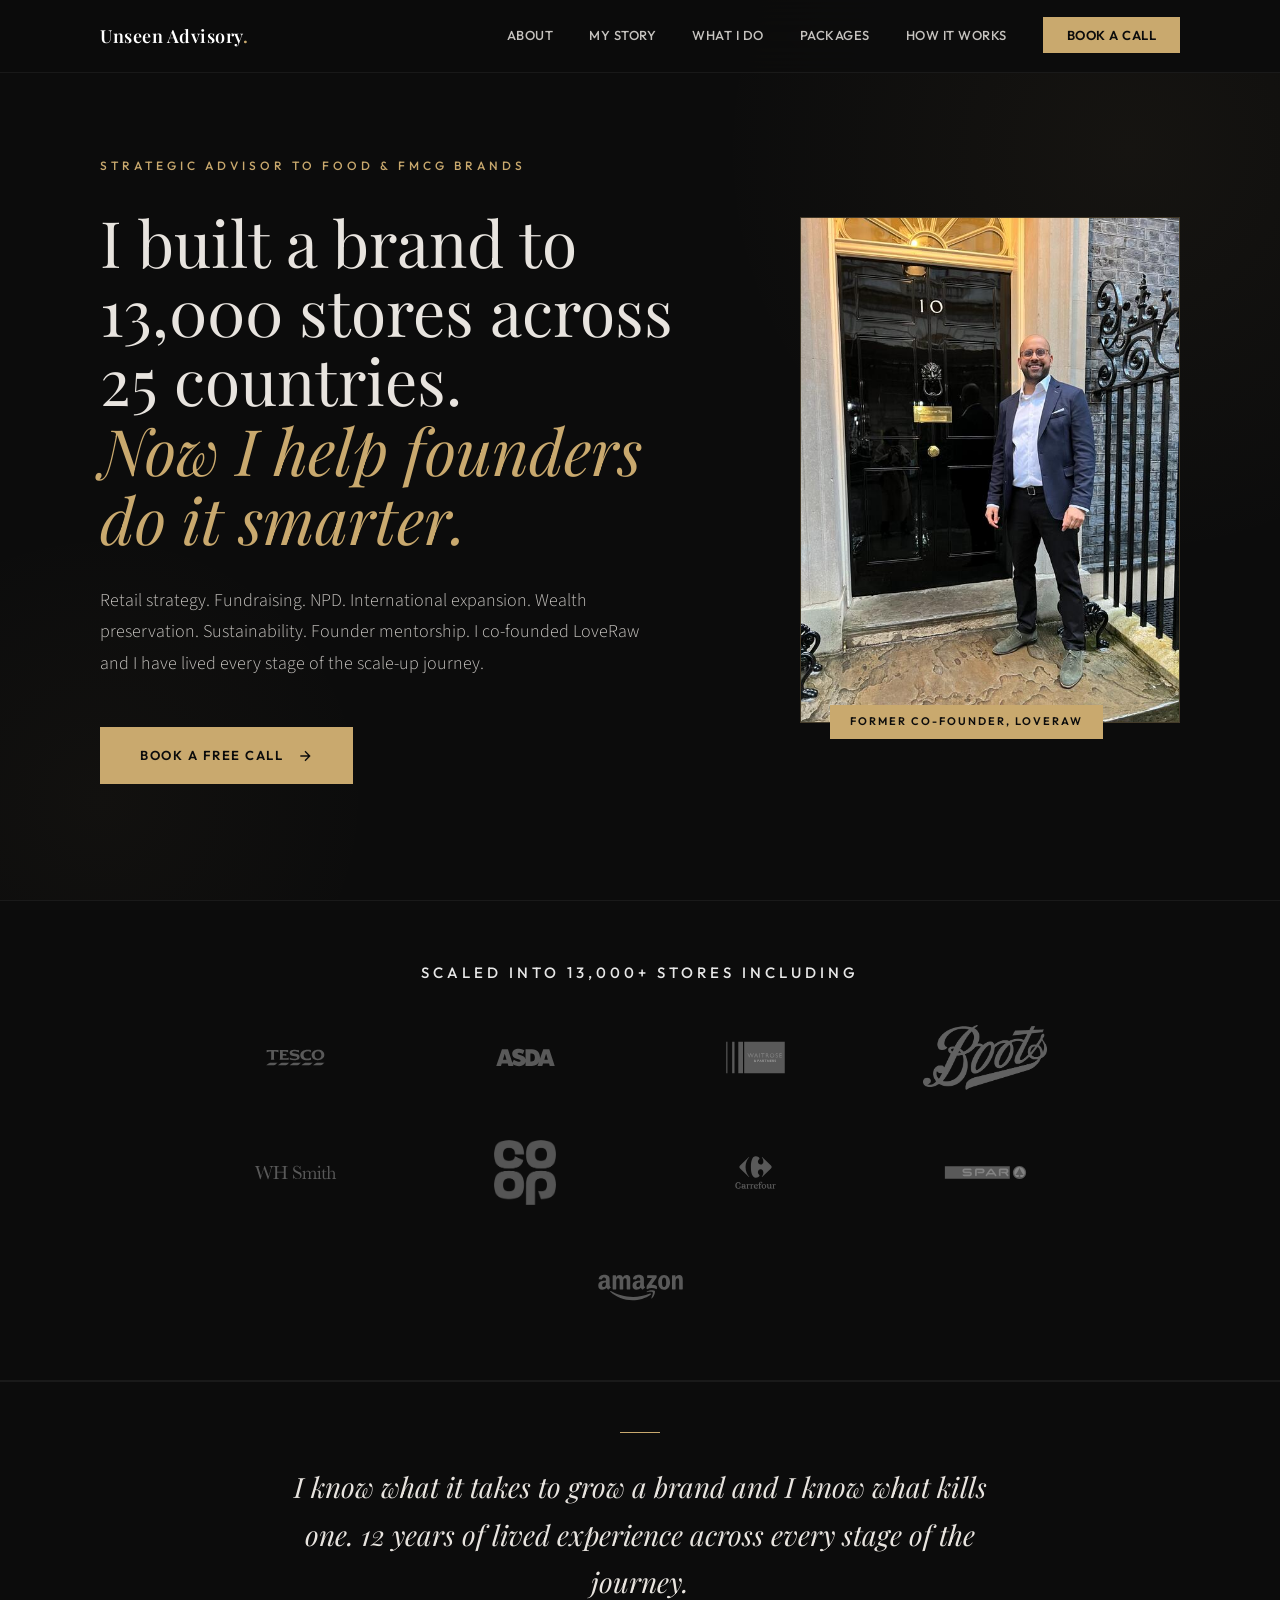
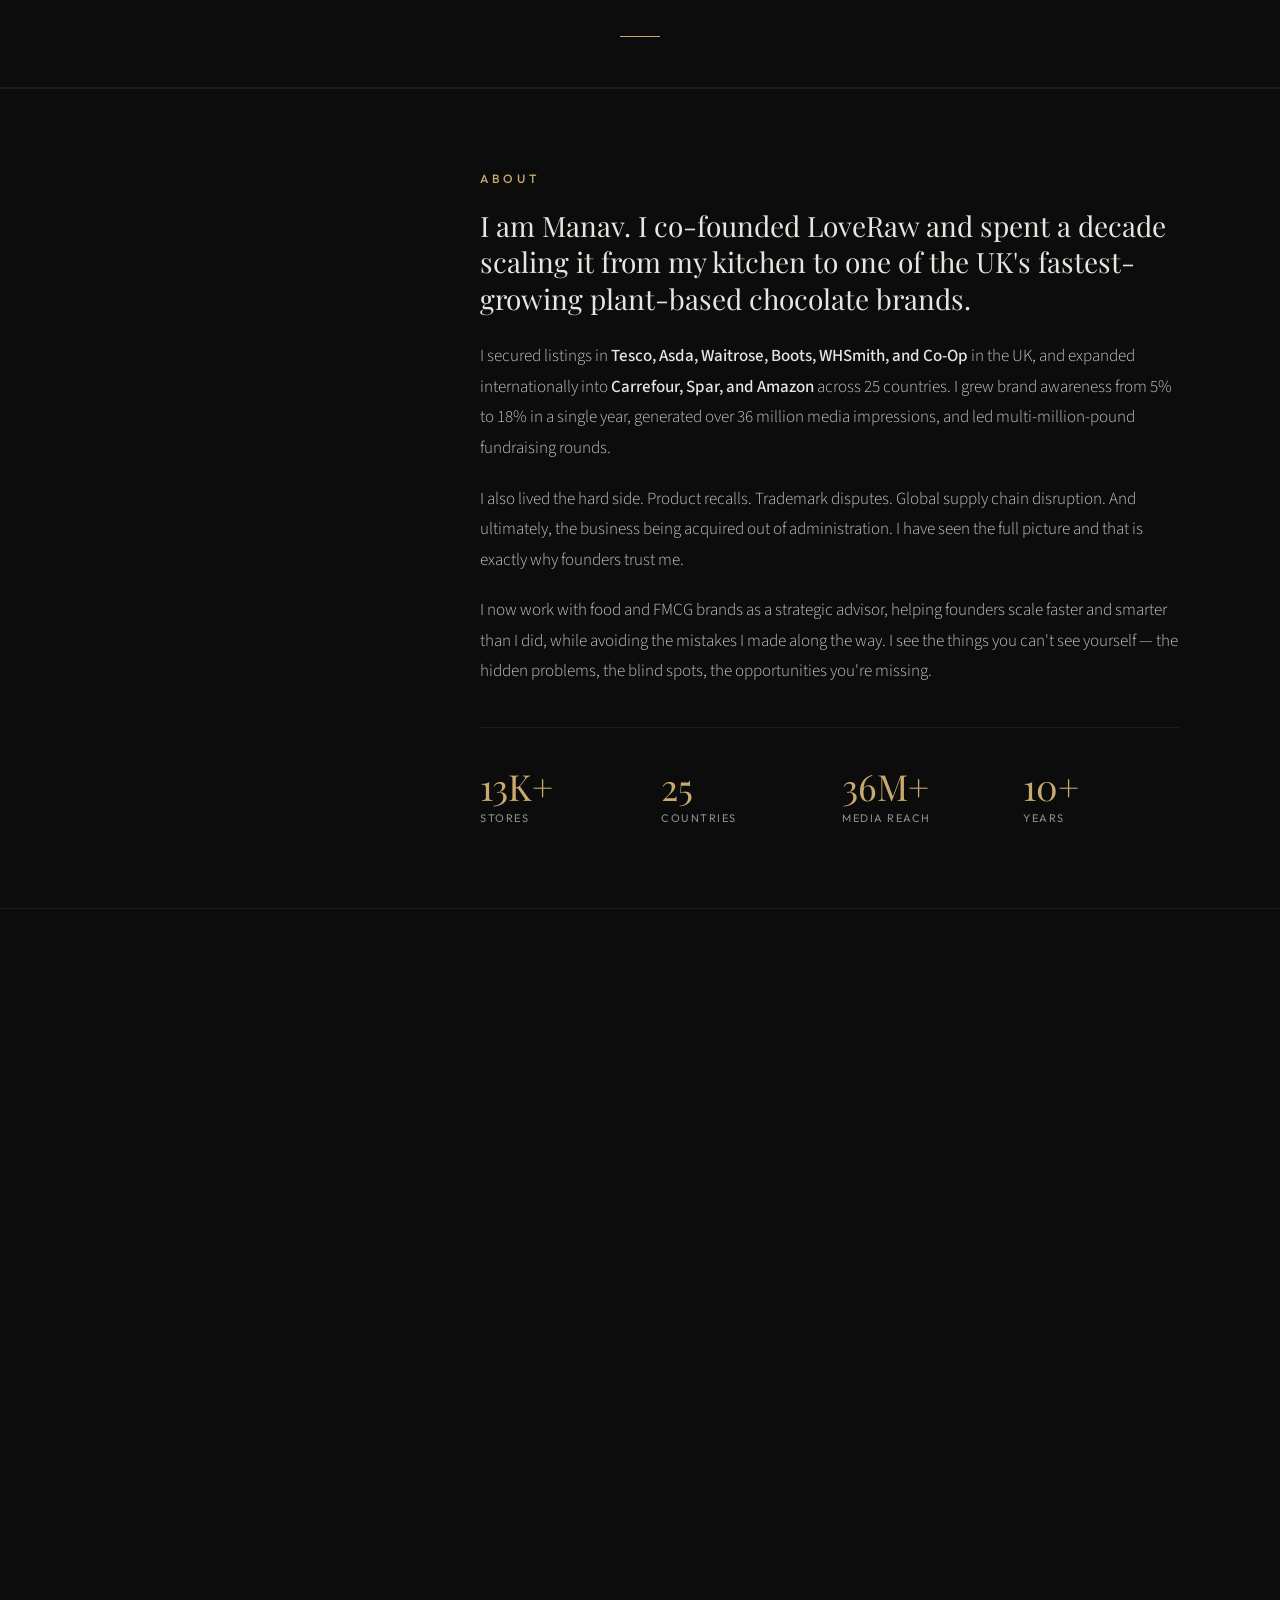
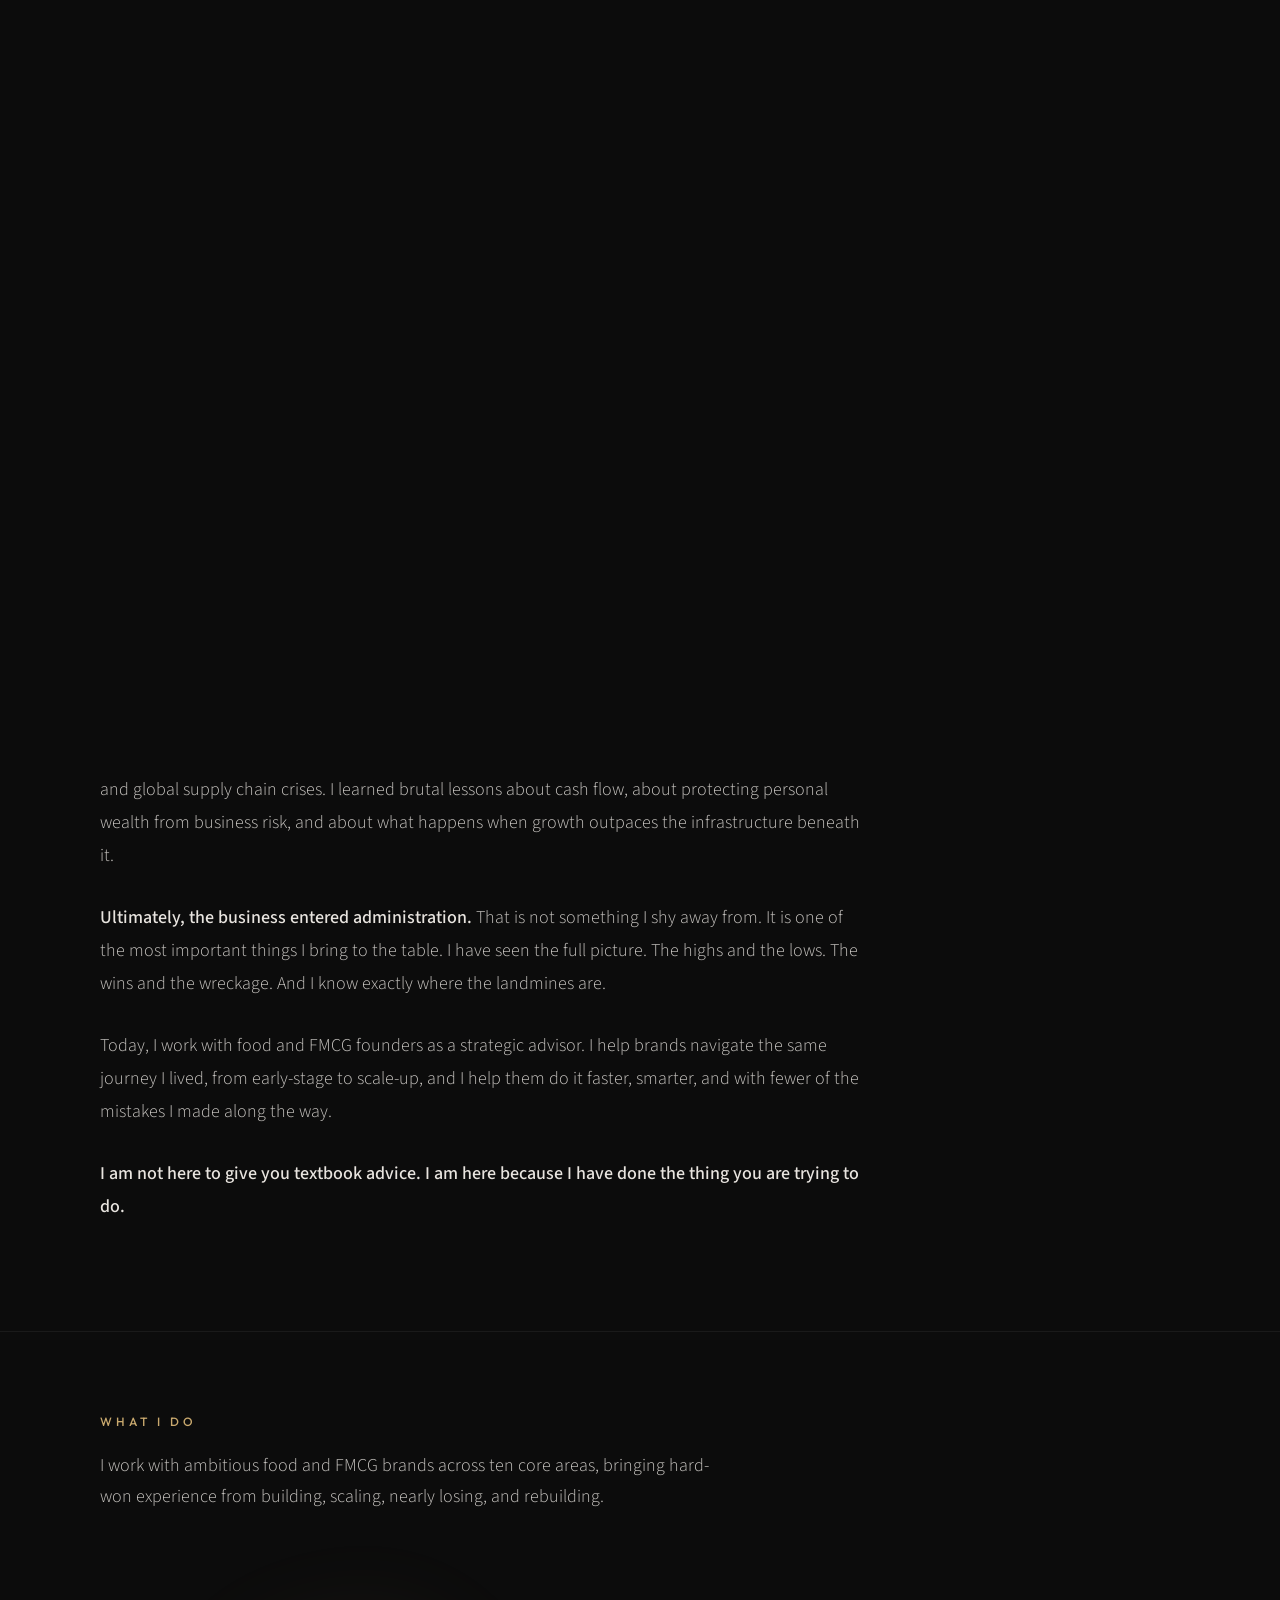
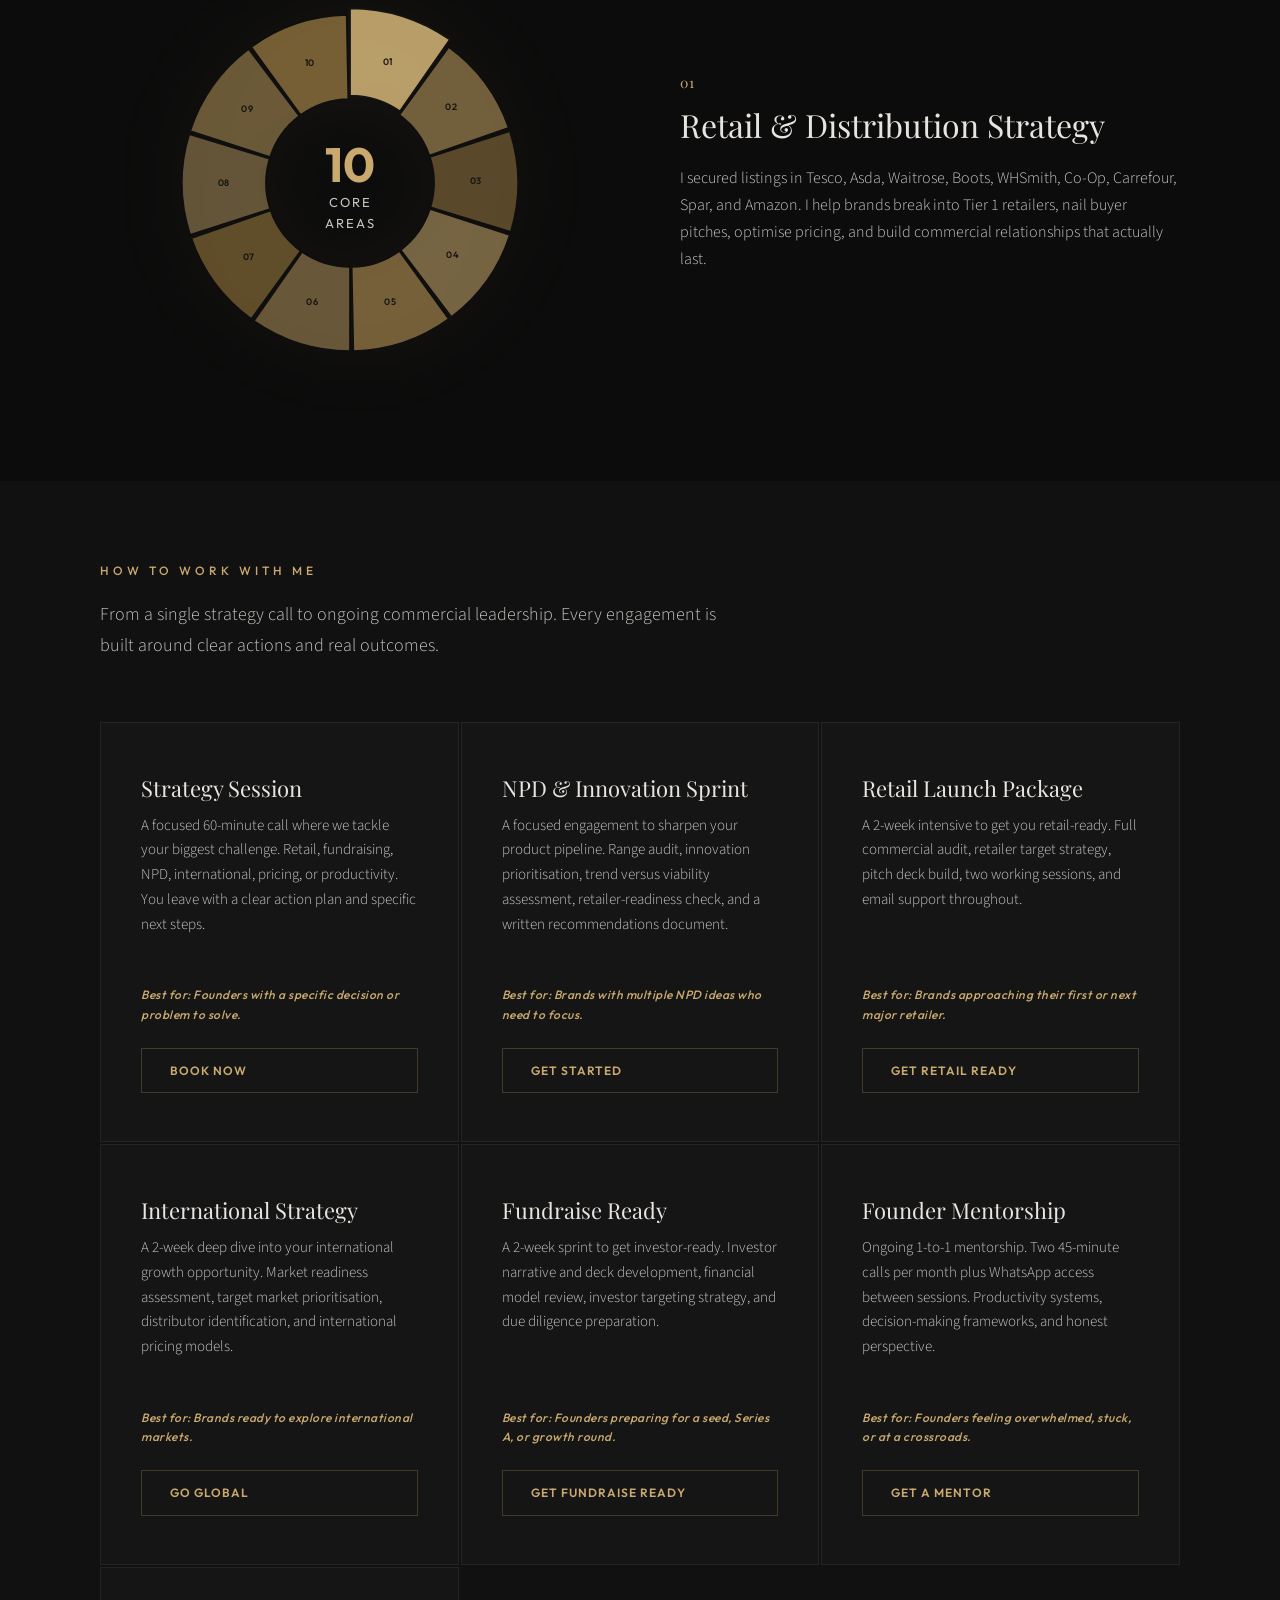
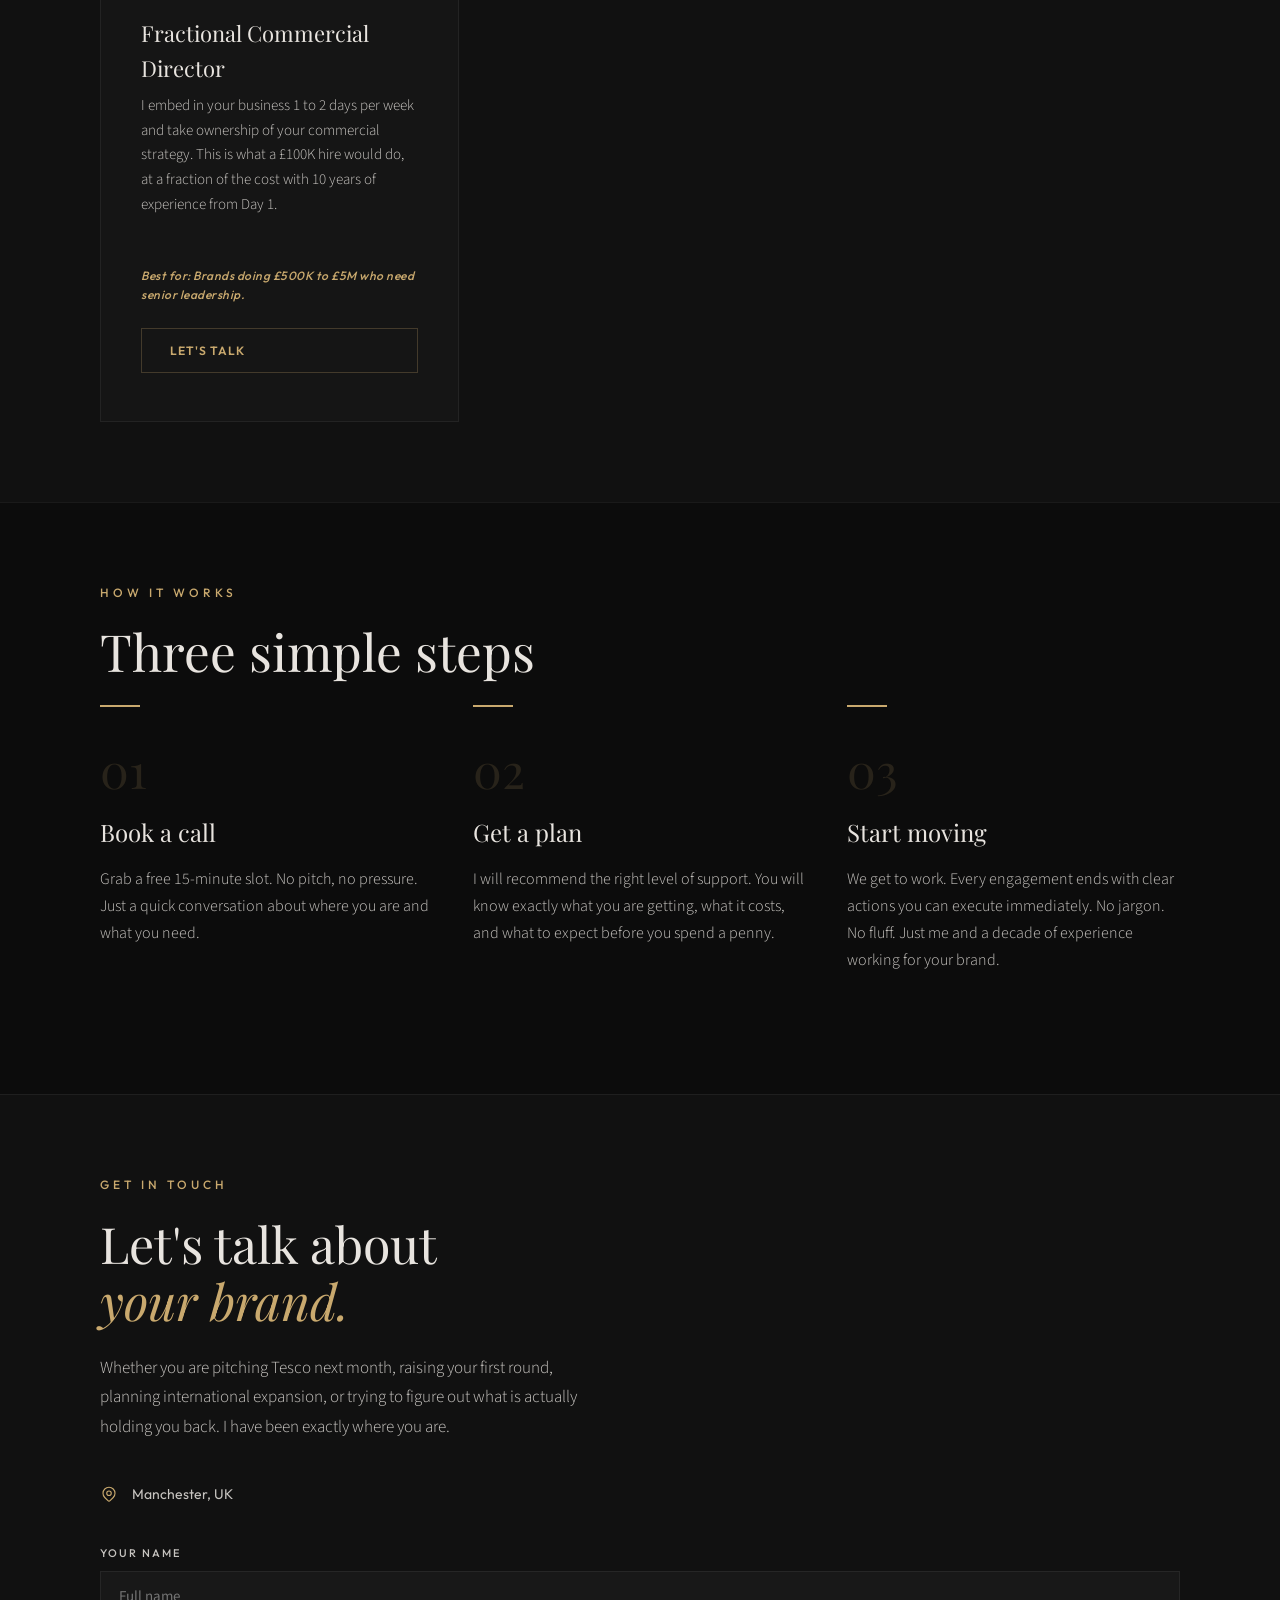
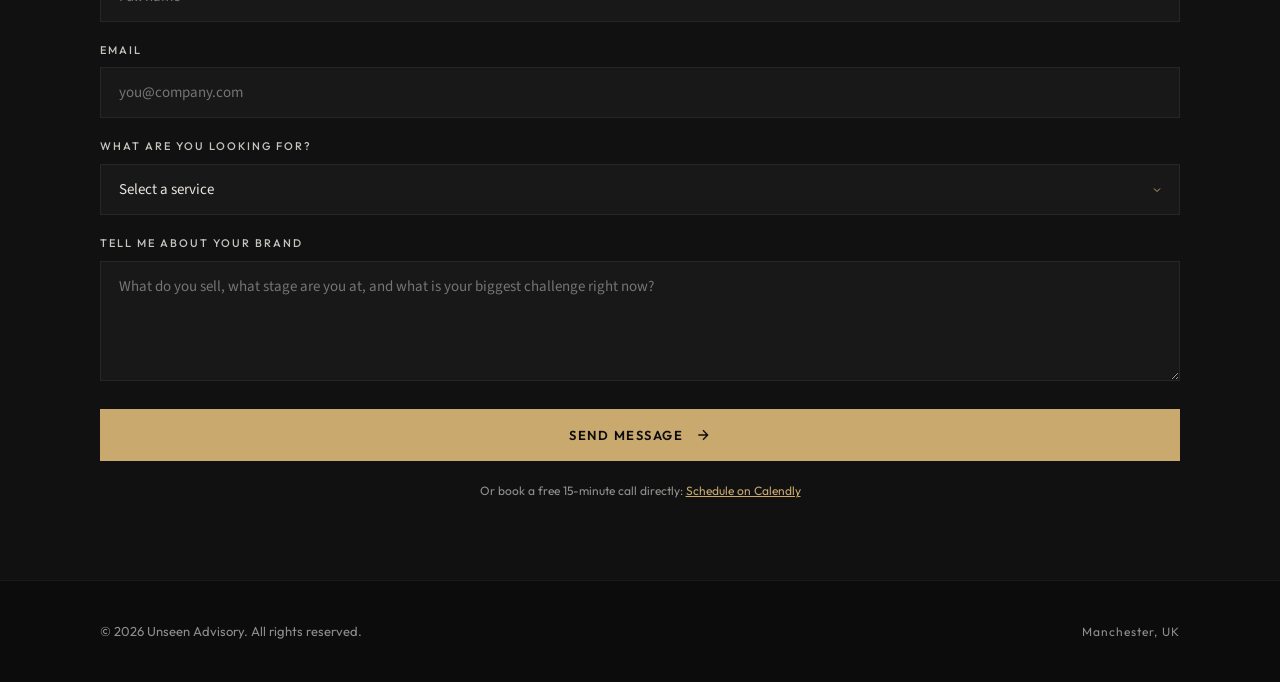
==== index.html @ f933f2b6 "Rename readme.html to index.html" ====
<!DOCTYPE html>
<html lang="en">
<head>
<meta charset="UTF-8">
<meta name="viewport" content="width=device-width, initial-scale=1.0">
<title>Unseen Advisory | Strategic Advisor to Food & FMCG Brands</title>
<meta name="description" content="Unseen Advisory. I co-founded LoveRaw and scaled it to 13,000+ stores across 25 countries. Now I help food and FMCG founders scale smarter. Retail strategy, fundraising, NPD, international expansion, and more.">
<link rel="preconnect" href="https://fonts.googleapis.com">
<link rel="preconnect" href="https://fonts.gstatic.com" crossorigin>
<link href="https://fonts.googleapis.com/css2?family=Playfair+Display:ital,wght@0,400;0,500;0,600;0,700;0,800;1,400;1,500;1,600;1,700&family=Source+Sans+3:wght@300;400;500;600&family=Outfit:wght@300;400;500;600;700&display=swap" rel="stylesheet">
<style>
/* ===========================
   RESET & VARIABLES
   =========================== */
*, *::before, *::after { margin: 0; padding: 0; box-sizing: border-box; }

:root {
  --bg: #0c0c0c;
  --bg-elevated: #111111;
  --bg-card: rgba(255,255,255,0.02);
  --text: #e8e4df;
  --text-bright: #ffffff;
  --accent: #c9a96e;
  --accent-hover: #dbbe82;
  --muted: rgba(232,228,223,0.85);
  --muted-light: rgba(232,228,223,0.6);
  --border: rgba(255,255,255,0.06);
  --border-accent: rgba(201,169,110,0.25);
  --font-display: 'Playfair Display', Georgia, serif;
  --font-body: 'Source Sans 3', 'Segoe UI', sans-serif;
  --font-ui: 'Outfit', 'Segoe UI', sans-serif;
}

html {
  scroll-behavior: smooth;
  -webkit-font-smoothing: antialiased;
  -moz-osx-font-smoothing: grayscale;
}

body {
  background: var(--bg);
  color: var(--text);
  font-family: var(--font-body);
  line-height: 1.6;
  overflow-x: hidden;
}

img { max-width: 100%; display: block; }
a { color: inherit; text-decoration: none; }

.container {
  max-width: 1200px;
  margin: 0 auto;
  padding: 0 60px;
}

/* ===========================
   NAVIGATION
   =========================== */
.nav {
  position: fixed;
  top: 0;
  left: 0;
  right: 0;
  z-index: 1000;
  background: rgba(12,12,12,0.92);
  backdrop-filter: blur(24px);
  -webkit-backdrop-filter: blur(24px);
  border-bottom: 1px solid var(--border);
  transition: all 0.4s ease;
}

.nav.scrolled {
  background: rgba(12,12,12,0.97);
  box-shadow: 0 4px 30px rgba(0,0,0,0.3);
}

.nav-inner {
  max-width: 1200px;
  margin: 0 auto;
  padding: 0 60px;
  display: flex;
  align-items: center;
  justify-content: space-between;
  height: 72px;
}

.nav-logo {
  font-family: var(--font-display);
  font-size: 18px;
  font-weight: 600;
  color: var(--text-bright);
  letter-spacing: 0.5px;
}

.nav-logo span {
  color: var(--accent);
}

.nav-links {
  display: flex;
  align-items: center;
  gap: 36px;
  list-style: none;
}

.nav-links a {
  font-family: var(--font-ui);
  font-size: 13px;
  font-weight: 500;
  letter-spacing: 0.5px;
  color: var(--muted);
  transition: color 0.3s ease;
  text-transform: uppercase;
}

.nav-links a:hover,
.nav-links a.active {
  color: var(--accent);
}

.nav-cta {
  padding: 10px 24px;
  background: var(--accent);
  color: var(--bg) !important;
  font-weight: 600 !important;
  letter-spacing: 0.5px;
  transition: all 0.3s ease !important;
}

.nav-cta:hover {
  background: var(--accent-hover) !important;
  transform: translateY(-1px);
}

/* Mobile hamburger */
.nav-hamburger {
  display: none;
  flex-direction: column;
  gap: 5px;
  cursor: pointer;
  padding: 8px;
  z-index: 1001;
}

.nav-hamburger span {
  width: 24px;
  height: 2px;
  background: var(--text);
  transition: all 0.3s ease;
}

.nav-hamburger.open span:nth-child(1) { transform: rotate(45deg) translate(5px, 5px); }
.nav-hamburger.open span:nth-child(2) { opacity: 0; }
.nav-hamburger.open span:nth-child(3) { transform: rotate(-45deg) translate(5px, -5px); }

/* ===========================
   HERO
   =========================== */
.hero {
  min-height: 100vh;
  display: flex;
  align-items: center;
  padding: 140px 0 100px;
  position: relative;
  overflow: hidden;
}

.hero::before {
  content: '';
  position: absolute;
  top: -300px;
  right: -300px;
  width: 900px;
  height: 900px;
  background: radial-gradient(circle, rgba(201,169,110,0.05) 0%, transparent 65%);
  pointer-events: none;
}

.hero::after {
  content: '';
  position: absolute;
  bottom: -200px;
  left: -200px;
  width: 600px;
  height: 600px;
  background: radial-gradient(circle, rgba(201,169,110,0.03) 0%, transparent 65%);
  pointer-events: none;
}

.hero-inner {
  display: grid;
  grid-template-columns: 1fr 380px;
  gap: 80px;
  align-items: center;
  position: relative;
  z-index: 1;
}

.hero-tag {
  font-family: var(--font-ui);
  font-size: 12px;
  letter-spacing: 4px;
  text-transform: uppercase;
  color: var(--accent);
  margin-bottom: 32px;
  font-weight: 500;
}

.hero-headline {
  font-family: var(--font-display);
  font-size: clamp(40px, 5vw, 72px);
  font-weight: 400;
  line-height: 1.08;
  color: var(--text);
  margin-bottom: 32px;
}

.hero-headline i {
  font-style: italic;
  color: var(--accent);
}

.hero-sub {
  font-family: var(--font-body);
  font-size: 18px;
  line-height: 1.75;
  color: var(--muted);
  max-width: 540px;
  margin-bottom: 48px;
  font-weight: 300;
}

.hero-cta {
  display: inline-flex;
  align-items: center;
  gap: 14px;
  padding: 18px 40px;
  background: var(--accent);
  color: var(--bg);
  font-family: var(--font-ui);
  font-size: 13px;
  font-weight: 600;
  letter-spacing: 1.5px;
  text-transform: uppercase;
  transition: all 0.4s ease;
}

.hero-cta:hover {
  background: var(--accent-hover);
  transform: translateY(-2px);
  box-shadow: 0 12px 40px rgba(201,169,110,0.2);
}

.hero-cta svg {
  width: 16px;
  height: 16px;
  transition: transform 0.3s ease;
}

.hero-cta:hover svg {
  transform: translateX(4px);
}

/* Headshot */
.hero-photo {
  position: relative;
}

.hero-photo-frame {
  width: 100%;
  background: linear-gradient(135deg, #1a1a18 0%, #0f0f0d 100%);
  border: 1px solid var(--border-accent);
  position: relative;
  overflow: hidden;
  display: flex;
  align-items: center;
  justify-content: center;
}

.hero-photo-frame .placeholder-icon {
  width: 80px;
  height: 80px;
  opacity: 0.15;
}

.hero-photo-frame img {
  width: 100%;
  height: auto;
  display: block;
}

.hero-photo-label {
  position: absolute;
  bottom: -16px;
  left: 30px;
  background: var(--accent);
  color: var(--bg);
  font-family: var(--font-ui);
  font-size: 11px;
  font-weight: 600;
  letter-spacing: 2px;
  text-transform: uppercase;
  padding: 8px 20px;
}

/* ===========================
   LOGO BAR (Social Proof)
   =========================== */
.logo-bar {
  padding: 60px 0;
  border-top: 1px solid var(--border);
  border-bottom: 1px solid var(--border);
  overflow: hidden;
}

.logo-bar-label {
  font-family: var(--font-ui);
  font-size: 15px;
  letter-spacing: 4px;
  text-transform: uppercase;
  color: rgba(255,255,255,0.9);
  text-align: center;
  margin-bottom: 40px;
  font-weight: 500;
}

.logo-row {
  display: flex;
  align-items: center;
  justify-content: center;
  gap: 50px;
  flex-wrap: wrap;
}

.logo-item {
  width: 180px;
  height: 65px;
  display: flex;
  align-items: center;
  justify-content: center;
  transition: all 0.3s ease;
  opacity: 0.7;
}

.logo-item img {
  max-width: 100%;
  max-height: 100%;
  object-fit: contain;
}

.logo-item:hover {
  opacity: 1;
}

/* ===========================
   BRAND STATEMENT
   =========================== */
.brand-statement {
  padding: 50px 0;
  border-top: 1px solid var(--border);
  border-bottom: 1px solid var(--border);
  text-align: center;
}

.brand-line {
  font-family: var(--font-display);
  font-size: clamp(20px, 2.5vw, 28px);
  font-style: italic;
  font-weight: 400;
  color: var(--text);
  line-height: 1.7;
  max-width: 700px;
  margin: 0 auto;
  position: relative;
}

.brand-line::before,
.brand-line::after {
  content: '';
  display: block;
  width: 40px;
  height: 1px;
  background: var(--accent);
  margin: 0 auto 30px;
}

.brand-line::after {
  margin: 30px auto 0;
}

/* ===========================
   SECTION STYLES (shared)
   =========================== */
.section {
  padding: 80px 0;
}

.section-border {
  border-top: 1px solid var(--border);
}

.section-label {
  font-family: var(--font-ui);
  font-size: 12px;
  letter-spacing: 4px;
  text-transform: uppercase;
  color: var(--accent);
  margin-bottom: 20px;
  font-weight: 500;
}

.section-title {
  font-family: var(--font-display);
  font-size: clamp(32px, 4vw, 52px);
  font-weight: 400;
  color: var(--text);
  margin-bottom: 24px;
  line-height: 1.15;
}

.section-intro {
  font-family: var(--font-body);
  font-size: 18px;
  color: var(--muted);
  max-width: 620px;
  line-height: 1.7;
  font-weight: 300;
  margin-bottom: 60px;
}

/* ===========================
   ABOUT / BIO
   =========================== */
.about-grid {
  display: grid;
  grid-template-columns: 300px 1fr;
  gap: 80px;
  align-items: start;
}

.about-photo {
  width: 100%;
  max-width: 300px;
  background: linear-gradient(135deg, #1a1a18 0%, #0f0f0d 100%);
  border: 1px solid var(--border-accent);
  display: flex;
  align-items: center;
  justify-content: center;
  position: sticky;
  top: 120px;
}

.about-photo .placeholder-icon {
  width: 60px;
  height: 60px;
  opacity: 0.15;
}

.about-photo img {
  width: 100%;
  height: auto;
  display: block;
}

.about-text h3 {
  font-family: var(--font-display);
  font-size: 28px;
  font-weight: 400;
  color: var(--text);
  margin-bottom: 24px;
  line-height: 1.3;
}

.about-text p {
  font-family: var(--font-body);
  font-size: 17px;
  color: var(--muted);
  line-height: 1.8;
  font-weight: 300;
  margin-bottom: 20px;
}

.about-text p strong {
  color: var(--text);
  font-weight: 500;
}

.about-text .stat-row {
  display: grid;
  grid-template-columns: repeat(4, 1fr);
  gap: 24px;
  margin-top: 40px;
  padding-top: 40px;
  border-top: 1px solid var(--border);
}

.about-text .stat-item .stat-num {
  font-family: var(--font-display);
  font-size: 36px;
  font-weight: 400;
  color: var(--accent);
  line-height: 1;
  margin-bottom: 6px;
}

.about-text .stat-item .stat-label {
  font-family: var(--font-ui);
  font-size: 11px;
  letter-spacing: 1.5px;
  text-transform: uppercase;
  color: var(--muted-light);
}

/* ===========================
   SERVICES
   =========================== */
.service-item {
  display: grid;
  grid-template-columns: 60px 1fr;
  gap: 30px;
  padding: 40px 0;
  border-bottom: 1px solid var(--border);
  transition: all 0.35s ease;
  cursor: default;
}

.service-item:first-child {
  border-top: 1px solid var(--border);
}

.service-item:hover {
  padding-left: 20px;
  border-bottom-color: var(--border-accent);
}

.service-num {
  font-family: var(--font-display);
  font-size: 14px;
  color: var(--accent);
  padding-top: 6px;
}

.service-title {
  font-family: var(--font-display);
  font-size: 26px;
  font-weight: 400;
  color: var(--text);
  margin-bottom: 10px;
  transition: color 0.3s ease;
}

.service-item:hover .service-title {
  color: var(--accent);
}

.service-desc {
  font-family: var(--font-body);
  font-size: 16px;
  color: var(--muted);
  line-height: 1.65;
  font-weight: 300;
  max-width: 680px;
}

/* ===========================
   EXPERTISE WHEEL
   =========================== */
.expertise-wheel {
  display: grid;
  grid-template-columns: 1fr 1fr;
  gap: 80px;
  align-items: center;
  margin-top: 48px;
}

.wheel-container {
  position: relative;
  width: 100%;
  max-width: 420px;
  margin: 0 auto;
}

.pie-chart {
  width: 100%;
  height: auto;
  filter: drop-shadow(0 0 40px rgba(201,169,110,0.08));
}

.pie-segment {
  cursor: pointer;
  transition: all 0.35s ease;
  transform-origin: 250px 250px;
}

.pie-segment:hover,
.pie-segment.active {
  filter: brightness(1.3);
  transform: scale(1.04);
}

.wheel-center {
  position: absolute;
  top: 50%;
  left: 50%;
  transform: translate(-50%, -50%);
  text-align: center;
  pointer-events: none;
}

.wheel-center-num {
  font-family: var(--font-ui);
  font-size: 48px;
  font-weight: 700;
  color: var(--accent);
  line-height: 1;
}

.wheel-center-label {
  font-family: var(--font-ui);
  font-size: 13px;
  letter-spacing: 2px;
  text-transform: uppercase;
  color: var(--muted);
  margin-top: 4px;
}

.expertise-detail {
  padding: 20px 0;
}

.expertise-detail-num {
  font-family: var(--font-display);
  font-size: 14px;
  color: var(--accent);
  margin-bottom: 12px;
  letter-spacing: 1px;
}

.expertise-detail-title {
  font-family: var(--font-display);
  font-size: 32px;
  font-weight: 400;
  color: var(--text);
  margin-bottom: 20px;
  line-height: 1.2;
  transition: all 0.3s ease;
}

.expertise-detail-desc {
  font-family: var(--font-body);
  font-size: 16px;
  color: var(--muted);
  line-height: 1.7;
  font-weight: 300;
  max-width: 520px;
  transition: all 0.3s ease;
}

.expertise-hint {
  font-family: var(--font-ui);
  font-size: 11px;
  letter-spacing: 2px;
  text-transform: uppercase;
  color: var(--muted-light);
  margin-top: 28px;
}

@media (max-width: 768px) {
  .expertise-wheel {
    grid-template-columns: 1fr;
    gap: 40px;
  }
  .wheel-container {
    max-width: 320px;
  }
  .expertise-detail-title {
    font-size: 24px;
  }
}

/* ===========================
   PACKAGES
   =========================== */
.packages-section {
  background: var(--bg-elevated);
}

.package-grid {
  display: grid;
  grid-template-columns: repeat(auto-fill, minmax(320px, 1fr));
  gap: 2px;
}

.package-card {
  background: var(--bg-card);
  padding: 48px 40px;
  border: 1px solid var(--border);
  transition: all 0.4s ease;
  position: relative;
  display: flex;
  flex-direction: column;
}

.package-card:hover {
  background: rgba(201,169,110,0.03);
  border-color: var(--border-accent);
}

.package-card .pkg-name {
  font-family: var(--font-display);
  font-size: 22px;
  color: var(--text);
  margin-bottom: 8px;
  font-weight: 400;
}

.package-card .pkg-price {
  font-family: var(--font-ui);
  font-size: 38px;
  font-weight: 700;
  color: var(--accent);
  margin-bottom: 20px;
  line-height: 1;
}

.package-card .pkg-price span {
  font-size: 14px;
  font-weight: 400;
  color: var(--muted);
}

.package-card .pkg-desc {
  font-family: var(--font-body);
  font-size: 15px;
  color: var(--muted);
  line-height: 1.65;
  font-weight: 300;
  margin-bottom: 24px;
}

.package-card .pkg-best {
  font-family: var(--font-ui);
  font-size: 12px;
  color: var(--accent);
  font-weight: 500;
  letter-spacing: 0.5px;
  font-style: italic;
  margin-top: auto;
  padding-top: 24px;
  min-height: 56px;
}

.package-card .pkg-cta {
  display: inline-flex;
  align-items: center;
  gap: 8px;
  margin-top: 24px;
  padding: 12px 28px;
  border: 1px solid var(--border-accent);
  font-family: var(--font-ui);
  font-size: 12px;
  font-weight: 600;
  letter-spacing: 1px;
  text-transform: uppercase;
  color: var(--accent);
  transition: all 0.3s ease;
}

.package-card .pkg-cta:hover {
  background: var(--accent);
  color: var(--bg);
  border-color: var(--accent);
}

/* ===========================
   MY STORY
   =========================== */
.story-content {
  max-width: 760px;
}

.story-content p {
  font-family: var(--font-body);
  font-size: 18px;
  color: var(--muted);
  line-height: 1.85;
  font-weight: 300;
  margin-bottom: 28px;
}

.story-content p strong {
  color: var(--text);
  font-weight: 500;
}

.story-content .highlight-block {
  border-left: 2px solid var(--accent);
  padding: 24px 32px;
  margin: 40px 0;
  background: rgba(201,169,110,0.03);
}

.story-content .highlight-block p {
  font-family: var(--font-display);
  font-size: 22px;
  font-style: italic;
  color: var(--text);
  line-height: 1.5;
  margin-bottom: 0;
  font-weight: 400;
}

/* LoveRaw Product Placeholder */
.story-images {
  display: grid;
  grid-template-columns: 1fr 1fr;
  gap: 16px;
  margin: 48px 0;
}

.story-img-placeholder {
  height: 450px;
  background: linear-gradient(135deg, #1a1a18 0%, #0f0f0d 100%);
  border: 1px solid var(--border-accent);
  display: flex;
  flex-direction: column;
  align-items: center;
  justify-content: center;
  gap: 8px;
  overflow: hidden;
}

.story-img-placeholder img {
  width: 100%;
  height: 100%;
  object-fit: cover;
  display: block;
}

.story-img-placeholder .img-label {
  font-family: var(--font-ui);
  font-size: 10px;
  letter-spacing: 2px;
  text-transform: uppercase;
  color: var(--muted-light);
}

.story-img-placeholder svg {
  width: 32px;
  height: 32px;
  opacity: 0.15;
}

/* ===========================
   HOW IT WORKS
   =========================== */
.steps-grid {
  display: grid;
  grid-template-columns: repeat(3, 1fr);
  gap: 40px;
}

.step-card {
  padding: 40px 0;
  position: relative;
}

.step-card::before {
  content: '';
  position: absolute;
  top: 0;
  left: 0;
  width: 40px;
  height: 2px;
  background: var(--accent);
}

.step-num {
  font-family: var(--font-display);
  font-size: 48px;
  color: rgba(201,169,110,0.15);
  font-weight: 400;
  line-height: 1;
  margin-bottom: 20px;
}

.step-title {
  font-family: var(--font-display);
  font-size: 24px;
  font-weight: 400;
  color: var(--text);
  margin-bottom: 14px;
}

.step-desc {
  font-family: var(--font-body);
  font-size: 16px;
  color: var(--muted);
  line-height: 1.7;
  font-weight: 300;
}

/* ===========================
   CONTACT / CTA
   =========================== */
.contact-section {
  background: var(--bg-elevated);
  border-top: 1px solid var(--border);
}

.contact-inner {
  display: grid;
  grid-template-columns: 1fr 1fr;
  gap: 80px;
  align-items: start;
}

.contact-headline {
  font-family: var(--font-display);
  font-size: clamp(32px, 4vw, 50px);
  font-weight: 400;
  color: var(--text);
  margin-bottom: 24px;
  line-height: 1.15;
}

.contact-headline i {
  color: var(--accent);
  font-style: italic;
}

.contact-text {
  font-family: var(--font-body);
  font-size: 17px;
  color: var(--muted);
  line-height: 1.75;
  font-weight: 300;
  margin-bottom: 40px;
}

.contact-details {
  display: flex;
  flex-direction: column;
  gap: 16px;
  margin-bottom: 40px;
}

.contact-detail {
  display: flex;
  align-items: center;
  gap: 14px;
  font-family: var(--font-ui);
  font-size: 14px;
  color: var(--muted);
}

.contact-detail svg {
  width: 18px;
  height: 18px;
  color: var(--accent);
  flex-shrink: 0;
}

.contact-detail a {
  color: var(--text);
  transition: color 0.3s ease;
}

.contact-detail a:hover {
  color: var(--accent);
}

.contact-socials {
  display: flex;
  gap: 16px;
}

.social-link {
  width: 44px;
  height: 44px;
  border: 1px solid var(--border);
  display: flex;
  align-items: center;
  justify-content: center;
  transition: all 0.3s ease;
}

.social-link:hover {
  border-color: var(--accent);
  background: rgba(201,169,110,0.06);
}

.social-link svg {
  width: 18px;
  height: 18px;
  color: var(--muted);
  transition: color 0.3s ease;
}

.social-link:hover svg {
  color: var(--accent);
}

/* Contact form */
.contact-form {
  display: flex;
  flex-direction: column;
  gap: 20px;
}

.form-group label {
  display: block;
  font-family: var(--font-ui);
  font-size: 11px;
  letter-spacing: 2px;
  text-transform: uppercase;
  color: var(--muted);
  margin-bottom: 8px;
  font-weight: 500;
}

.form-group input,
.form-group textarea,
.form-group select {
  width: 100%;
  padding: 14px 18px;
  background: rgba(255,255,255,0.03);
  border: 1px solid var(--border);
  color: var(--text);
  font-family: var(--font-body);
  font-size: 15px;
  transition: all 0.3s ease;
  outline: none;
}

.form-group input:focus,
.form-group textarea:focus,
.form-group select:focus {
  border-color: var(--accent);
  background: rgba(201,169,110,0.03);
}

.form-group textarea {
  min-height: 120px;
  resize: vertical;
}

.form-group select {
  cursor: pointer;
  appearance: none;
  -webkit-appearance: none;
  background-image: url("data:image/svg+xml,%3Csvg xmlns='http://www.w3.org/2000/svg' width='12' height='12' viewBox='0 0 24 24' fill='none' stroke='%23c9a96e' stroke-width='2'%3E%3Cpath d='M6 9l6 6 6-6'/%3E%3C/svg%3E");
  background-repeat: no-repeat;
  background-position: right 16px center;
}

.form-group select option {
  background: #1a1a1a;
  color: var(--text);
}

.form-submit {
  display: inline-flex;
  align-items: center;
  justify-content: center;
  gap: 12px;
  padding: 18px 40px;
  background: var(--accent);
  color: var(--bg);
  border: none;
  font-family: var(--font-ui);
  font-size: 13px;
  font-weight: 600;
  letter-spacing: 1.5px;
  text-transform: uppercase;
  cursor: pointer;
  transition: all 0.4s ease;
  width: 100%;
}

.form-submit:hover {
  background: var(--accent-hover);
  transform: translateY(-2px);
  box-shadow: 0 12px 40px rgba(201,169,110,0.2);
}

.form-note {
  font-family: var(--font-ui);
  font-size: 12px;
  color: var(--muted-light);
  text-align: center;
}

/* ===========================
   FOOTER
   =========================== */
.footer {
  padding: 40px 0;
  border-top: 1px solid var(--border);
}

.footer-inner {
  display: flex;
  justify-content: space-between;
  align-items: center;
}

.footer-left {
  font-family: var(--font-ui);
  font-size: 13px;
  color: var(--muted-light);
}

.footer-right {
  font-family: var(--font-ui);
  font-size: 12px;
  color: var(--muted-light);
  letter-spacing: 1px;
}

/* ===========================
   SCROLL ANIMATIONS
   =========================== */
.fade-in {
  opacity: 0;
  transform: translateY(30px);
  transition: opacity 0.8s ease, transform 0.8s ease;
}

.fade-in.visible {
  opacity: 1;
  transform: translateY(0);
}

/* ===========================
   RESPONSIVE
   =========================== */
@media (max-width: 1024px) {
  .container { padding: 0 40px; }
  .nav-inner { padding: 0 40px; }
  .hero-inner { grid-template-columns: 1fr 300px; gap: 50px; }
  .about-grid { grid-template-columns: 220px 1fr; gap: 50px; }
  .contact-inner { gap: 50px; }
}

@media (max-width: 768px) {
  .container { padding: 0 24px; }
  .nav-inner { padding: 0 24px; }

  /* Nav mobile */
  .nav-links {
    display: none;
    position: fixed;
    top: 0;
    left: 0;
    right: 0;
    bottom: 0;
    background: rgba(12,12,12,0.98);
    flex-direction: column;
    justify-content: center;
    align-items: center;
    gap: 28px;
    z-index: 999;
  }

  .nav-links.open {
    display: flex;
  }

  .nav-links a {
    font-size: 16px;
  }

  .nav-cta {
    margin-top: 16px;
    padding: 14px 32px;
    font-size: 14px !important;
  }

  .nav-hamburger {
    display: flex;
  }

  /* Hero mobile */
  .hero { padding: 120px 0 80px; }
  .hero-inner { grid-template-columns: 1fr; gap: 40px; }
  .hero-photo { max-width: 280px; }

  /* About mobile */
  .about-grid { grid-template-columns: 1fr; gap: 40px; }
  .about-photo { max-width: 200px; position: static; }
  .about-text .stat-row { grid-template-columns: repeat(2, 1fr); }

  /* Services mobile */
  .service-item { grid-template-columns: 40px 1fr; gap: 16px; }
  .service-title { font-size: 22px; }

  /* Packages mobile */
  .package-grid { grid-template-columns: 1fr; }

  /* Steps mobile */
  .steps-grid { grid-template-columns: 1fr; gap: 40px; }

  /* Contact mobile */
  .contact-inner { grid-template-columns: 1fr; }

  /* Story mobile */
  .story-images { grid-template-columns: 1fr; }

  /* Footer mobile */
  .footer-inner { flex-direction: column; gap: 12px; text-align: center; }
}

@media (max-width: 480px) {
  .hero-headline { font-size: 32px; }
  .section-title { font-size: 28px; }
  .contact-headline { font-size: 28px; }
  .about-text .stat-row { grid-template-columns: repeat(2, 1fr); gap: 16px; }
  .about-text .stat-item .stat-num { font-size: 28px; }
  .logo-row { gap: 24px; }
  .logo-item { width: 130px; height: 50px; }
}
</style>
</head>
<body>

<!-- ===========================
     NAVIGATION
     =========================== -->
<nav class="nav" id="nav">
  <div class="nav-inner">
    <a href="#hero" class="nav-logo">Unseen Advisory<span>.</span></a>
    <ul class="nav-links" id="navLinks">
      <li><a href="#about" onclick="closeNav()">About</a></li>
      <li><a href="#story" onclick="closeNav()">My Story</a></li>
      <li><a href="#services" onclick="closeNav()">What I Do</a></li>
      <li><a href="#packages" onclick="closeNav()">Packages</a></li>
      <li><a href="#how" onclick="closeNav()">How It Works</a></li>
      <li><a href="https://calendly.com/manavthapar/30min" target="_blank" onclick="closeNav()" class="nav-cta">Book a Call</a></li>
    </ul>
    <div class="nav-hamburger" id="hamburger" onclick="toggleNav()">
      <span></span><span></span><span></span>
    </div>
  </div>
</nav>

<!-- ===========================
     HERO
     =========================== -->
<section class="hero" id="hero">
  <div class="container">
    <div class="hero-inner">
      <div>
        <div class="hero-tag">Strategic Advisor to Food & FMCG Brands</div>
        <h1 class="hero-headline">I built a brand to 13,000 stores across 25&nbsp;countries.<br><i>Now I help founders do it smarter.</i></h1>
        <p class="hero-sub">Retail strategy. Fundraising. NPD. International expansion. Wealth preservation. Sustainability. Founder mentorship. I co-founded LoveRaw and I have lived every stage of the scale-up journey.</p>
        <a href="https://calendly.com/manavthapar/30min" target="_blank" class="hero-cta">Book a Free Call <svg viewBox="0 0 24 24" fill="none" stroke="currentColor" stroke-width="2"><path d="M5 12h14M12 5l7 7-7 7"/></svg></a>
      </div>
      <div class="hero-photo">
        <div class="hero-photo-frame">
          <img src="[data-uri]" alt="Manav Thapar at 10 Downing Street">
        </div>
        <div class="hero-photo-label">Former Co-Founder, LoveRaw</div>
      </div>
    </div>
  </div>
</section>

<!-- ===========================
     RETAILER LOGO BAR
     =========================== -->
<div class="logo-bar">
  <div class="container">
    <div class="logo-bar-label">Scaled into 13,000+ stores including</div>
    <div class="logo-row">
      <div class="logo-item"><img src="[data-uri]" alt="Tesco" title="Tesco"></div>
      <div class="logo-item"><img src="[data-uri]" alt="Asda" title="Asda"></div>
      <div class="logo-item"><img src="[data-uri]" alt="Waitrose" title="Waitrose"></div>
      <div class="logo-item"><img src="[data-uri]" alt="Boots" title="Boots"></div>
      <div class="logo-item"><img src="[data-uri]" alt="WHSmith" title="WHSmith"></div>
      <div class="logo-item"><img src="[data-uri]" alt="Co-op" title="Co-op"></div>
      <div class="logo-item"><img src="[data-uri]" alt="Carrefour" title="Carrefour"></div>
      <div class="logo-item"><img src="[data-uri]" alt="Spar" title="Spar"></div>
      <div class="logo-item"><img src="[data-uri]" alt="Amazon" title="Amazon"></div>
    </div>    </div>
  </div>
</div>

<!-- ===========================
     BRAND STATEMENT
     =========================== -->
<div class="brand-statement">
  <div class="container">
    <p class="brand-line fade-in">I know what it takes to grow a brand and I know what kills one. 12 years of lived experience across every stage of the journey.</p>
  </div>
</div>

<!-- ===========================
     ABOUT / BIO
     =========================== -->
<section class="section section-border" id="about">
  <div class="container">
    <div class="about-grid fade-in">
      <div class="about-photo">
        <img src="[data-uri]" alt="Manav Thapar with LoveRaw products in Tesco">
      </div>
      <div class="about-text">
        <div class="section-label">About</div>
        <h3>I am Manav. I co-founded LoveRaw and spent a decade scaling it from my kitchen to one of the UK's fastest-growing plant-based chocolate brands.</h3>
        <p>I secured listings in <strong>Tesco, Asda, Waitrose, Boots, WHSmith, and Co-Op</strong> in the UK, and expanded internationally into <strong>Carrefour, Spar, and Amazon</strong> across 25 countries. I grew brand awareness from 5% to 18% in a single year, generated over 36 million media impressions, and led multi-million-pound fundraising rounds.</p>
        <p>I also lived the hard side. Product recalls. Trademark disputes. Global supply chain disruption. And ultimately, the business being acquired out of administration. I have seen the full picture and that is exactly why founders trust me.</p>
        <p>I now work with food and FMCG brands as a strategic advisor, helping founders scale faster and smarter than I did, while avoiding the mistakes I made along the way. I see the things you can't see yourself &mdash; the hidden problems, the blind spots, the opportunities you're missing.</p>

        <div class="stat-row">
          <div class="stat-item">
            <div class="stat-num">13K+</div>
            <div class="stat-label">Stores</div>
          </div>
          <div class="stat-item">
            <div class="stat-num">25</div>
            <div class="stat-label">Countries</div>
          </div>
          <div class="stat-item">
            <div class="stat-num">36M+</div>
            <div class="stat-label">Media Reach</div>
          </div>
          <div class="stat-item">
            <div class="stat-num">10+</div>
            <div class="stat-label">Years</div>
          </div>
        </div>
      </div>
    </div>
  </div>
</section>

<!-- ===========================
     MY STORY
     =========================== -->
<section class="section section-border" id="story">
  <div class="container">
    <div class="fade-in">
      <div class="section-label">My Story</div>
      <div class="section-title">The LoveRaw Journey</div>
    </div>

    <div class="story-content fade-in">
      <p><strong>It started in my kitchen.</strong> No investors. No retail connections. No industry experience. Just a belief that plant-based chocolate could taste as good as dairy, and a willingness to figure it out as I went. That was 2014. My co-founder and I started making products by hand and selling them at local markets.</p>

      <p>Within a few years, we had our first retail listing. Then another. Then Tesco came calling. Then Asda. Then Waitrose, Boots, WHSmith, and Co-Op. Each one felt like an impossible mountain until we climbed it. <strong>We went from a kitchen table to 13,000+ stores.</strong></p>

      <div class="story-images">
        <div class="story-img-placeholder" >
          <img src="[data-uri]" alt="LoveRaw trade show booth" >
        </div>
        <div class="story-img-placeholder" >
          <img src="[data-uri]" alt="LoveRaw brand event with mascot" >
        </div>
      </div>

      <p>The brand grew fast. I led our expansion into <strong>25 countries</strong>, securing a worldwide agreement with Spar, listings on Amazon, and partnerships with Carrefour across Europe. We built a brand that owned <strong>5 of the top 7 bars in its UK category.</strong></p>

      <p>I led <strong>multi-million-pound fundraising rounds</strong>, built a 3-year NPD pipeline, grew brand awareness from 5% to 18% in a single year, and generated over 36 million media impressions. We developed clean-label, ethical products that achieved <strong>41% lower emissions than dairy chocolate</strong>. I joined the Tesco Incubator Scheme for scaling innovation brands.</p>

      <div class="highlight-block">
        <p>I did all of this while raising four young children. I know what it takes to build something extraordinary under real-life pressure.</p>
      </div>

      <p>But I am not going to pretend it was a perfect journey. I handled product recalls, trademark disputes, and global supply chain crises. I learned brutal lessons about cash flow, about protecting personal wealth from business risk, and about what happens when growth outpaces the infrastructure beneath it.</p>

      <p><strong>Ultimately, the business entered administration.</strong> That is not something I shy away from. It is one of the most important things I bring to the table. I have seen the full picture. The highs and the lows. The wins and the wreckage. And I know exactly where the landmines are.</p>

      <p>Today, I work with food and FMCG founders as a strategic advisor. I help brands navigate the same journey I lived, from early-stage to scale-up, and I help them do it faster, smarter, and with fewer of the mistakes I made along the way.</p>

      <p><strong>I am not here to give you textbook advice. I am here because I have done the thing you are trying to do.</strong></p>
    </div>
  </div>
</section>


<!-- ===========================
     WHAT I DO / SERVICES
     =========================== -->
<section class="section section-border" id="services">
  <div class="container">
    <div class="fade-in">
      <div class="section-label">What I Do</div>
      <p class="section-intro">I work with ambitious food and FMCG brands across ten core areas, bringing hard-won experience from building, scaling, nearly losing, and rebuilding.</p>
    </div>

    <div class="expertise-wheel fade-in">
      <div class="wheel-container">
        <svg viewBox="0 0 500 500" class="pie-chart" id="expertisePie">
          <!-- Segments will be drawn by JS -->
        </svg>
        <div class="wheel-center">
          <div class="wheel-center-num" id="wheelNum">10</div>
          <div class="wheel-center-label">Core<br>Areas</div>
        </div>
      </div>
      <div class="expertise-detail" id="expertiseDetail">
        <div class="expertise-detail-num" id="detailNum">01</div>
        <h3 class="expertise-detail-title" id="detailTitle">Retail & Distribution Strategy</h3>
        <p class="expertise-detail-desc" id="detailDesc">I secured listings in Tesco, Asda, Waitrose, Boots, WHSmith, Co-Op, Carrefour, Spar, and Amazon. I help brands break into Tier 1 retailers, nail buyer pitches, optimise pricing, and build commercial relationships that actually last.</p>
        <div class="expertise-hint"></div>
      </div>
    </div>
  </div>
</section>

<!-- ===========================
     PACKAGES
     =========================== -->
<section class="section packages-section" id="packages">
  <div class="container">
    <div class="fade-in">
      <div class="section-label">How to Work With Me</div>
      <p class="section-intro">From a single strategy call to ongoing commercial leadership. Every engagement is built around clear actions and real outcomes.</p>
    </div>

    <div class="package-grid">
      <div class="package-card fade-in">
        <div class="pkg-name">Strategy Session</div>
        
        <div class="pkg-desc">A focused 60-minute call where we tackle your biggest challenge. Retail, fundraising, NPD, international, pricing, or productivity. You leave with a clear action plan and specific next steps.</div>
        <div class="pkg-best">Best for: Founders with a specific decision or problem to solve.</div>
        <a href="https://calendly.com/manavthapar/30min" target="_blank" class="pkg-cta">Book Now</a>
      </div>

      <div class="package-card fade-in">
        <div class="pkg-name">NPD & Innovation Sprint</div>
        
        <div class="pkg-desc">A focused engagement to sharpen your product pipeline. Range audit, innovation prioritisation, trend versus viability assessment, retailer-readiness check, and a written recommendations document.</div>
        <div class="pkg-best">Best for: Brands with multiple NPD ideas who need to focus.</div>
        <a href="https://calendly.com/manavthapar/30min" target="_blank" class="pkg-cta">Get Started</a>
      </div>

      <div class="package-card fade-in">
        <div class="pkg-name">Retail Launch Package</div>
        
        <div class="pkg-desc">A 2-week intensive to get you retail-ready. Full commercial audit, retailer target strategy, pitch deck build, two working sessions, and email support throughout.</div>
        <div class="pkg-best">Best for: Brands approaching their first or next major retailer.</div>
        <a href="https://calendly.com/manavthapar/30min" target="_blank" class="pkg-cta">Get Retail Ready</a>
      </div>

      <div class="package-card fade-in">
        <div class="pkg-name">International Strategy</div>
        
        <div class="pkg-desc">A 2-week deep dive into your international growth opportunity. Market readiness assessment, target market prioritisation, distributor identification, and international pricing models.</div>
        <div class="pkg-best">Best for: Brands ready to explore international markets.</div>
        <a href="https://calendly.com/manavthapar/30min" target="_blank" class="pkg-cta">Go Global</a>
      </div>

      <div class="package-card fade-in">
        <div class="pkg-name">Fundraise Ready</div>
        
        <div class="pkg-desc">A 2-week sprint to get investor-ready. Investor narrative and deck development, financial model review, investor targeting strategy, and due diligence preparation.</div>
        <div class="pkg-best">Best for: Founders preparing for a seed, Series A, or growth round.</div>
        <a href="https://calendly.com/manavthapar/30min" target="_blank" class="pkg-cta">Get Fundraise Ready</a>
      </div>

      <div class="package-card fade-in">
        <div class="pkg-name">Founder Mentorship</div>
        
        <div class="pkg-desc">Ongoing 1-to-1 mentorship. Two 45-minute calls per month plus WhatsApp access between sessions. Productivity systems, decision-making frameworks, and honest perspective.</div>
        <div class="pkg-best">Best for: Founders feeling overwhelmed, stuck, or at a crossroads.</div>
        <a href="https://calendly.com/manavthapar/30min" target="_blank" class="pkg-cta">Get a Mentor</a>
      </div>

      <div class="package-card fade-in">
        <div class="pkg-name">Fractional Commercial Director</div>

        <div class="pkg-desc">I embed in your business 1 to 2 days per week and take ownership of your commercial strategy. This is what a £100K hire would do, at a fraction of the cost with 10 years of experience from Day 1.</div>
        <div class="pkg-best">Best for: Brands doing £500K to £5M who need senior leadership.</div>
        <a href="https://calendly.com/manavthapar/30min" target="_blank" class="pkg-cta">Let's Talk</a>
      </div>
    </div>
  </div>
</section>

<!-- ===========================
     HOW IT WORKS
     =========================== -->
<section class="section section-border" id="how">
  <div class="container">
    <div class="fade-in">
      <div class="section-label">How It Works</div>
      <div class="section-title">Three simple steps</div>
    </div>

    <div class="steps-grid fade-in">
      <div class="step-card">
        <div class="step-num">01</div>
        <div class="step-title">Book a call</div>
        <div class="step-desc">Grab a free 15-minute slot. No pitch, no pressure. Just a quick conversation about where you are and what you need.</div>
      </div>

      <div class="step-card">
        <div class="step-num">02</div>
        <div class="step-title">Get a plan</div>
        <div class="step-desc">I will recommend the right level of support. You will know exactly what you are getting, what it costs, and what to expect before you spend a penny.</div>
      </div>

      <div class="step-card">
        <div class="step-num">03</div>
        <div class="step-title">Start moving</div>
        <div class="step-desc">We get to work. Every engagement ends with clear actions you can execute immediately. No jargon. No fluff. Just me and a decade of experience working for your brand.</div>
      </div>
    </div>
  </div>
</section>

<!-- ===========================
     CONTACT
     =========================== -->
<section class="section contact-section" id="contact">
  <div class="container">
    <div class="contact-inner">
      <div class="fade-in">
        <div class="section-label">Get in Touch</div>
        <h2 class="contact-headline">Let's talk about<br><i>your brand.</i></h2>
        <p class="contact-text">Whether you are pitching Tesco next month, raising your first round, planning international expansion, or trying to figure out what is actually holding you back. I have been exactly where you are.</p>

        <div class="contact-details">
          <div class="contact-detail">
            <svg viewBox="0 0 24 24" fill="none" stroke="currentColor" stroke-width="1.5"><path d="M17.657 16.657L13.414 20.9a1.998 1.998 0 01-2.827 0l-4.244-4.243a8 8 0 1111.314 0z"/><path d="M15 11a3 3 0 11-6 0 3 3 0 016 0z"/></svg>
            <span>Manchester, UK</span>
          </div>
        </div>

        </div>
      </div>

      <div class="fade-in">
        <form class="contact-form" onsubmit="handleSubmit(event)">
          <div class="form-group">
            <label>Your Name</label>
            <input type="text" name="name" placeholder="Full name" required>
          </div>
          <div class="form-group">
            <label>Email</label>
            <input type="email" name="email" placeholder="you@company.com" required>
          </div>
          <div class="form-group">
            <label>What are you looking for?</label>
            <select name="service" required>
              <option value="" disabled selected>Select a service</option>
              <option value="strategy">Strategy Session</option>
              <option value="npd">NPD & Innovation Sprint</option>
              <option value="retail">Retail Launch Package</option>
              <option value="international">International Strategy</option>
              <option value="fundraise">Fundraise Ready</option>
              <option value="mentorship">Founder Mentorship</option>
              <option value="fractional">Fractional Commercial Director</option>
              <option value="other">Something else</option>
            </select>
          </div>
          <div class="form-group">
            <label>Tell me about your brand</label>
            <textarea name="message" placeholder="What do you sell, what stage are you at, and what is your biggest challenge right now?" required></textarea>
          </div>
          <button type="submit" class="form-submit">Send Message <svg width="16" height="16" viewBox="0 0 24 24" fill="none" stroke="currentColor" stroke-width="2"><path d="M5 12h14M12 5l7 7-7 7"/></svg></button>
          <p class="form-note">Or book a free 15-minute call directly: <a href="https://calendly.com/manavthapar/30min" target="_blank" style="color: var(--accent); text-decoration: underline;">Schedule on Calendly</a></p>
        </form>
      </div>
    </div>
  </div>
</section>

<!-- ===========================
     FOOTER
     =========================== -->
<footer class="footer">
  <div class="container">
    <div class="footer-inner">
      <div class="footer-left">&copy; 2026 Unseen Advisory. All rights reserved.</div>
      <div class="footer-right">Manchester, UK</div>
    </div>
  </div>
</footer>

<!-- ===========================
     JAVASCRIPT
     =========================== -->
<script>
// Scroll-triggered fade-in animations
const observer = new IntersectionObserver((entries) => {
  entries.forEach(entry => {
    if (entry.isIntersecting) {
      entry.target.classList.add('visible');
    }
  });
}, { threshold: 0.1, rootMargin: '0px 0px -50px 0px' });

document.querySelectorAll('.fade-in').forEach(el => observer.observe(el));

// Nav scroll effect
const nav = document.getElementById('nav');
window.addEventListener('scroll', () => {
  nav.classList.toggle('scrolled', window.scrollY > 50);
});

// Active nav link on scroll
const sections = document.querySelectorAll('section[id]');
const navAnchors = document.querySelectorAll('.nav-links a:not(.nav-cta)');

window.addEventListener('scroll', () => {
  let current = '';
  sections.forEach(section => {
    const top = section.offsetTop - 100;
    if (window.scrollY >= top) {
      current = section.getAttribute('id');
    }
  });
  navAnchors.forEach(a => {
    a.classList.remove('active');
    if (a.getAttribute('href') === '#' + current) {
      a.classList.add('active');
    }
  });
});

// Mobile nav toggle
function toggleNav() {
  document.getElementById('navLinks').classList.toggle('open');
  document.getElementById('hamburger').classList.toggle('open');
}

function closeNav() {
  document.getElementById('navLinks').classList.remove('open');
  document.getElementById('hamburger').classList.remove('open');
}

// Form handler
function handleSubmit(e) {
  e.preventDefault();
  const form = e.target;
  alert('Thanks for getting in touch! I will get back to you within 24 hours.');
  window.open('https://calendly.com/manavthapar/30min', '_blank');
  form.reset();
}


// Expertise Pie Chart
const expertiseData = [
  { num: "01", title: "Retail & Distribution Strategy", desc: "I secured listings in Tesco, Asda, Waitrose, Boots, WHSmith, Co-Op, Carrefour, Spar, and Amazon. I help brands break into Tier 1 retailers, nail buyer pitches, optimise pricing, and build commercial relationships that actually last." },
  { num: "02", title: "Fundraising & Investor Readiness", desc: "I led multi-million-pound fundraising rounds and sat across the table from angels, VCs, and PE firms. I help founders build investor narratives, sharpen financial models, target the right investors, and prepare for due diligence." },
  { num: "03", title: "Brand Strategy & Growth", desc: "I grew LoveRaw\u2019s awareness from 5% to 18% in one year, generated 36M+ media reach, and built a brand that owned 5 of the top 7 bars in its category. I help founders sharpen messaging, build community, and create brand love that converts." },
  { num: "04", title: "Building Your Economic Moat", desc: "Scaling is one thing. Making your business defensible is another. I help founders build structural advantages: category ownership, IP protection, supply chain exclusivity, and brand loyalty that compounds over time." },
  { num: "05", title: "NPD & Innovation Pipeline", desc: "I built a 3-year innovation pipeline and developed SKUs that led their segments in taste and performance. I help brands choose which products to back, validate them fast, and position them for both retailers and consumers." },
  { num: "06", title: "International Expansion", desc: "I expanded LoveRaw into 25+ countries, secured a worldwide distribution agreement with Spar, and recruited international GMs. I help brands grow their global footprint without diluting focus or product-market fit." },
  { num: "07", title: "Wealth Preservation & Capital Efficiency", desc: "I increased gross margins through smart cost-cutting and pricing, and I learned the hard way what happens when founders do not separate personal wealth from business risk. I help founders build financial resilience alongside growth." },
  { num: "08", title: "Operational Resilience & Crisis Management", desc: "Product recalls. Trademark disputes. Global supply chain disruption. Administration. I have navigated all of it. I help founders create contingency plans, build supply chain resilience, and make sharp decisions under pressure." },
  { num: "09", title: "Sustainability & Mission-Led Business", desc: "I achieved 41% lower emissions versus dairy chocolate, developed a clean-label ethical product range, and embedded ESG into product, brand, and team values. I help brands build purpose into operations. No greenwashing, just smart sustainability." },
  { num: "10", title: "Founder Mentorship & Productivity", desc: "I grew a global brand while raising 4 young children. I have navigated overwhelm, identity shifts, and the pressure of being the person everyone depends on. I mentor founders with practical tools for time, energy, and decision-making." }
];

function buildPieChart() {
  const svg = document.getElementById('expertisePie');
  if (!svg) return;
  
  const cx = 250, cy = 250, r = 200, innerR = 100;
  const n = expertiseData.length;
  const gap = 0.02; // gap between segments in radians
  const segmentAngle = (2 * Math.PI - n * gap) / n;
  
  // Gold-toned palette
  const colors = [
    'rgba(201,169,110,0.7)', 'rgba(181,149,90,0.6)', 'rgba(161,129,70,0.5)',
    'rgba(201,169,110,0.55)', 'rgba(171,139,80,0.65)', 'rgba(191,159,100,0.5)',
    'rgba(151,119,60,0.6)', 'rgba(201,169,110,0.45)', 'rgba(181,149,90,0.55)',
    'rgba(161,129,70,0.7)'
  ];
  
  let currentAngle = -Math.PI / 2; // Start from top
  
  expertiseData.forEach((item, i) => {
    const startAngle = currentAngle;
    const endAngle = currentAngle + segmentAngle;
    
    const x1Outer = cx + r * Math.cos(startAngle);
    const y1Outer = cy + r * Math.sin(startAngle);
    const x2Outer = cx + r * Math.cos(endAngle);
    const y2Outer = cy + r * Math.sin(endAngle);
    const x1Inner = cx + innerR * Math.cos(endAngle);
    const y1Inner = cy + innerR * Math.sin(endAngle);
    const x2Inner = cx + innerR * Math.cos(startAngle);
    const y2Inner = cy + innerR * Math.sin(startAngle);
    
    const largeArc = segmentAngle > Math.PI ? 1 : 0;
    
    const path = document.createElementNS('http://www.w3.org/2000/svg', 'path');
    path.setAttribute('d', 
      `M ${x1Outer} ${y1Outer} A ${r} ${r} 0 ${largeArc} 1 ${x2Outer} ${y2Outer} L ${x1Inner} ${y1Inner} A ${innerR} ${innerR} 0 ${largeArc} 0 ${x2Inner} ${y2Inner} Z`
    );
    path.setAttribute('fill', colors[i]);
    path.setAttribute('stroke', 'rgba(15,15,15,1)');
    path.setAttribute('stroke-width', '2');
    path.setAttribute('class', 'pie-segment');
    path.setAttribute('data-index', i);
    
    // Add label
    const midAngle = (startAngle + endAngle) / 2;
    const labelR = (r + innerR) / 2;
    const lx = cx + labelR * Math.cos(midAngle);
    const ly = cy + labelR * Math.sin(midAngle);
    
    const text = document.createElementNS('http://www.w3.org/2000/svg', 'text');
    text.setAttribute('x', lx);
    text.setAttribute('y', ly);
    text.setAttribute('text-anchor', 'middle');
    text.setAttribute('dominant-baseline', 'middle');
    text.setAttribute('fill', 'rgba(15,15,15,0.9)');
    text.setAttribute('font-family', 'Outfit, sans-serif');
    text.setAttribute('font-size', '11');
    text.setAttribute('font-weight', '600');
    text.setAttribute('pointer-events', 'none');
    text.setAttribute('letter-spacing', '0.5');
    text.textContent = item.num;
    
    path.addEventListener('click', () => selectSegment(i));
    path.addEventListener('mouseenter', () => selectSegment(i));
    
    svg.appendChild(path);
    svg.appendChild(text);
    
    currentAngle = endAngle + gap;
  });
  
  // Select first segment by default
  selectSegment(0);
}

function selectSegment(index) {
  const segments = document.querySelectorAll('.pie-segment');
  segments.forEach((s, i) => {
    s.classList.toggle('active', i === index);
  });
  
  const item = expertiseData[index];
  const numEl = document.getElementById('detailNum');
  const titleEl = document.getElementById('detailTitle');
  const descEl = document.getElementById('detailDesc');
  
  if (numEl) numEl.textContent = item.num;
  if (titleEl) titleEl.textContent = item.title;
  if (descEl) descEl.textContent = item.desc;
}

buildPieChart();
</script>

</body>
</html>
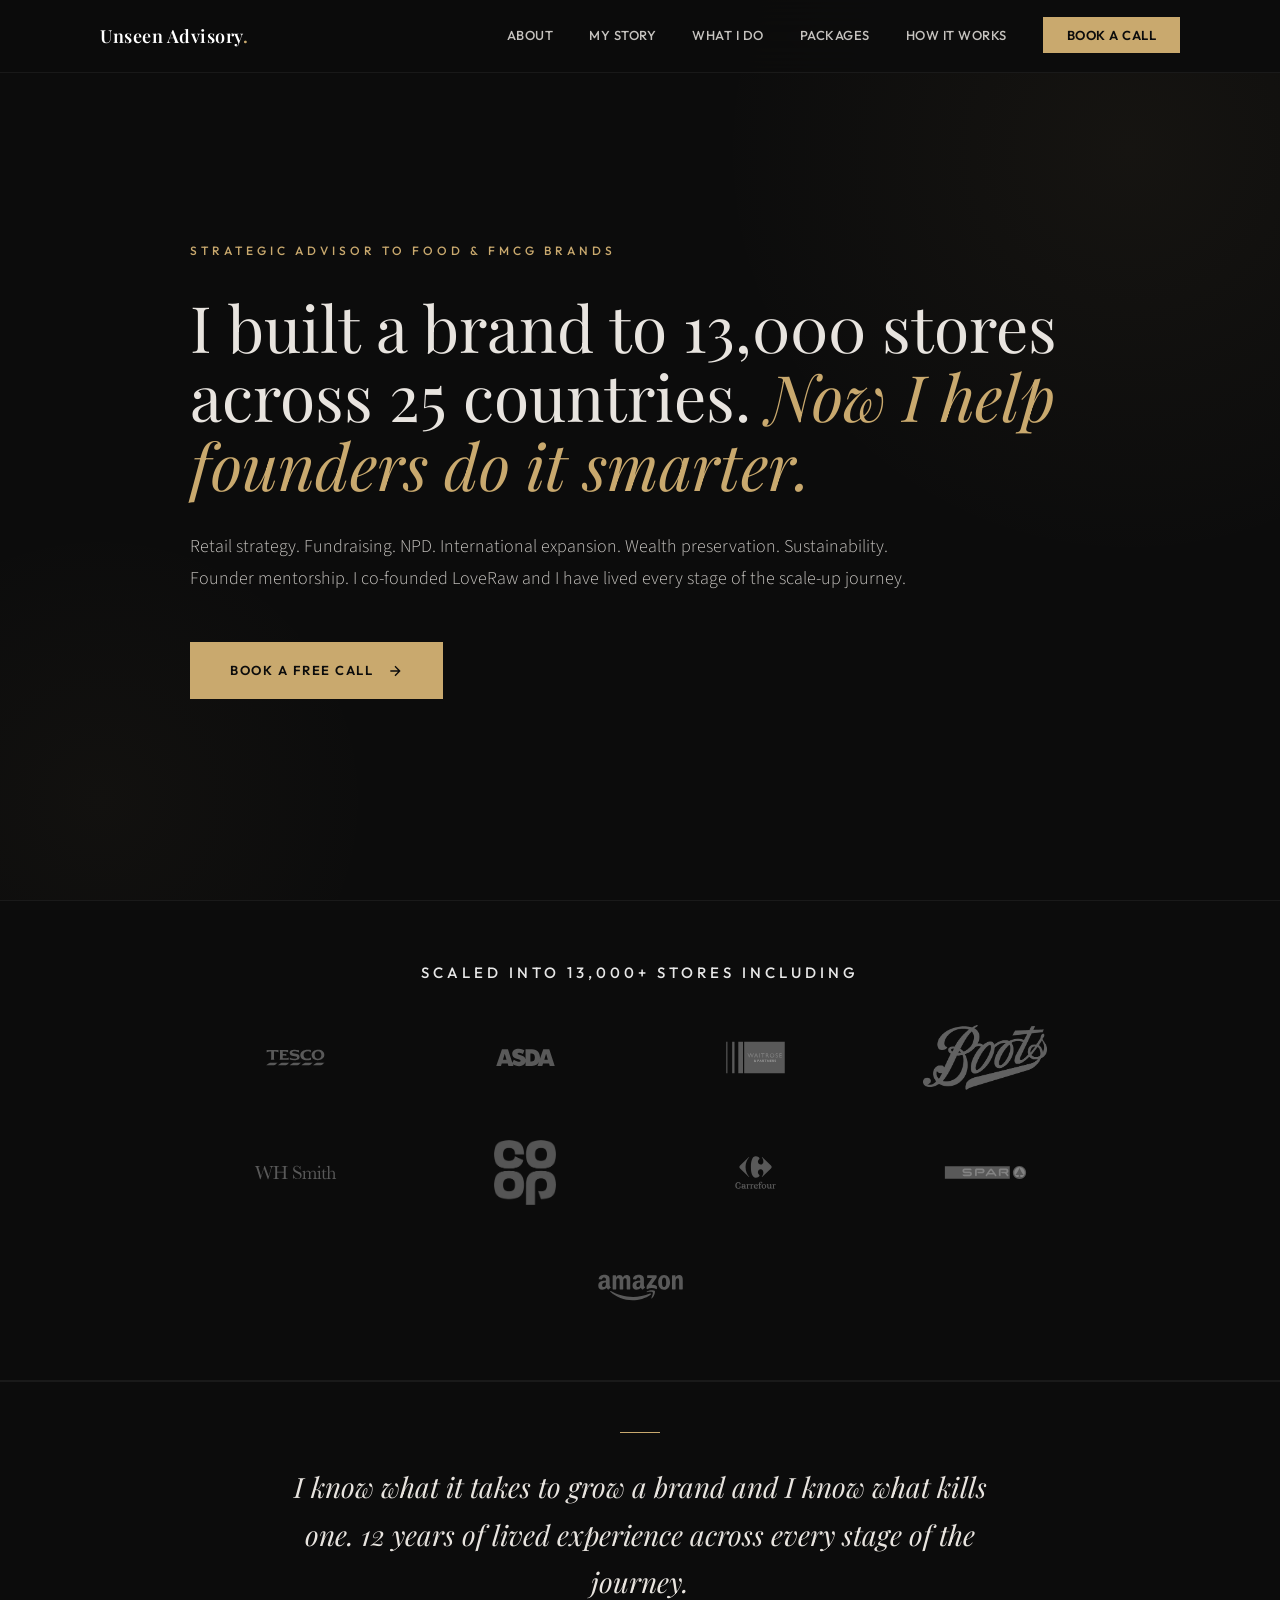
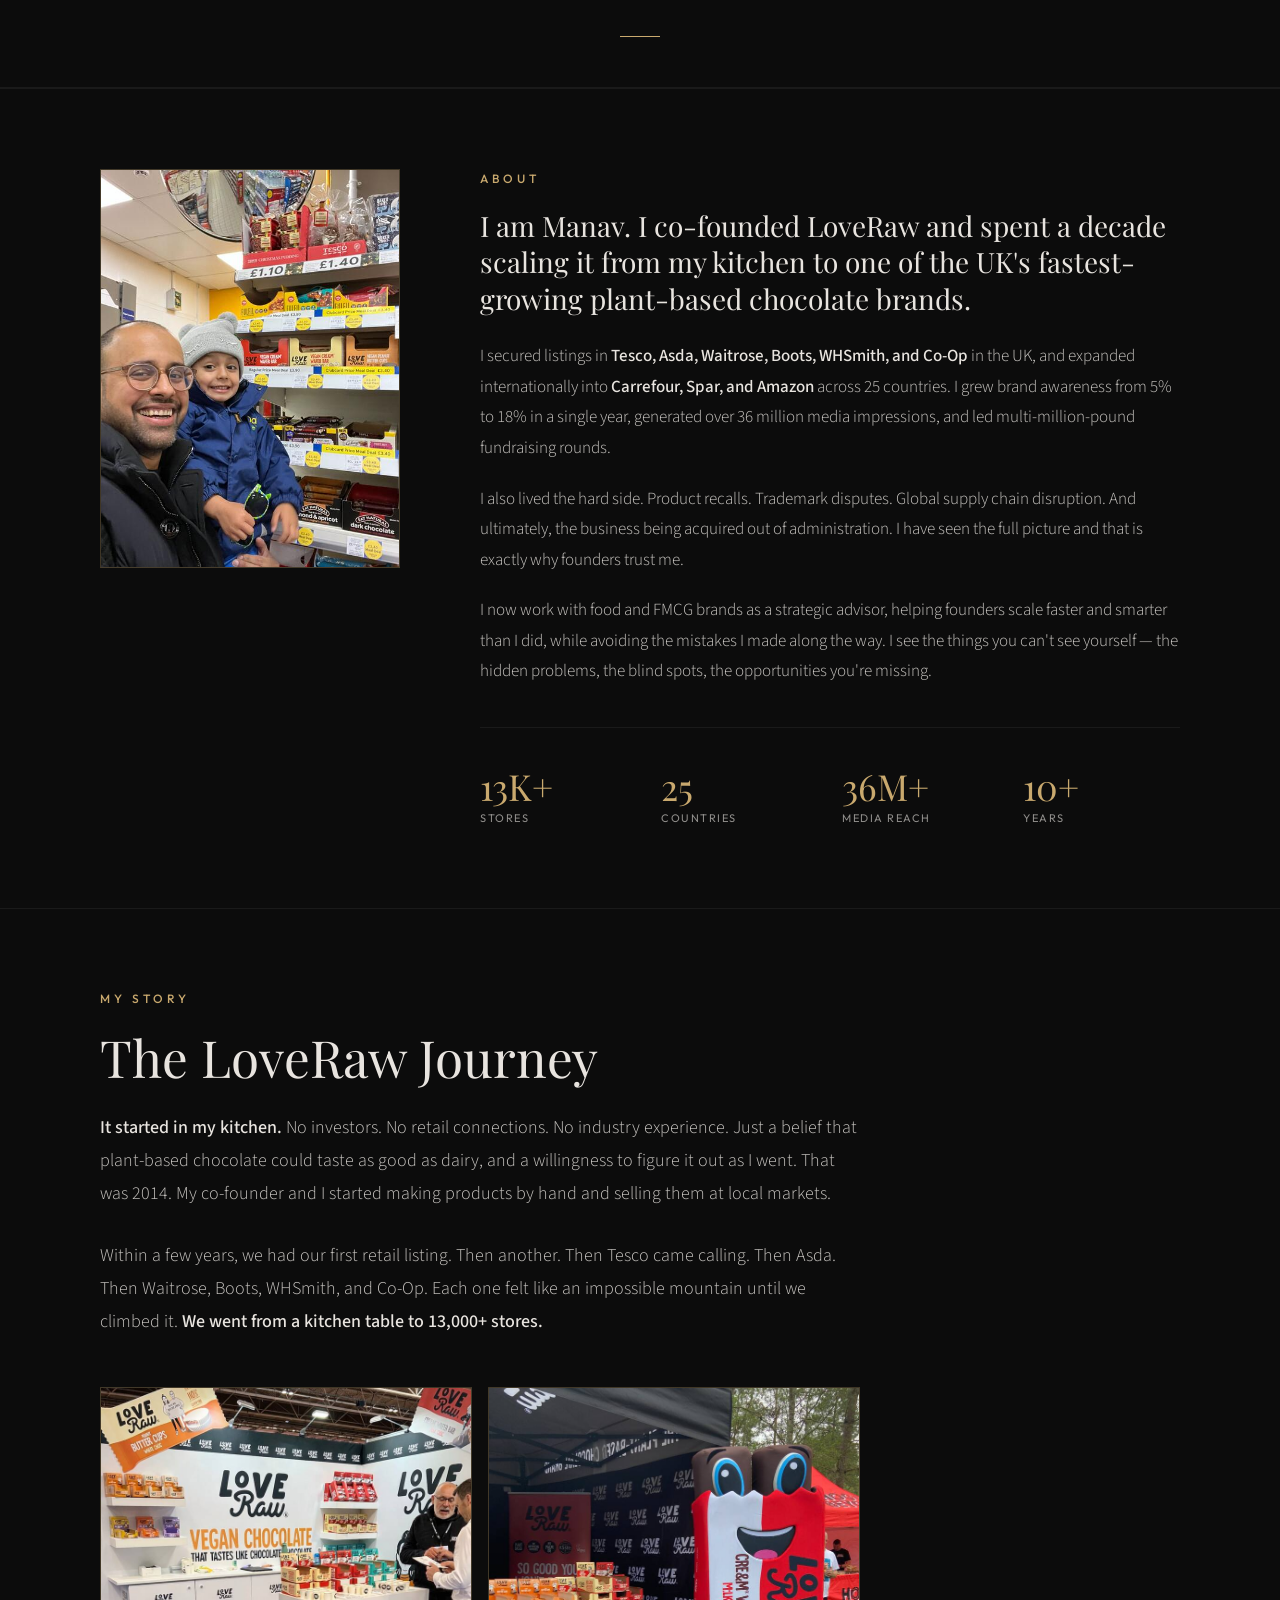
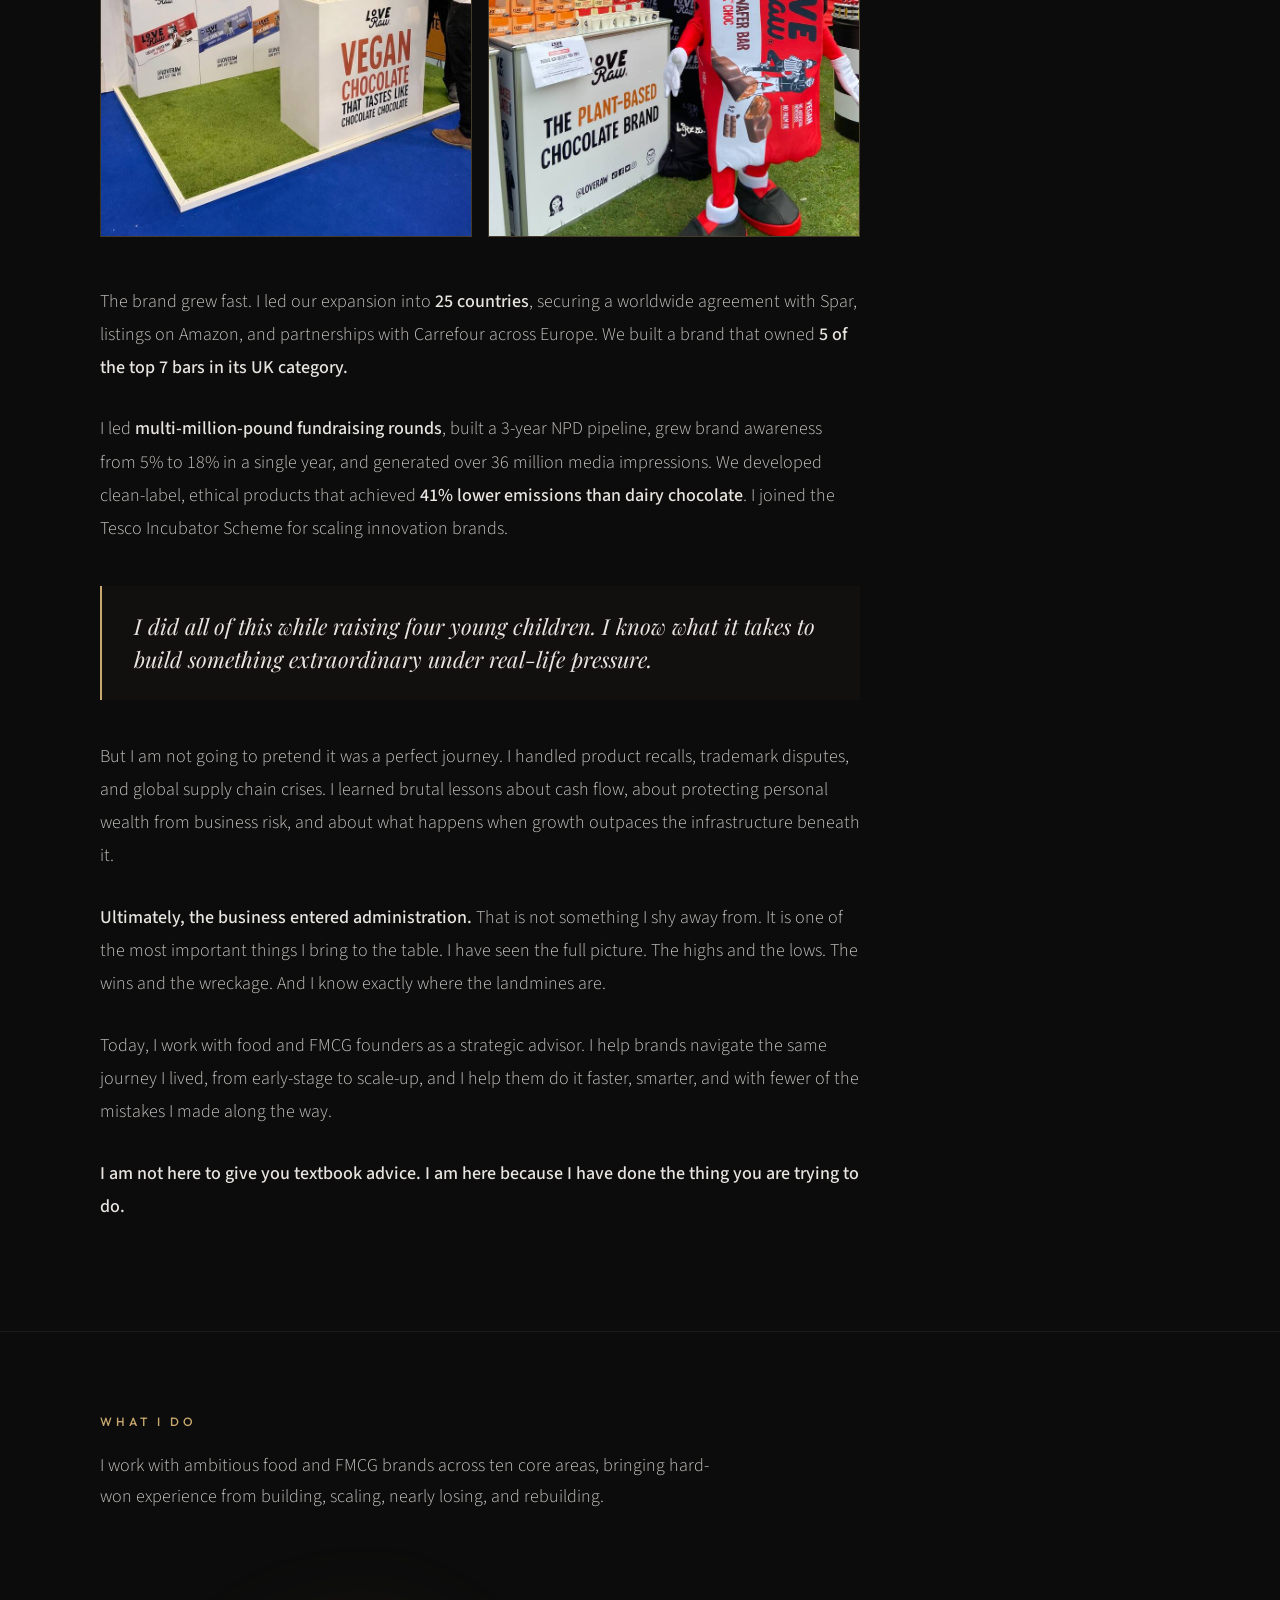
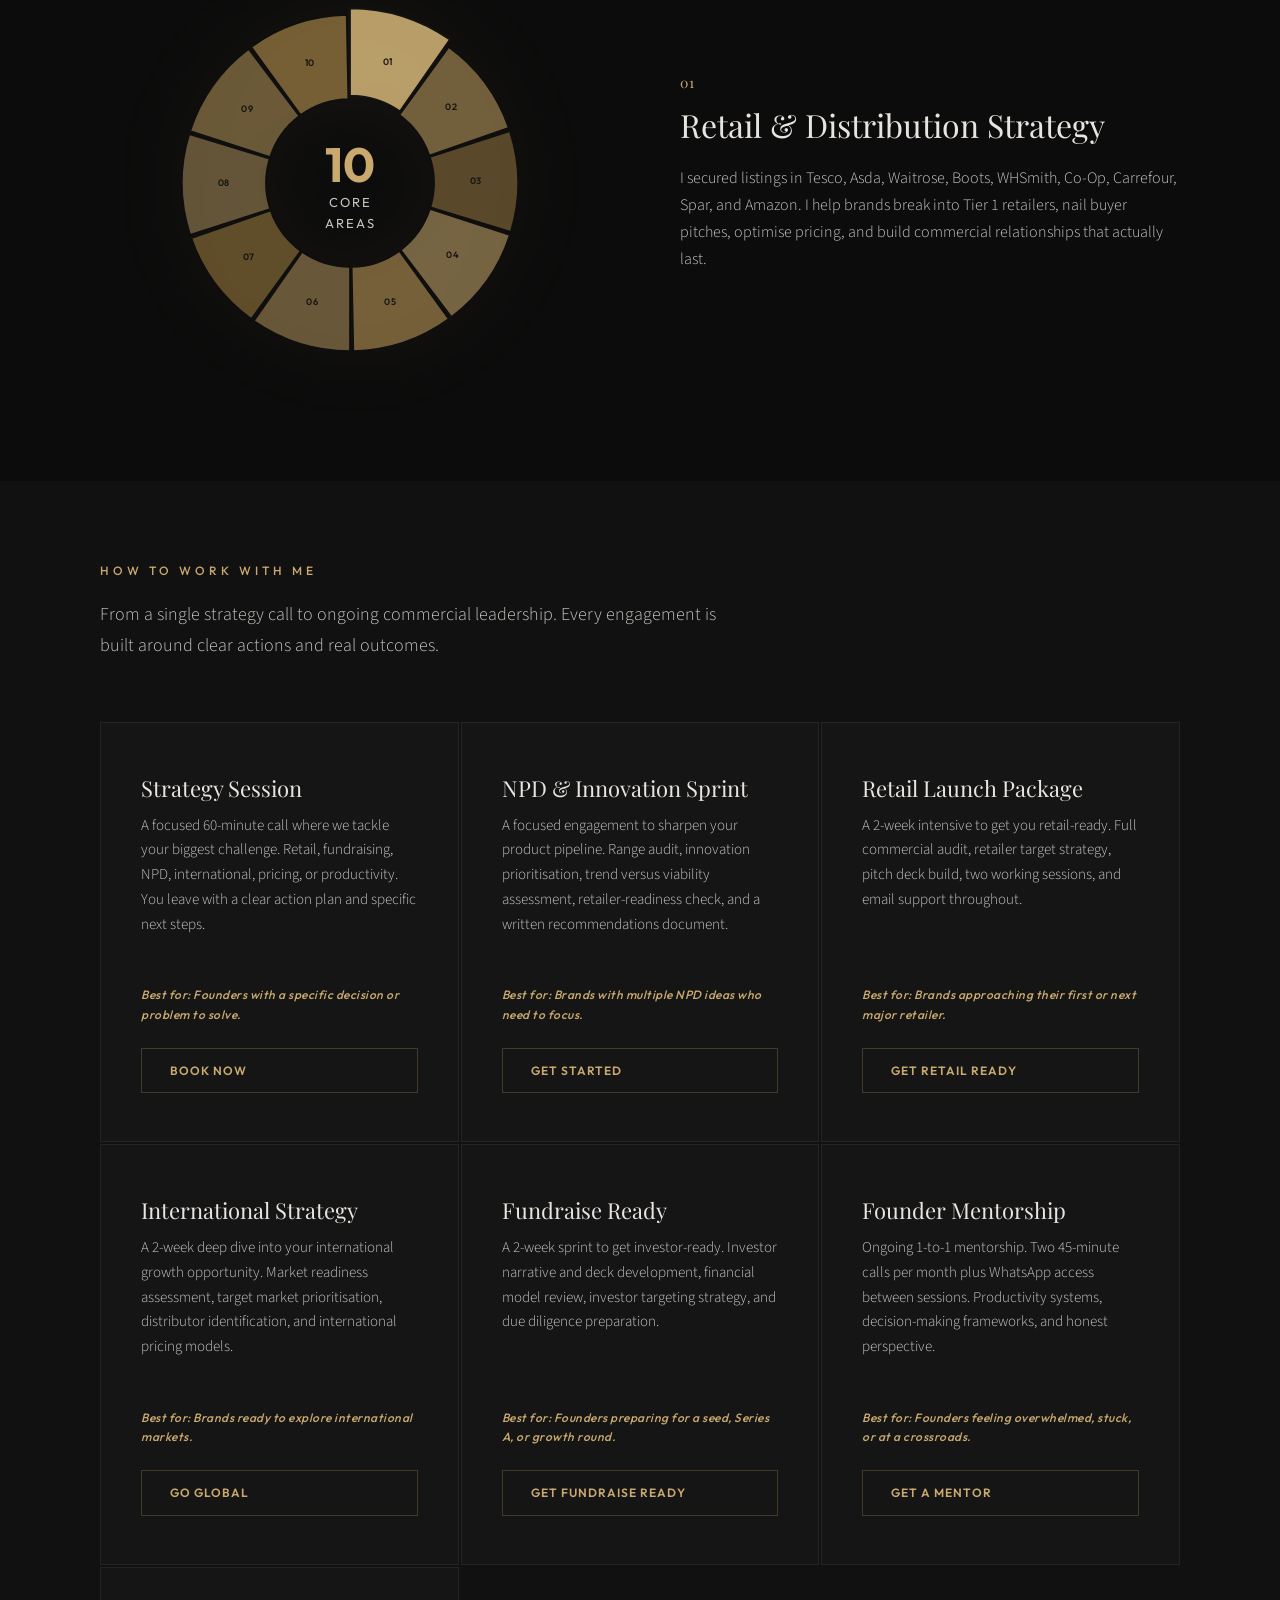
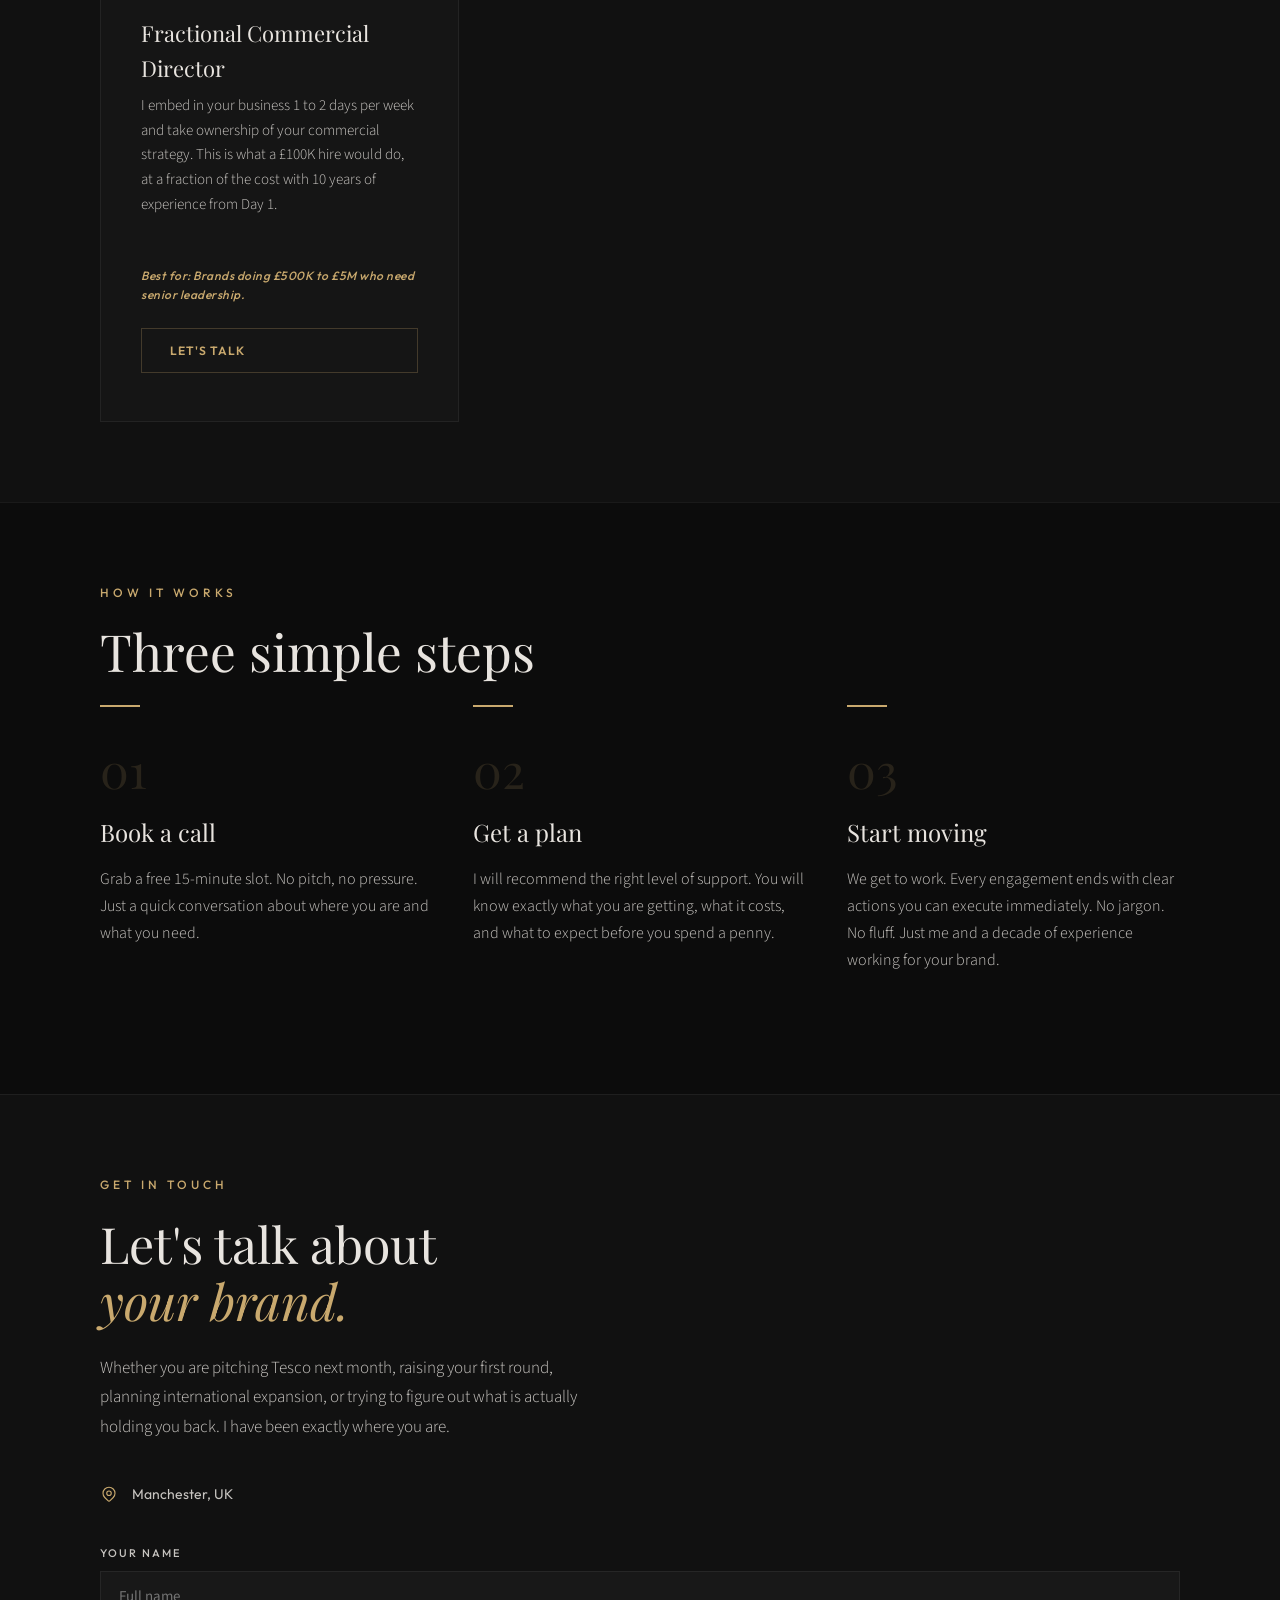
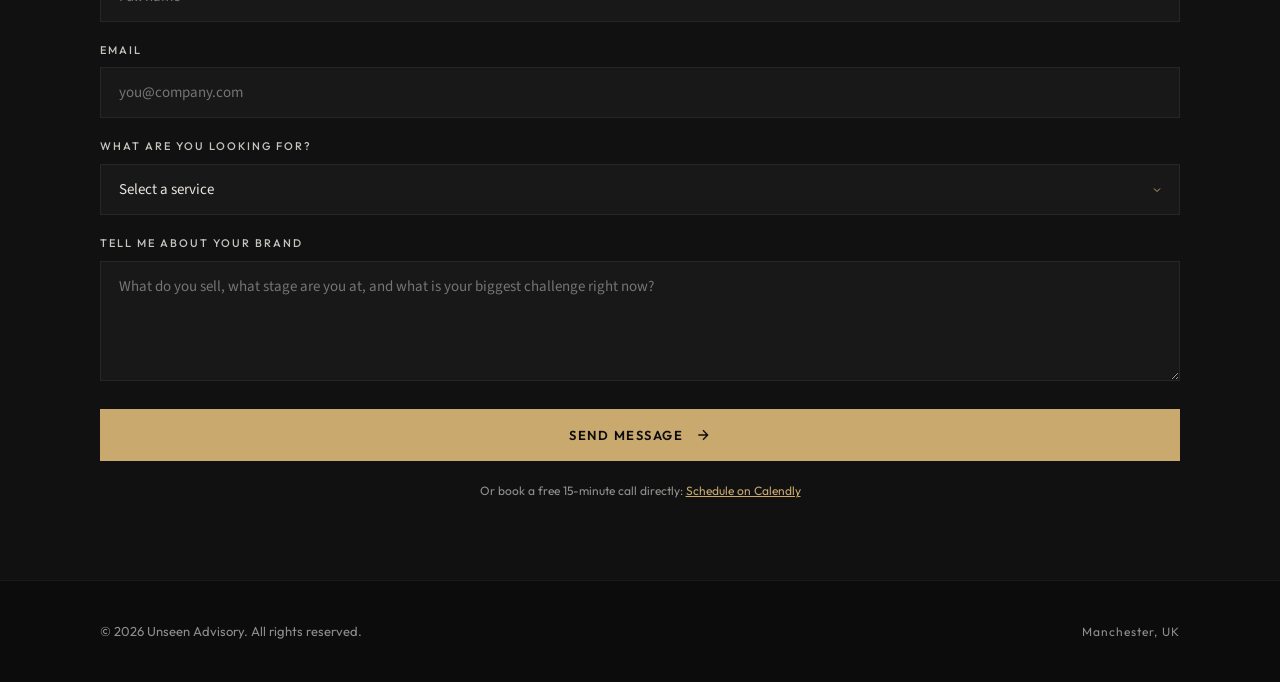
==== commit 138e11ef: "Add files via upload" ====
--- a/index.html
+++ b/index.html
@@ -189,10 +189,7 @@
 }
 
 .hero-inner {
-  display: grid;
-  grid-template-columns: 1fr 380px;
-  gap: 80px;
-  align-items: center;
+  display: block;
   position: relative;
   z-index: 1;
 }
@@ -209,11 +206,12 @@
 
 .hero-headline {
   font-family: var(--font-display);
-  font-size: clamp(40px, 5vw, 72px);
+  font-size: clamp(40px, 5vw, 80px);
   font-weight: 400;
   line-height: 1.08;
   color: var(--text);
   margin-bottom: 32px;
+  max-width: 900px;
 }
 
 .hero-headline i {
@@ -226,7 +224,7 @@
   font-size: 18px;
   line-height: 1.75;
   color: var(--muted);
-  max-width: 540px;
+  max-width: 720px;
   margin-bottom: 48px;
   font-weight: 300;
 }
@@ -1139,7 +1137,6 @@
 @media (max-width: 1024px) {
   .container { padding: 0 40px; }
   .nav-inner { padding: 0 40px; }
-  .hero-inner { grid-template-columns: 1fr 300px; gap: 50px; }
   .about-grid { grid-template-columns: 220px 1fr; gap: 50px; }
   .contact-inner { gap: 50px; }
 }
@@ -1184,8 +1181,6 @@
 
   /* Hero mobile */
   .hero { padding: 120px 0 80px; }
-  .hero-inner { grid-template-columns: 1fr; gap: 40px; }
-  .hero-photo { max-width: 280px; }
 
   /* About mobile */
   .about-grid { grid-template-columns: 1fr; gap: 40px; }
@@ -1253,16 +1248,11 @@
     <div class="hero-inner">
       <div>
         <div class="hero-tag">Strategic Advisor to Food & FMCG Brands</div>
-        <h1 class="hero-headline">I built a brand to 13,000 stores across 25&nbsp;countries.<br><i>Now I help founders do it smarter.</i></h1>
+        <h1 class="hero-headline">I built a brand to 13,000 stores across 25&nbsp;countries. <i>Now I help founders do it smarter.</i></h1>
         <p class="hero-sub">Retail strategy. Fundraising. NPD. International expansion. Wealth preservation. Sustainability. Founder mentorship. I co-founded LoveRaw and I have lived every stage of the scale-up journey.</p>
         <a href="https://calendly.com/manavthapar/30min" target="_blank" class="hero-cta">Book a Free Call <svg viewBox="0 0 24 24" fill="none" stroke="currentColor" stroke-width="2"><path d="M5 12h14M12 5l7 7-7 7"/></svg></a>
       </div>
-      <div class="hero-photo">
-        <div class="hero-photo-frame">
-          <img src="[data-uri]" alt="Manav Thapar at 10 Downing Street">
-        </div>
-        <div class="hero-photo-label">Former Co-Founder, LoveRaw</div>
-      </div>
+
     </div>
   </div>
 </section>
@@ -1752,4 +1742,4 @@
 </script>
 
 </body>
-</html>
+</html>
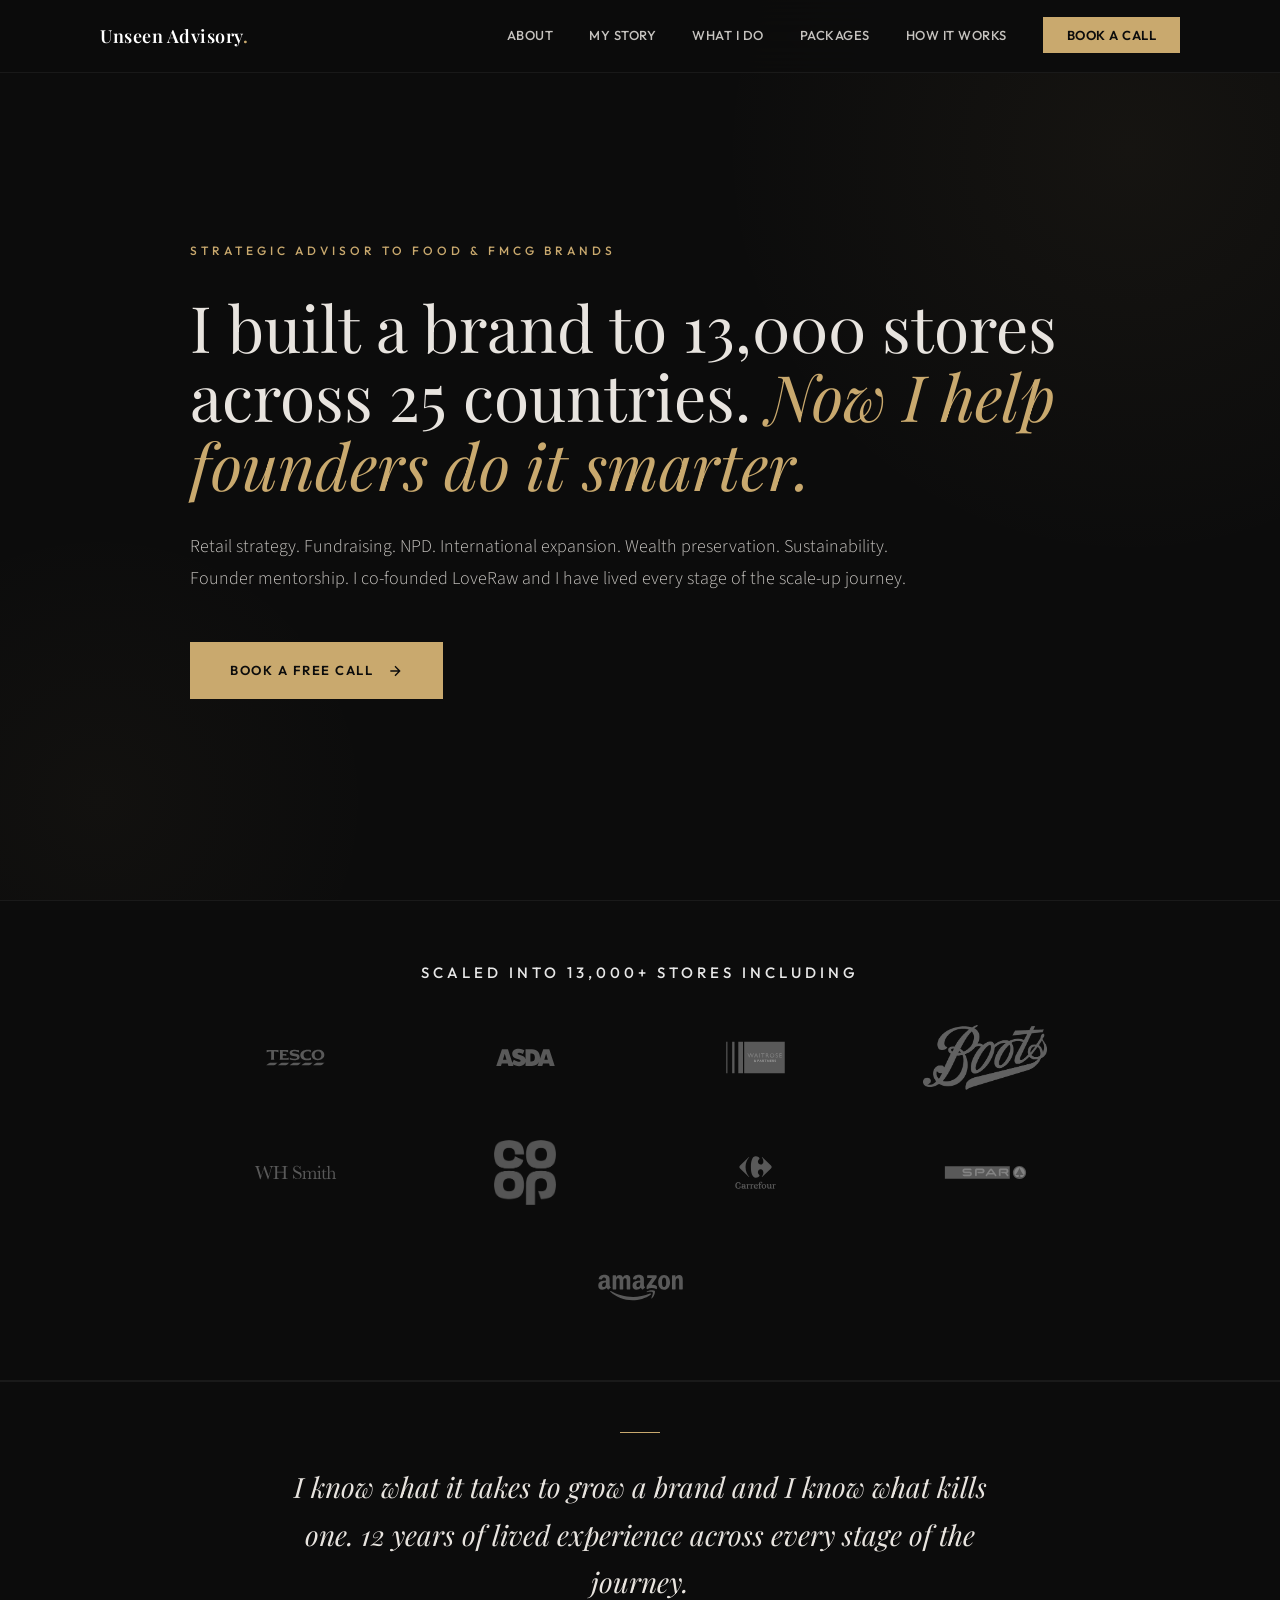
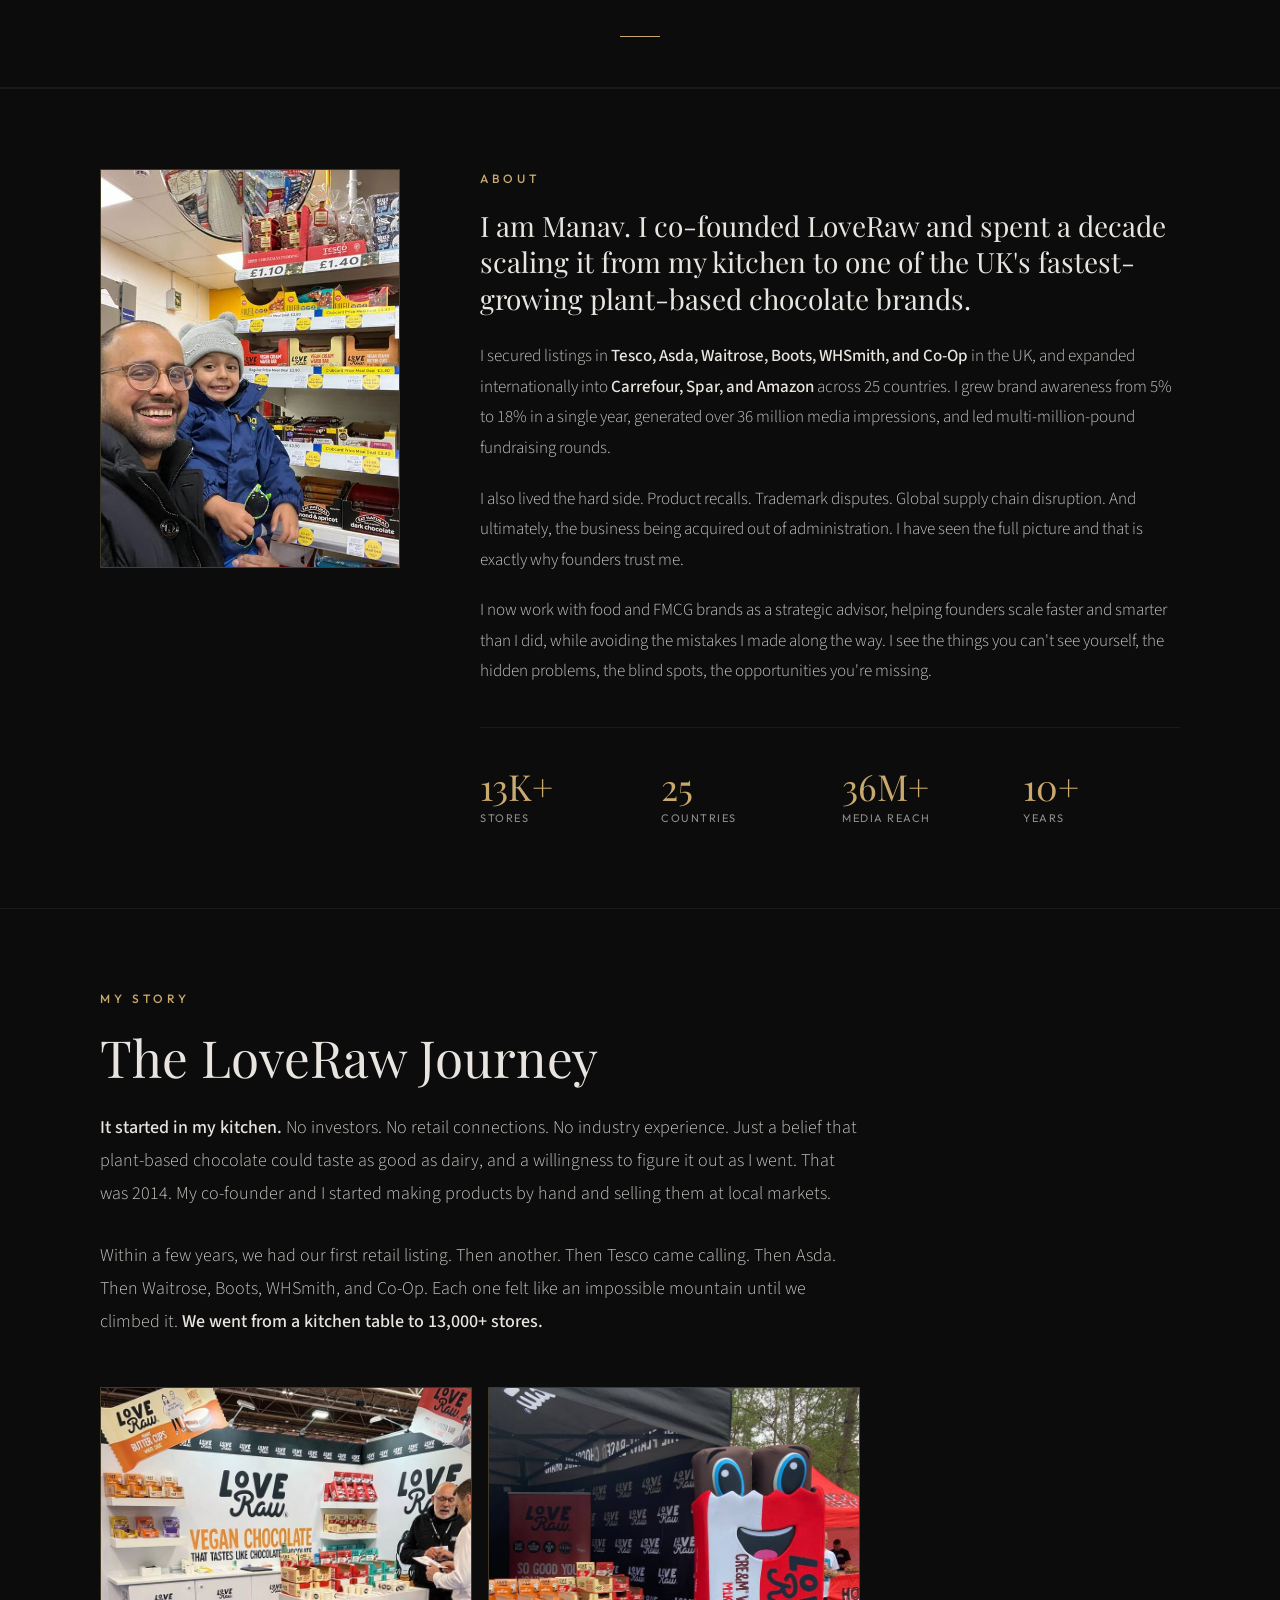
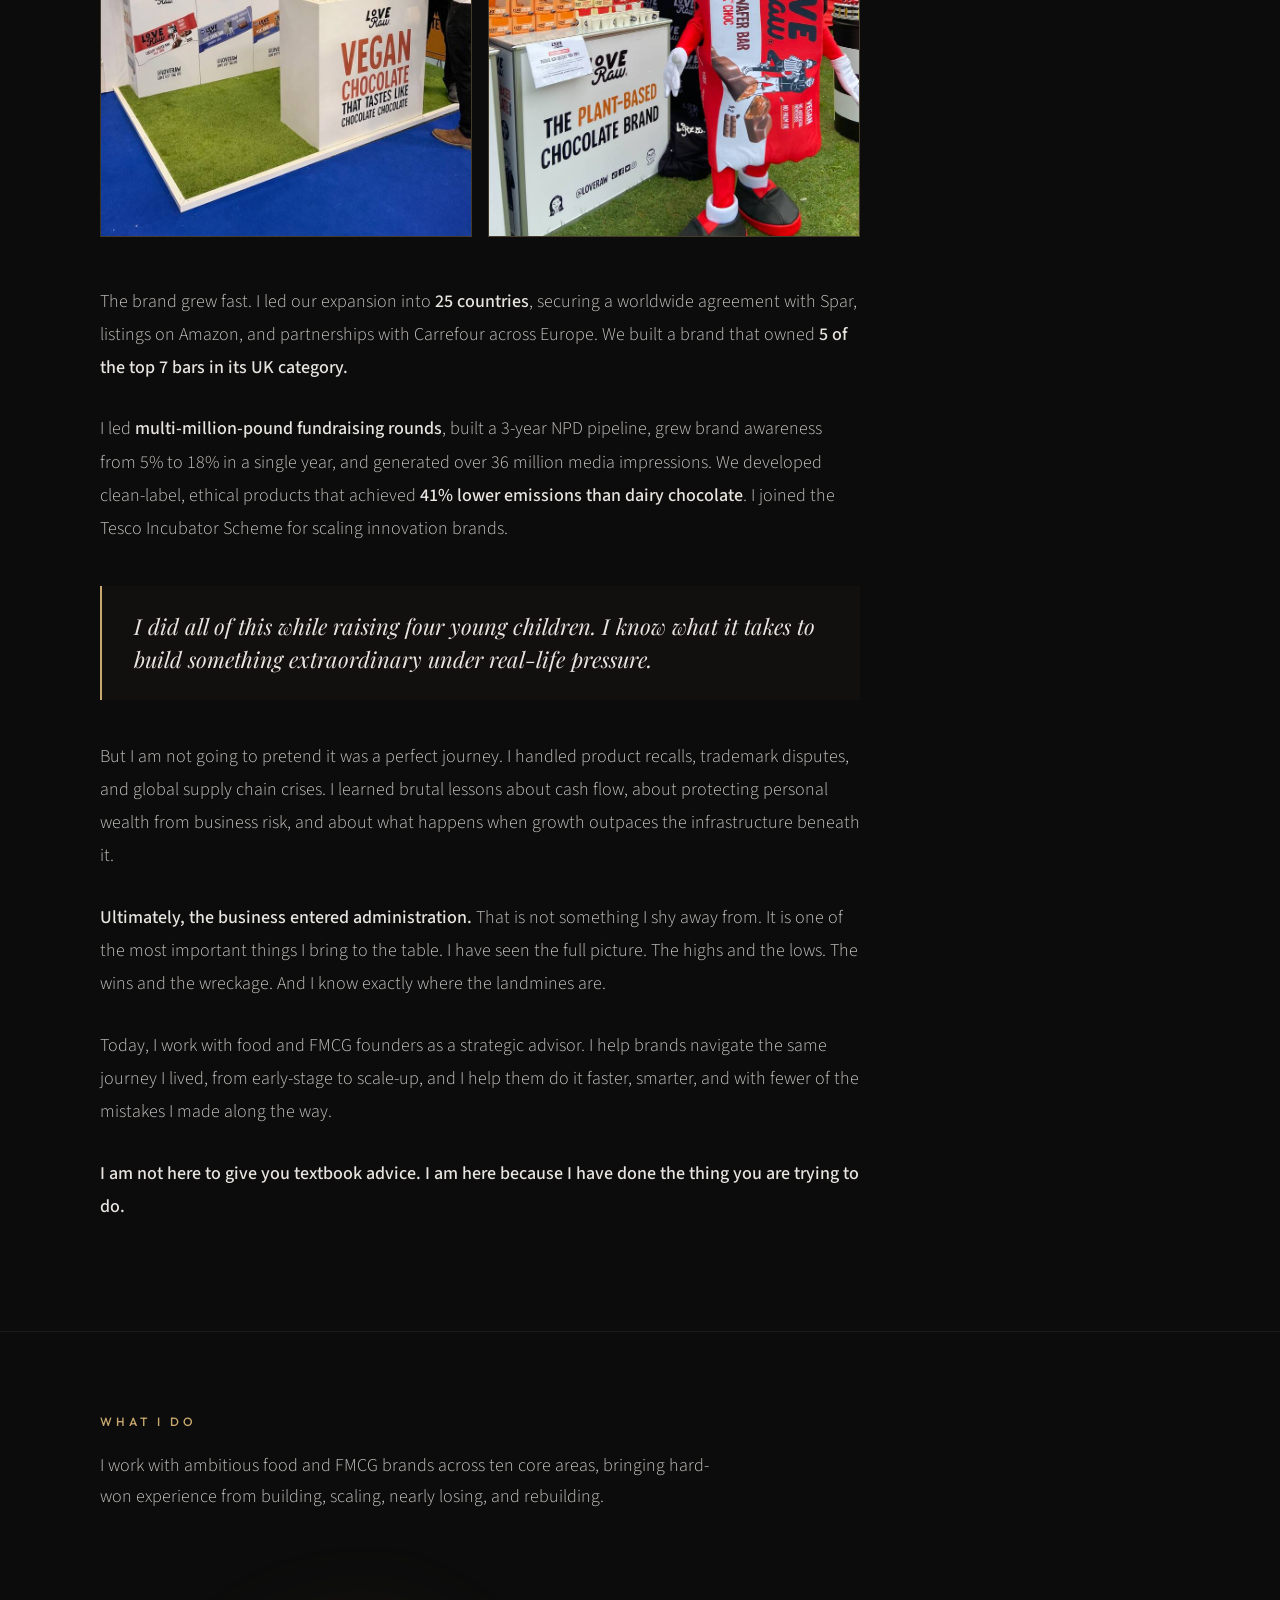
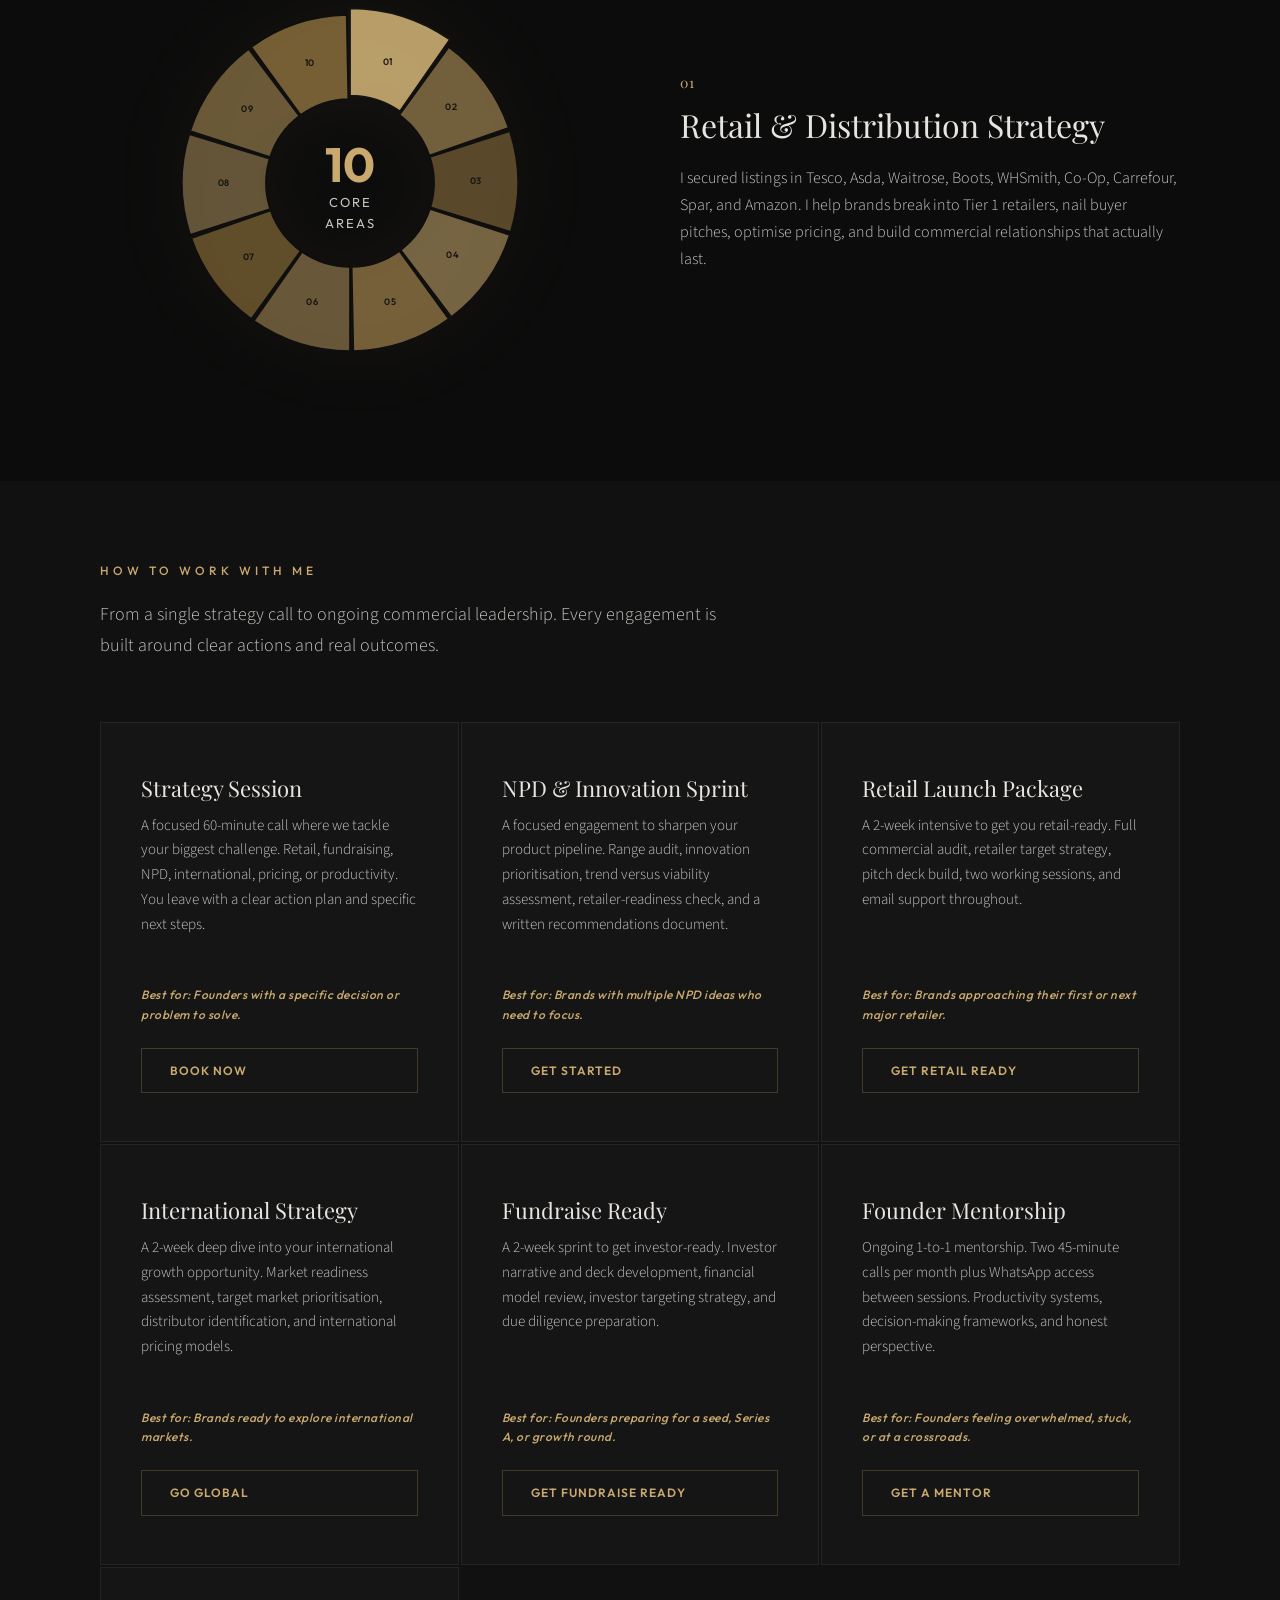
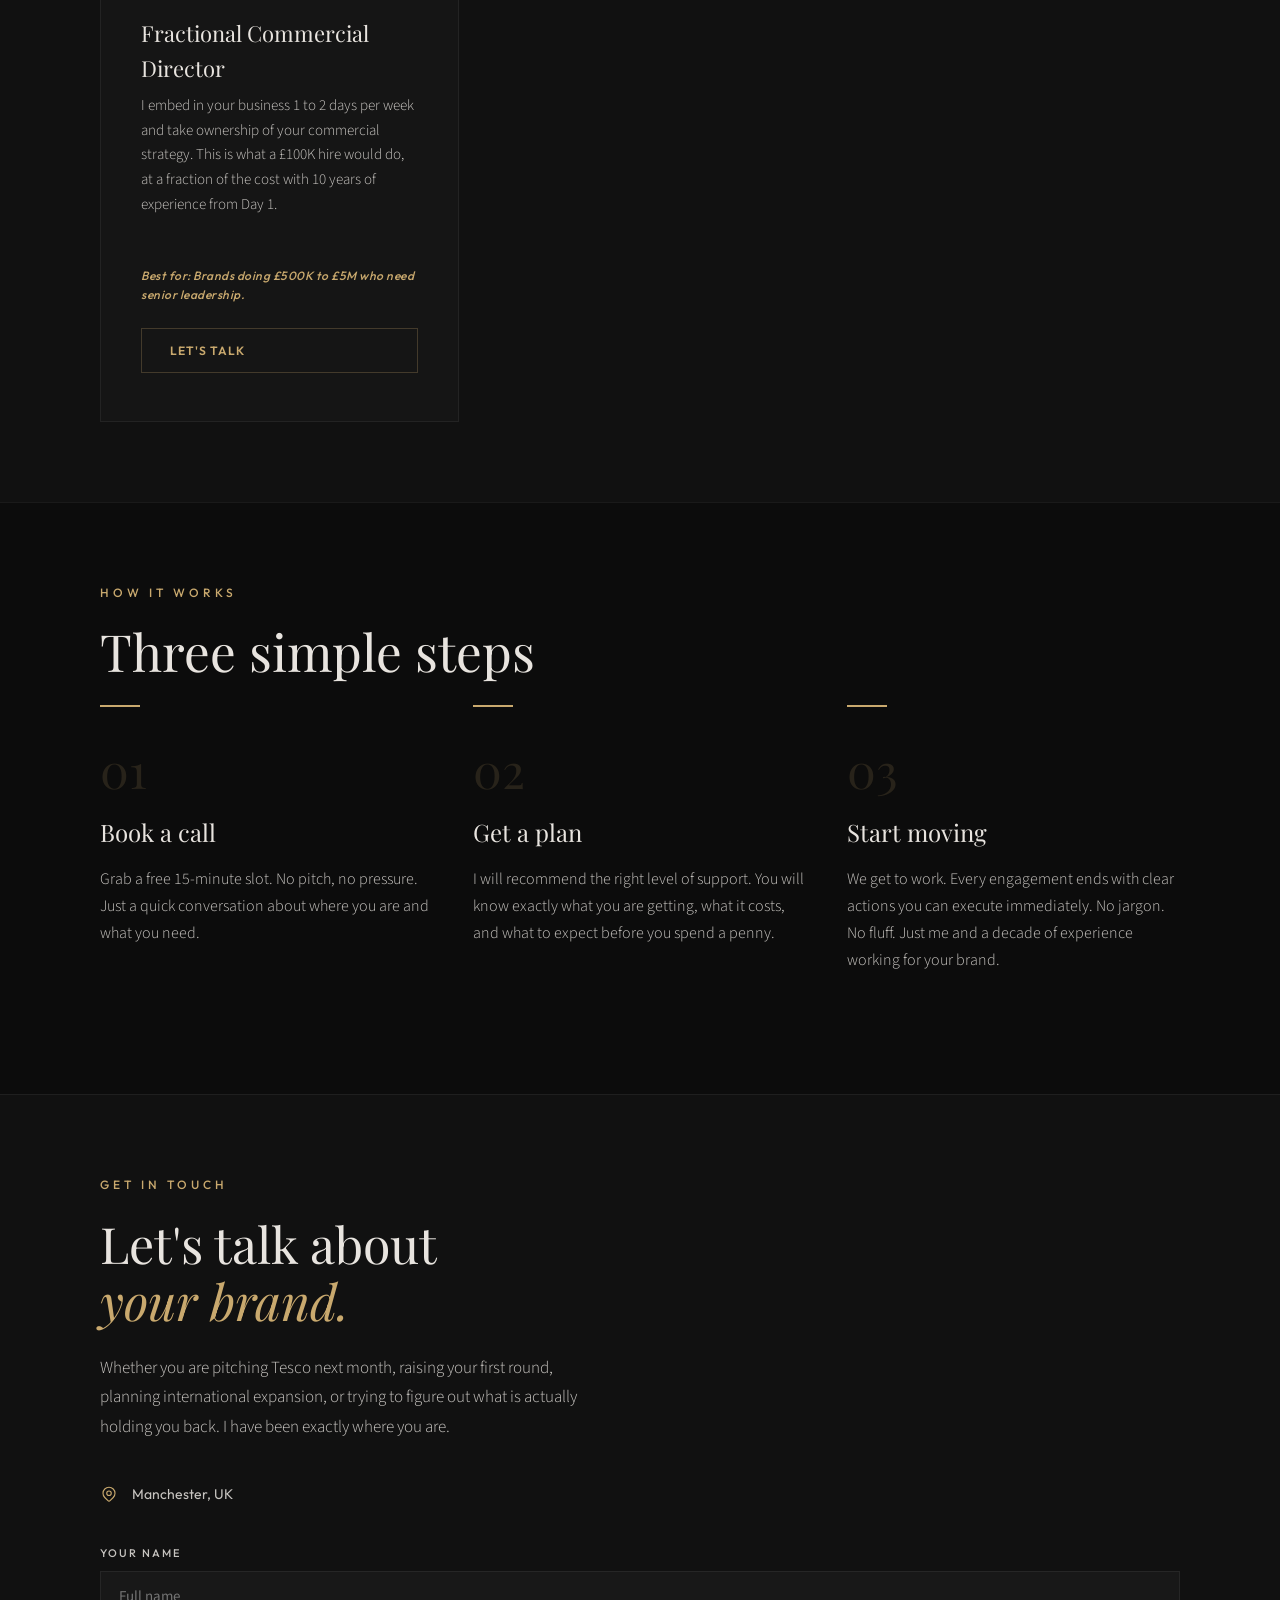
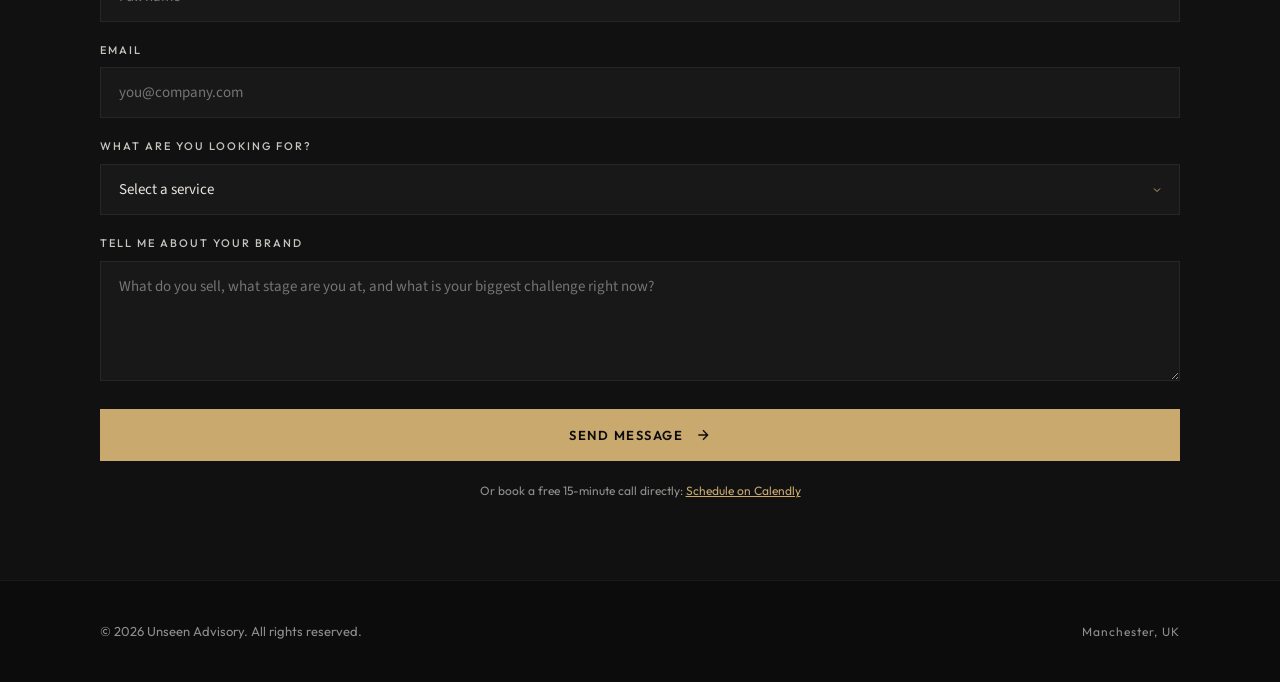
==== commit 4f9cba17: "Add files via upload" ====
--- a/index.html
+++ b/index.html
@@ -1300,7 +1300,7 @@
         <h3>I am Manav. I co-founded LoveRaw and spent a decade scaling it from my kitchen to one of the UK's fastest-growing plant-based chocolate brands.</h3>
         <p>I secured listings in <strong>Tesco, Asda, Waitrose, Boots, WHSmith, and Co-Op</strong> in the UK, and expanded internationally into <strong>Carrefour, Spar, and Amazon</strong> across 25 countries. I grew brand awareness from 5% to 18% in a single year, generated over 36 million media impressions, and led multi-million-pound fundraising rounds.</p>
         <p>I also lived the hard side. Product recalls. Trademark disputes. Global supply chain disruption. And ultimately, the business being acquired out of administration. I have seen the full picture and that is exactly why founders trust me.</p>
-        <p>I now work with food and FMCG brands as a strategic advisor, helping founders scale faster and smarter than I did, while avoiding the mistakes I made along the way. I see the things you can't see yourself &mdash; the hidden problems, the blind spots, the opportunities you're missing.</p>
+        <p>I now work with food and FMCG brands as a strategic advisor, helping founders scale faster and smarter than I did, while avoiding the mistakes I made along the way. I see the things you can't see yourself, the hidden problems, the blind spots, the opportunities you're missing.</p>
 
         <div class="stat-row">
           <div class="stat-item">
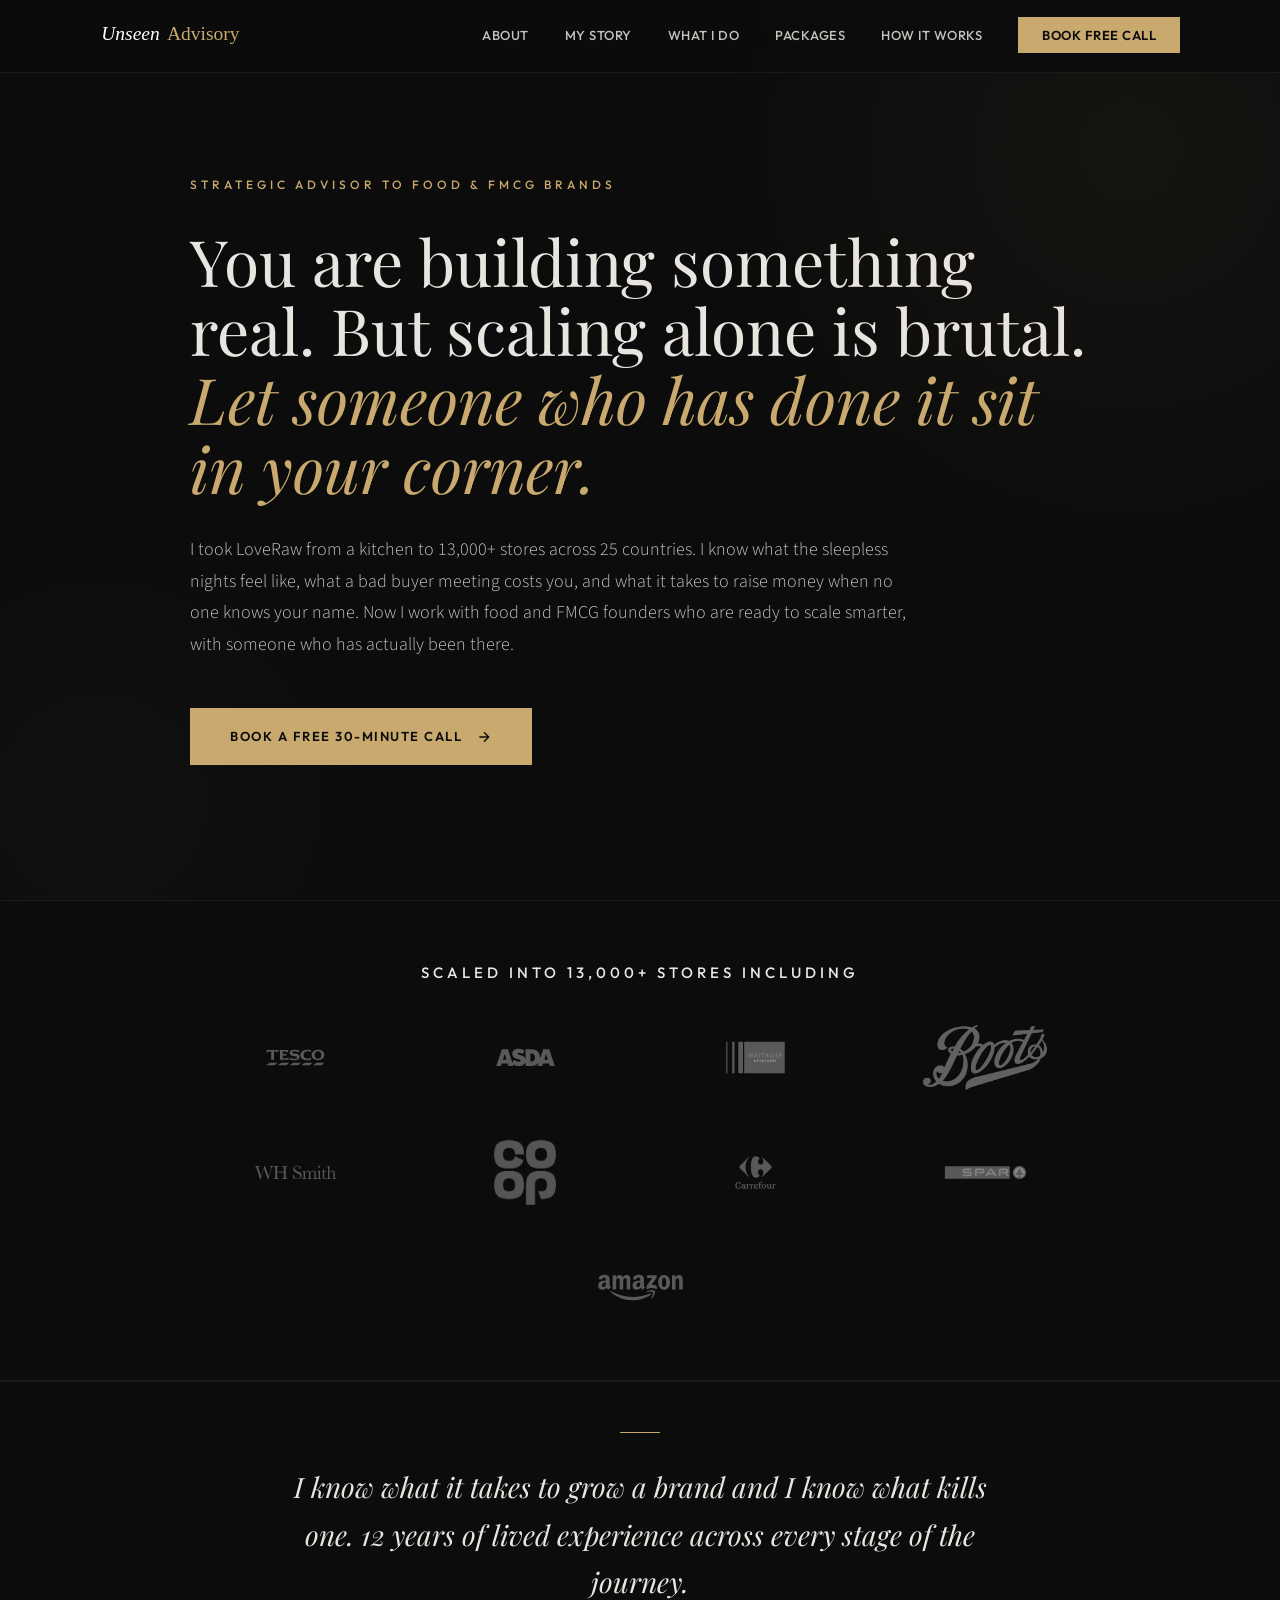
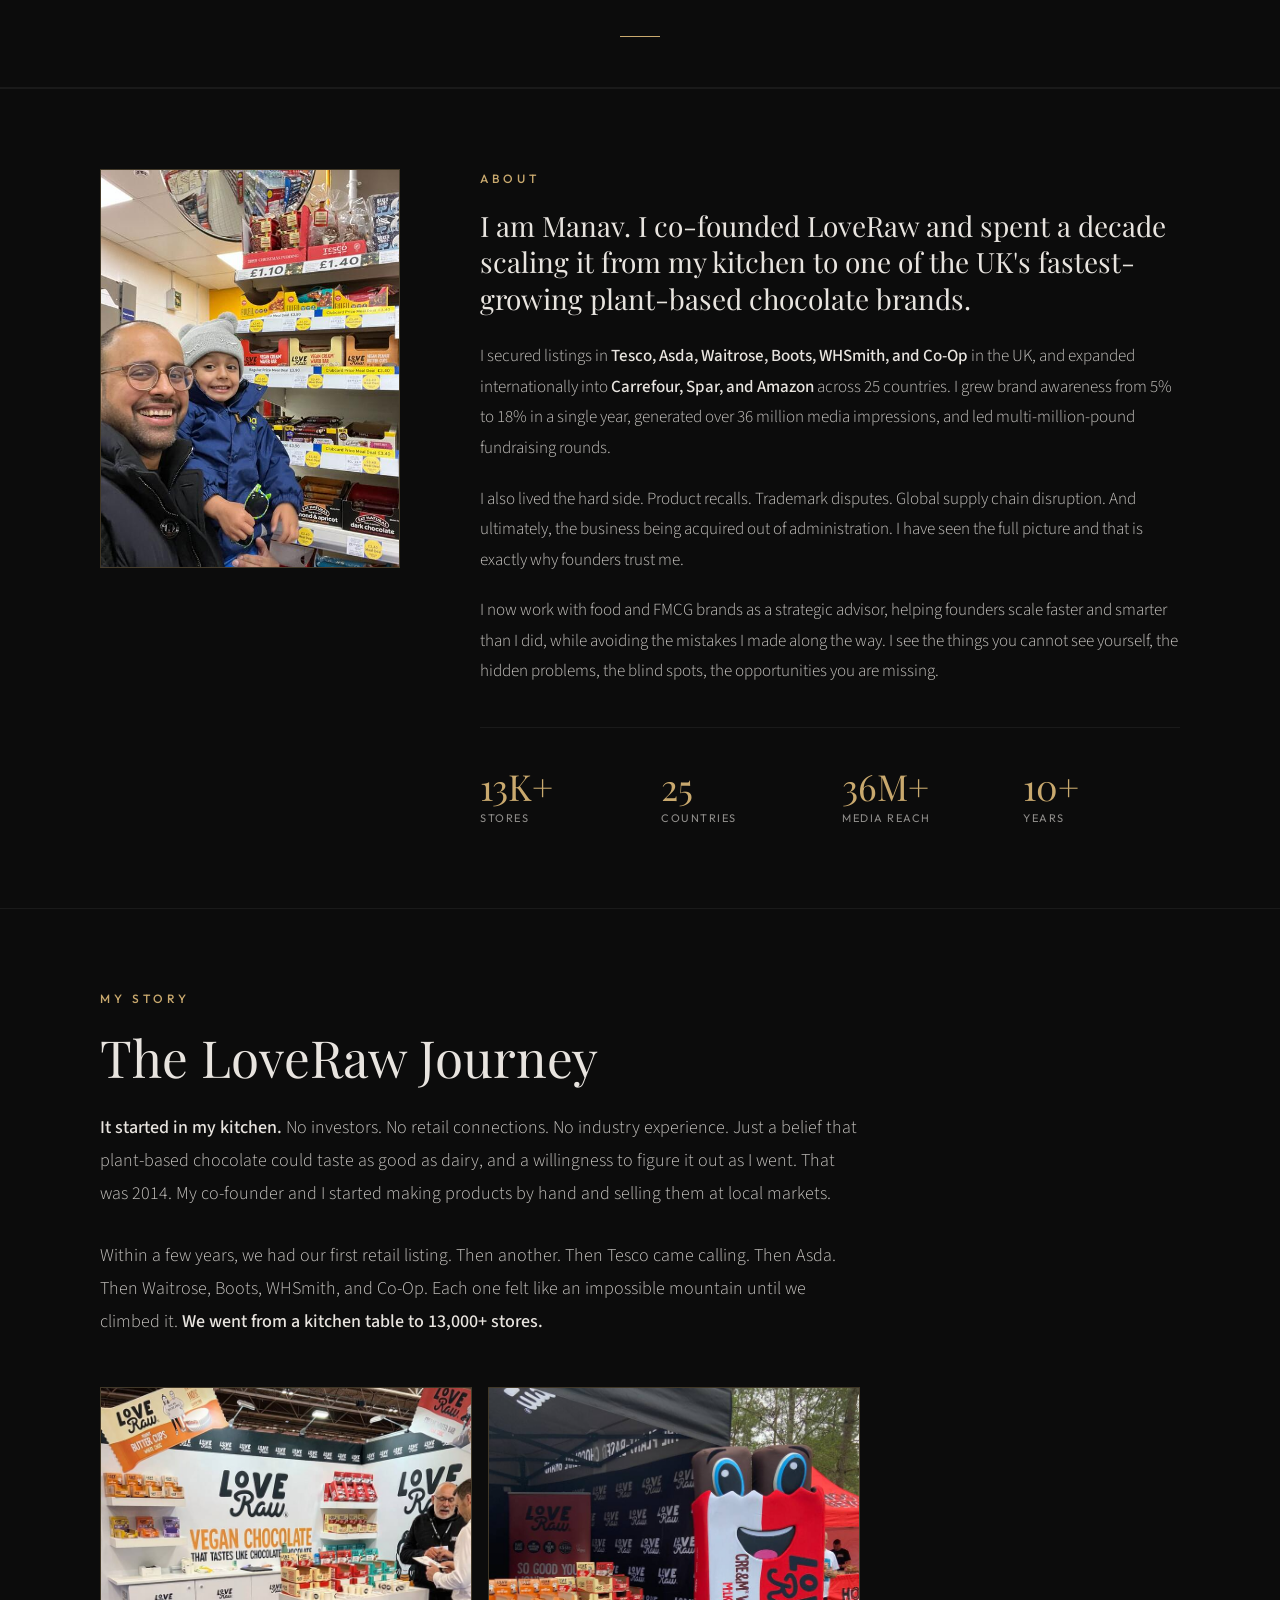
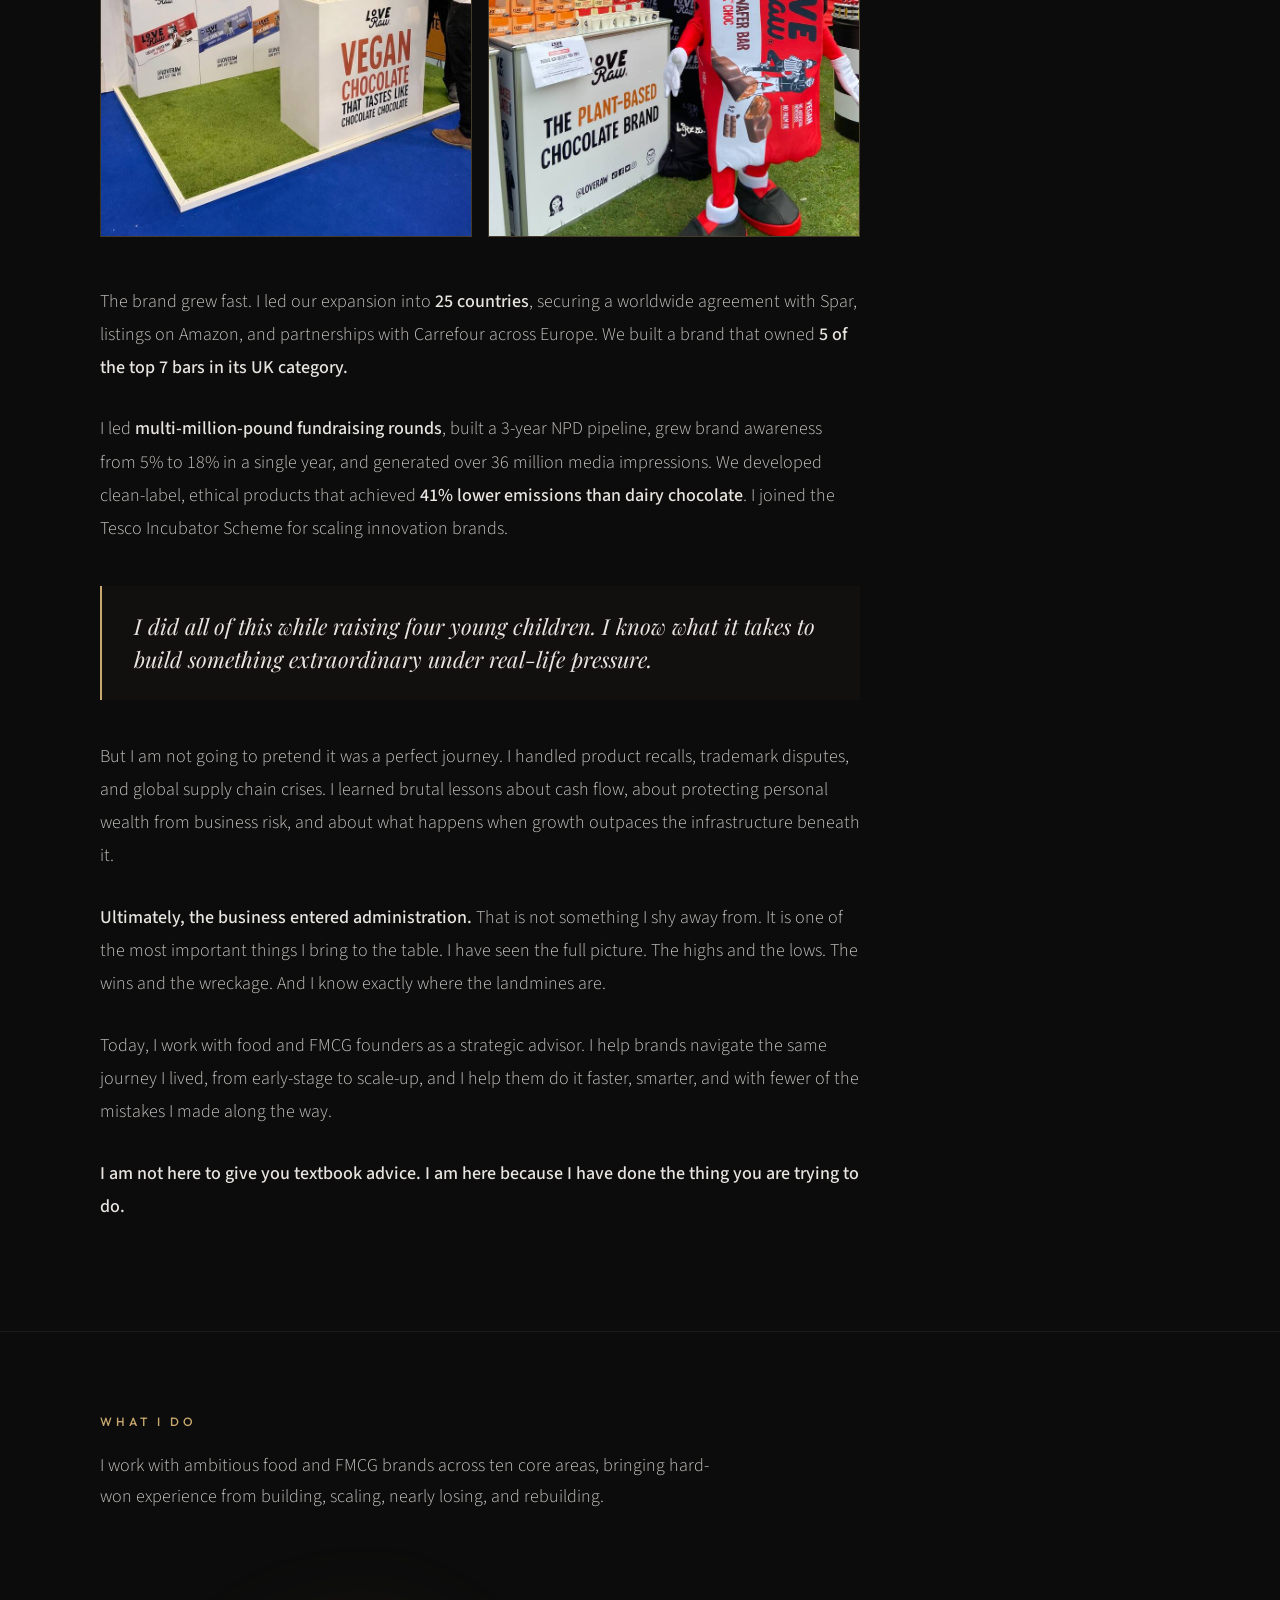
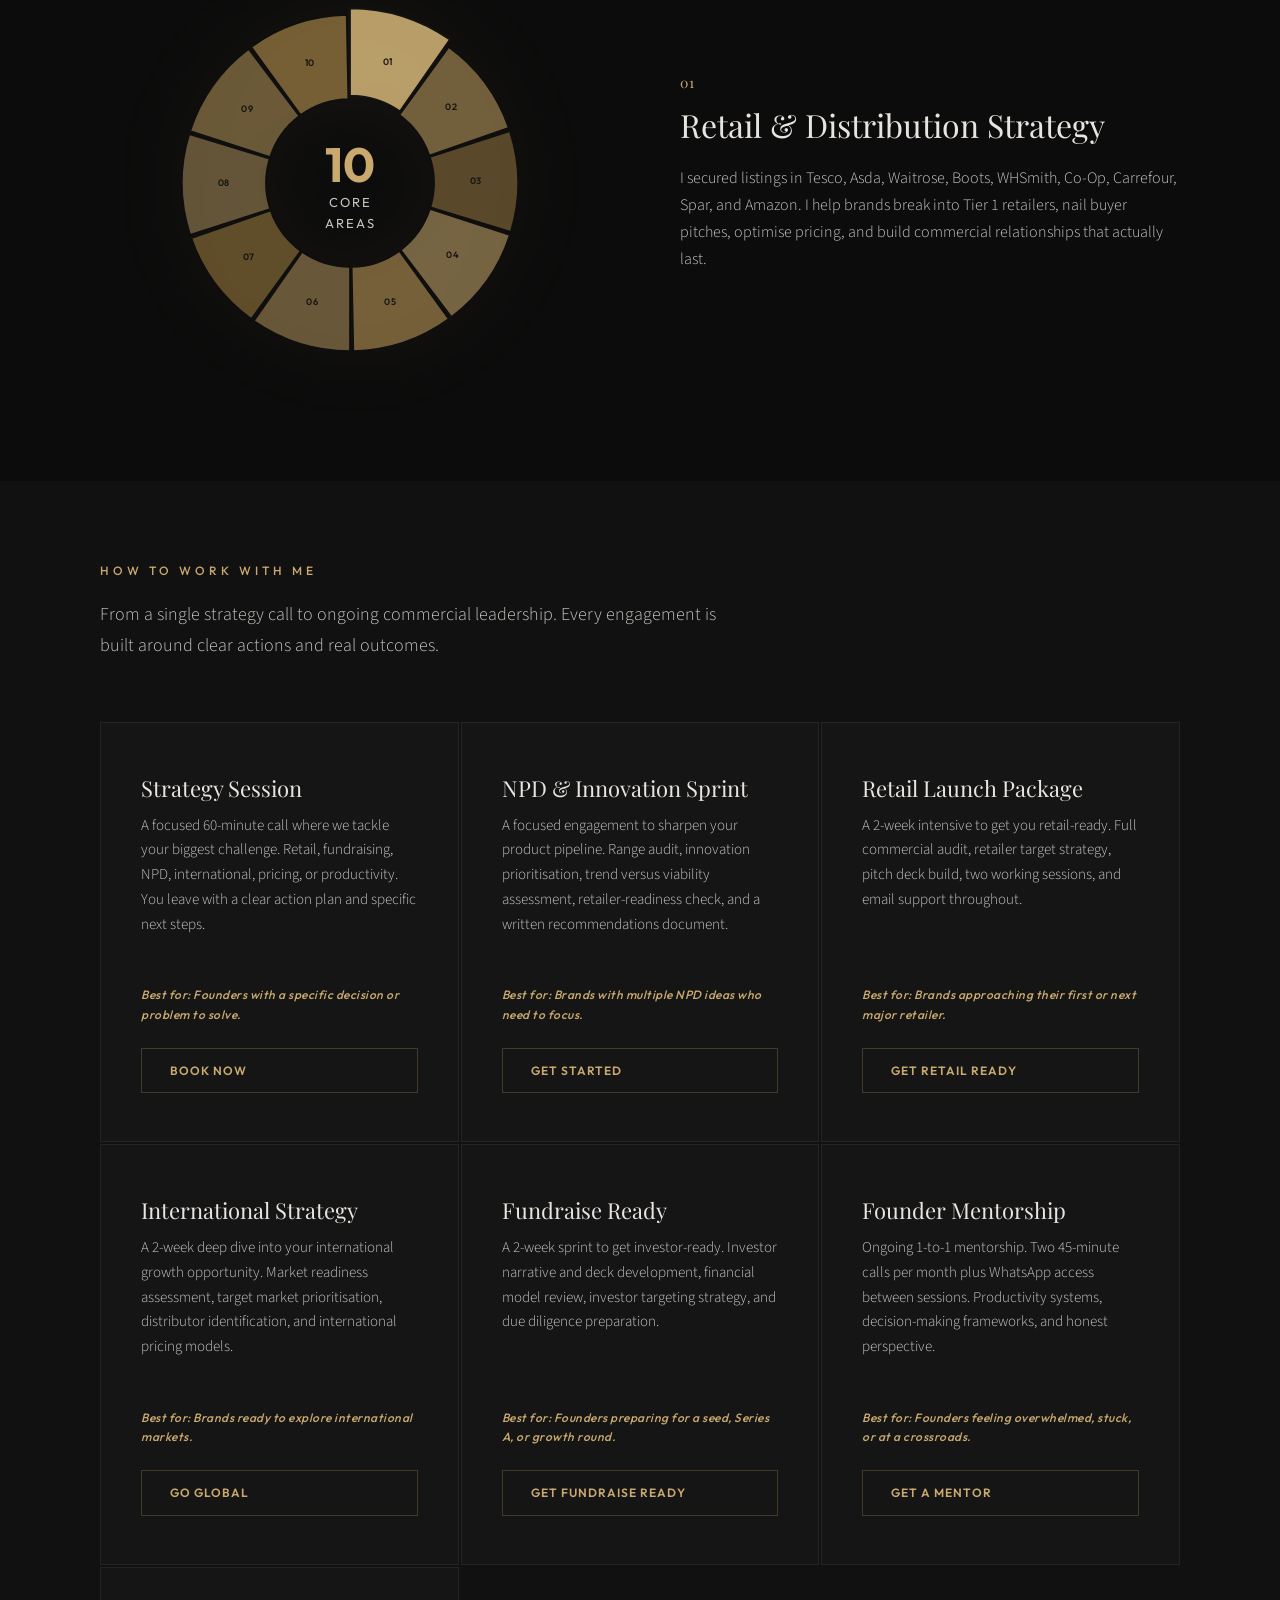
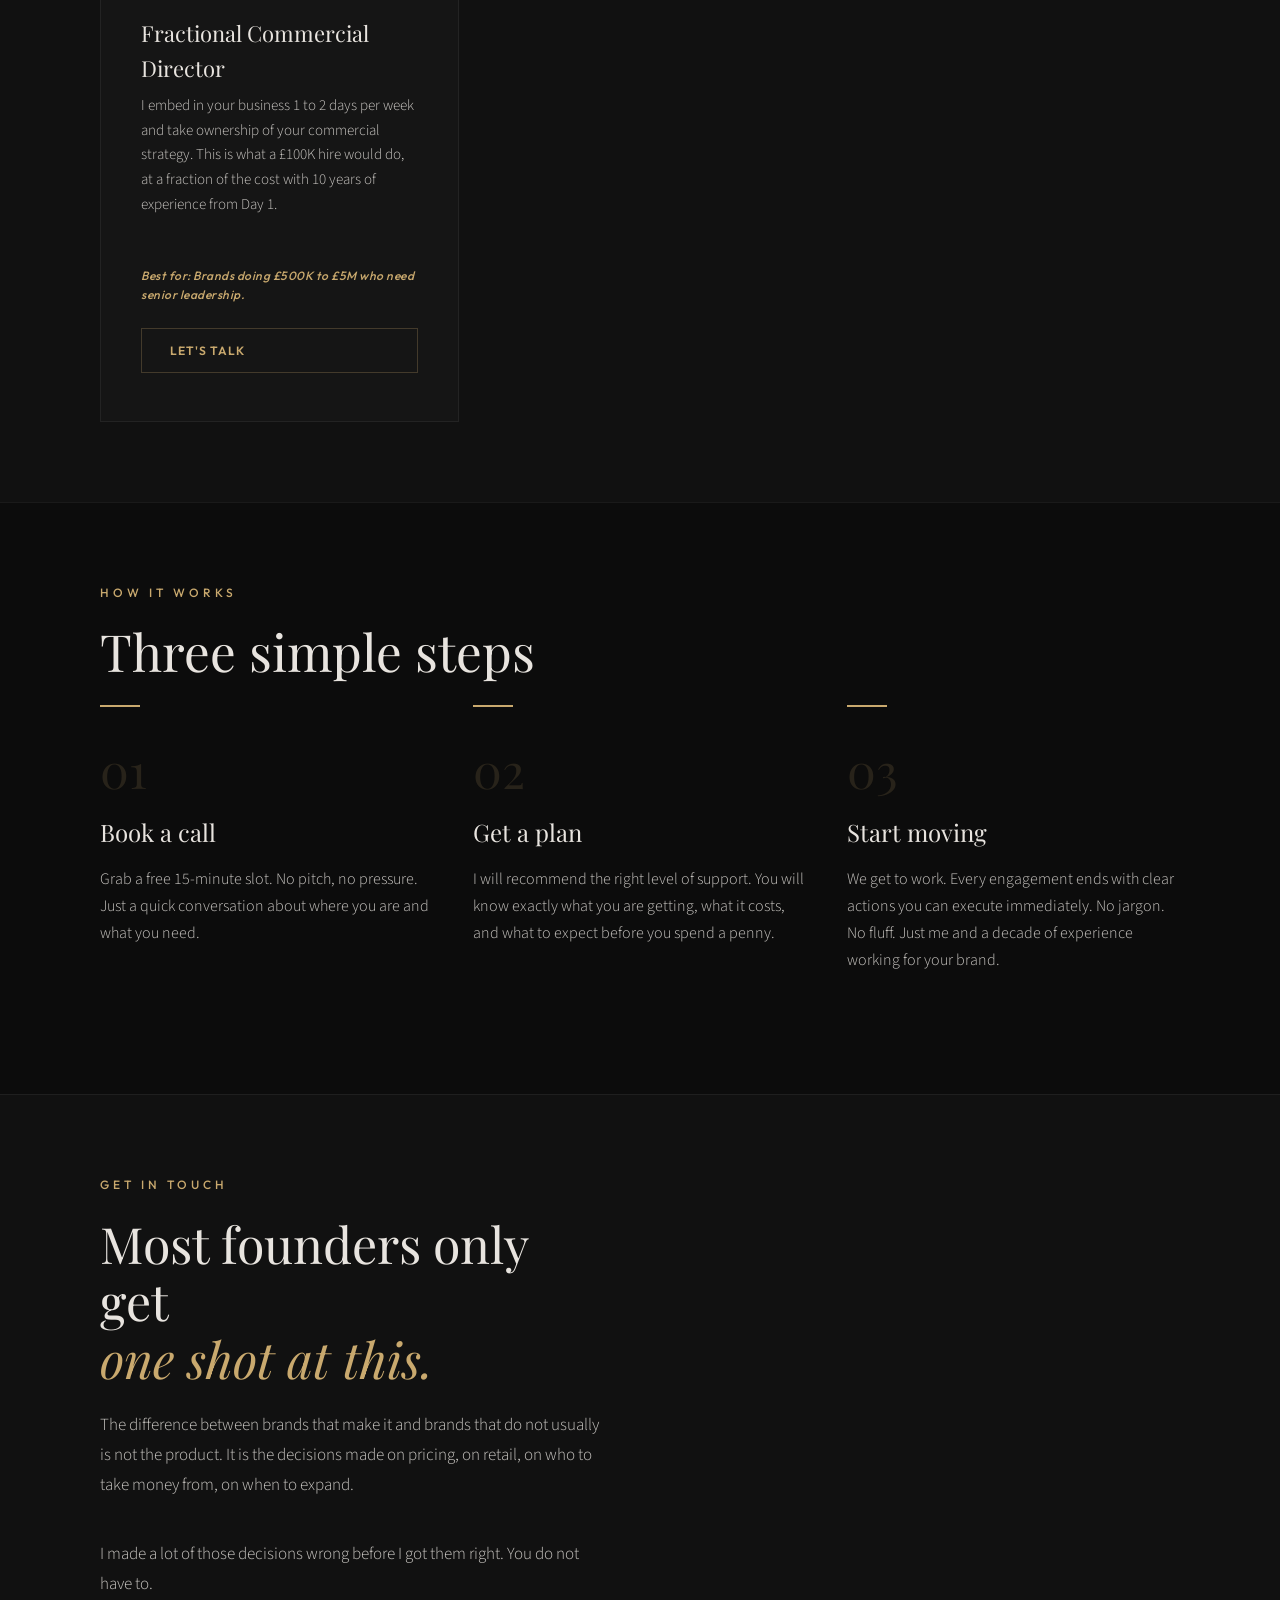
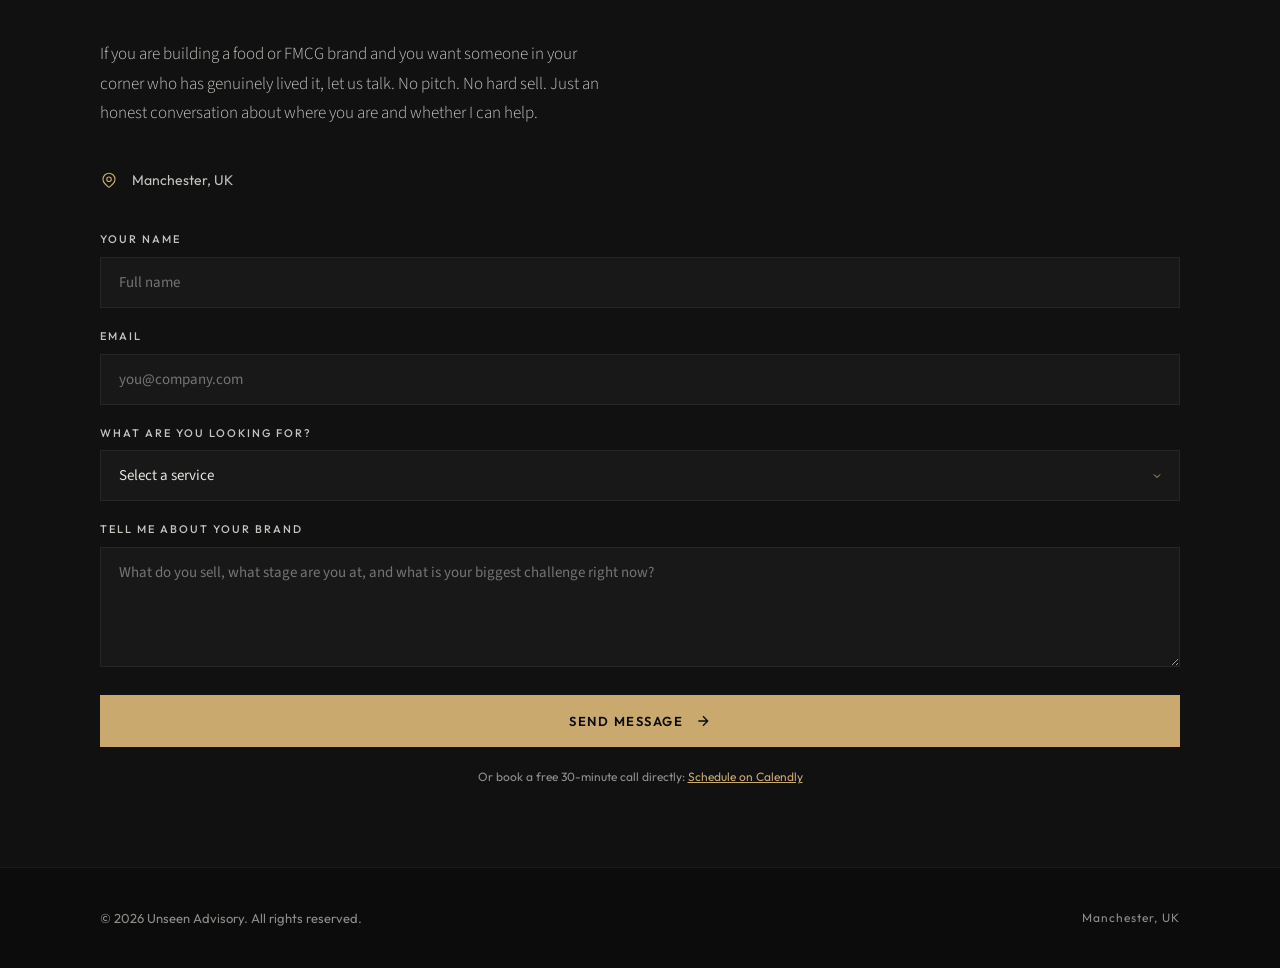
==== commit be207dd4: "Add files via upload" ====
--- a/index.html
+++ b/index.html
@@ -88,7 +88,7 @@
 .nav-logo {
   font-family: var(--font-display);
   font-size: 18px;
-  font-weight: 600;
+  font-weight: 400;
   color: var(--text-bright);
   letter-spacing: 0.5px;
 }
@@ -140,7 +140,7 @@
   gap: 5px;
   cursor: pointer;
   padding: 8px;
-  z-index: 1001;
+  z-index: 1002;
 }
 
 .nav-hamburger span {
@@ -1157,8 +1157,10 @@
     flex-direction: column;
     justify-content: center;
     align-items: center;
-    gap: 28px;
-    z-index: 999;
+    gap: 20px;
+    z-index: 1001;
+    padding-top: 80px;
+    overflow-y: auto;
   }
 
   .nav-links.open {
@@ -1225,14 +1227,19 @@
      =========================== -->
 <nav class="nav" id="nav">
   <div class="nav-inner">
-    <a href="#hero" class="nav-logo">Unseen Advisory<span>.</span></a>
+    <a href="#hero" class="nav-logo">
+      <svg width="190" height="36" viewBox="0 0 500 96" xmlns="http://www.w3.org/2000/svg">
+        <text x="0" y="68" font-family="Georgia, serif" font-size="52" font-weight="400" font-style="italic" fill="#ffffff" letter-spacing="0">Unseen</text>
+        <text x="175" y="68" font-family="Georgia, serif" font-size="52" font-weight="400" font-style="normal" fill="#c9a96e" letter-spacing="0">Advisory</text>
+      </svg>
+    </a>
     <ul class="nav-links" id="navLinks">
       <li><a href="#about" onclick="closeNav()">About</a></li>
       <li><a href="#story" onclick="closeNav()">My Story</a></li>
       <li><a href="#services" onclick="closeNav()">What I Do</a></li>
       <li><a href="#packages" onclick="closeNav()">Packages</a></li>
       <li><a href="#how" onclick="closeNav()">How It Works</a></li>
-      <li><a href="https://calendly.com/manavthapar/30min" target="_blank" onclick="closeNav()" class="nav-cta">Book a Call</a></li>
+      <li><a href="https://calendly.com/manavthapar/30min" target="_blank" onclick="closeNav()" class="nav-cta">Book Free Call</a></li>
     </ul>
     <div class="nav-hamburger" id="hamburger" onclick="toggleNav()">
       <span></span><span></span><span></span>
@@ -1248,9 +1255,9 @@
     <div class="hero-inner">
       <div>
         <div class="hero-tag">Strategic Advisor to Food & FMCG Brands</div>
-        <h1 class="hero-headline">I built a brand to 13,000 stores across 25&nbsp;countries. <i>Now I help founders do it smarter.</i></h1>
-        <p class="hero-sub">Retail strategy. Fundraising. NPD. International expansion. Wealth preservation. Sustainability. Founder mentorship. I co-founded LoveRaw and I have lived every stage of the scale-up journey.</p>
-        <a href="https://calendly.com/manavthapar/30min" target="_blank" class="hero-cta">Book a Free Call <svg viewBox="0 0 24 24" fill="none" stroke="currentColor" stroke-width="2"><path d="M5 12h14M12 5l7 7-7 7"/></svg></a>
+        <h1 class="hero-headline">You are building something real. But scaling alone is brutal.<i> Let someone who has done it sit in your corner.</i></h1>
+        <p class="hero-sub">I took LoveRaw from a kitchen to 13,000+ stores across 25 countries. I know what the sleepless nights feel like, what a bad buyer meeting costs you, and what it takes to raise money when no one knows your name. Now I work with food and FMCG founders who are ready to scale smarter, with someone who has actually been there.</p>
+        <a href="https://calendly.com/manavthapar/30min" target="_blank" class="hero-cta">Book a Free 30-Minute Call <svg viewBox="0 0 24 24" fill="none" stroke="currentColor" stroke-width="2"><path d="M5 12h14M12 5l7 7-7 7"/></svg></a>
       </div>
 
     </div>
@@ -1300,7 +1307,7 @@
         <h3>I am Manav. I co-founded LoveRaw and spent a decade scaling it from my kitchen to one of the UK's fastest-growing plant-based chocolate brands.</h3>
         <p>I secured listings in <strong>Tesco, Asda, Waitrose, Boots, WHSmith, and Co-Op</strong> in the UK, and expanded internationally into <strong>Carrefour, Spar, and Amazon</strong> across 25 countries. I grew brand awareness from 5% to 18% in a single year, generated over 36 million media impressions, and led multi-million-pound fundraising rounds.</p>
         <p>I also lived the hard side. Product recalls. Trademark disputes. Global supply chain disruption. And ultimately, the business being acquired out of administration. I have seen the full picture and that is exactly why founders trust me.</p>
-        <p>I now work with food and FMCG brands as a strategic advisor, helping founders scale faster and smarter than I did, while avoiding the mistakes I made along the way. I see the things you can't see yourself, the hidden problems, the blind spots, the opportunities you're missing.</p>
+        <p>I now work with food and FMCG brands as a strategic advisor, helping founders scale faster and smarter than I did, while avoiding the mistakes I made along the way. I see the things you cannot see yourself, the hidden problems, the blind spots, the opportunities you are missing.</p>
 
         <div class="stat-row">
           <div class="stat-item">
@@ -1509,8 +1516,10 @@
     <div class="contact-inner">
       <div class="fade-in">
         <div class="section-label">Get in Touch</div>
-        <h2 class="contact-headline">Let's talk about<br><i>your brand.</i></h2>
-        <p class="contact-text">Whether you are pitching Tesco next month, raising your first round, planning international expansion, or trying to figure out what is actually holding you back. I have been exactly where you are.</p>
+        <h2 class="contact-headline">Most founders only get<br><i>one shot at this.</i></h2>
+        <p class="contact-text">The difference between brands that make it and brands that do not usually is not the product. It is the decisions made on pricing, on retail, on who to take money from, on when to expand.</p>
+        <p class="contact-text" style="margin-top: 16px;">I made a lot of those decisions wrong before I got them right. You do not have to.</p>
+        <p class="contact-text" style="margin-top: 16px;">If you are building a food or FMCG brand and you want someone in your corner who has genuinely lived it, let us talk. No pitch. No hard sell. Just an honest conversation about where you are and whether I can help.</p>
 
         <div class="contact-details">
           <div class="contact-detail">
@@ -1551,7 +1560,7 @@
             <textarea name="message" placeholder="What do you sell, what stage are you at, and what is your biggest challenge right now?" required></textarea>
           </div>
           <button type="submit" class="form-submit">Send Message <svg width="16" height="16" viewBox="0 0 24 24" fill="none" stroke="currentColor" stroke-width="2"><path d="M5 12h14M12 5l7 7-7 7"/></svg></button>
-          <p class="form-note">Or book a free 15-minute call directly: <a href="https://calendly.com/manavthapar/30min" target="_blank" style="color: var(--accent); text-decoration: underline;">Schedule on Calendly</a></p>
+          <p class="form-note">Or book a free 30-minute call directly: <a href="https://calendly.com/manavthapar/30min" target="_blank" style="color: var(--accent); text-decoration: underline;">Schedule on Calendly</a></p>
         </form>
       </div>
     </div>
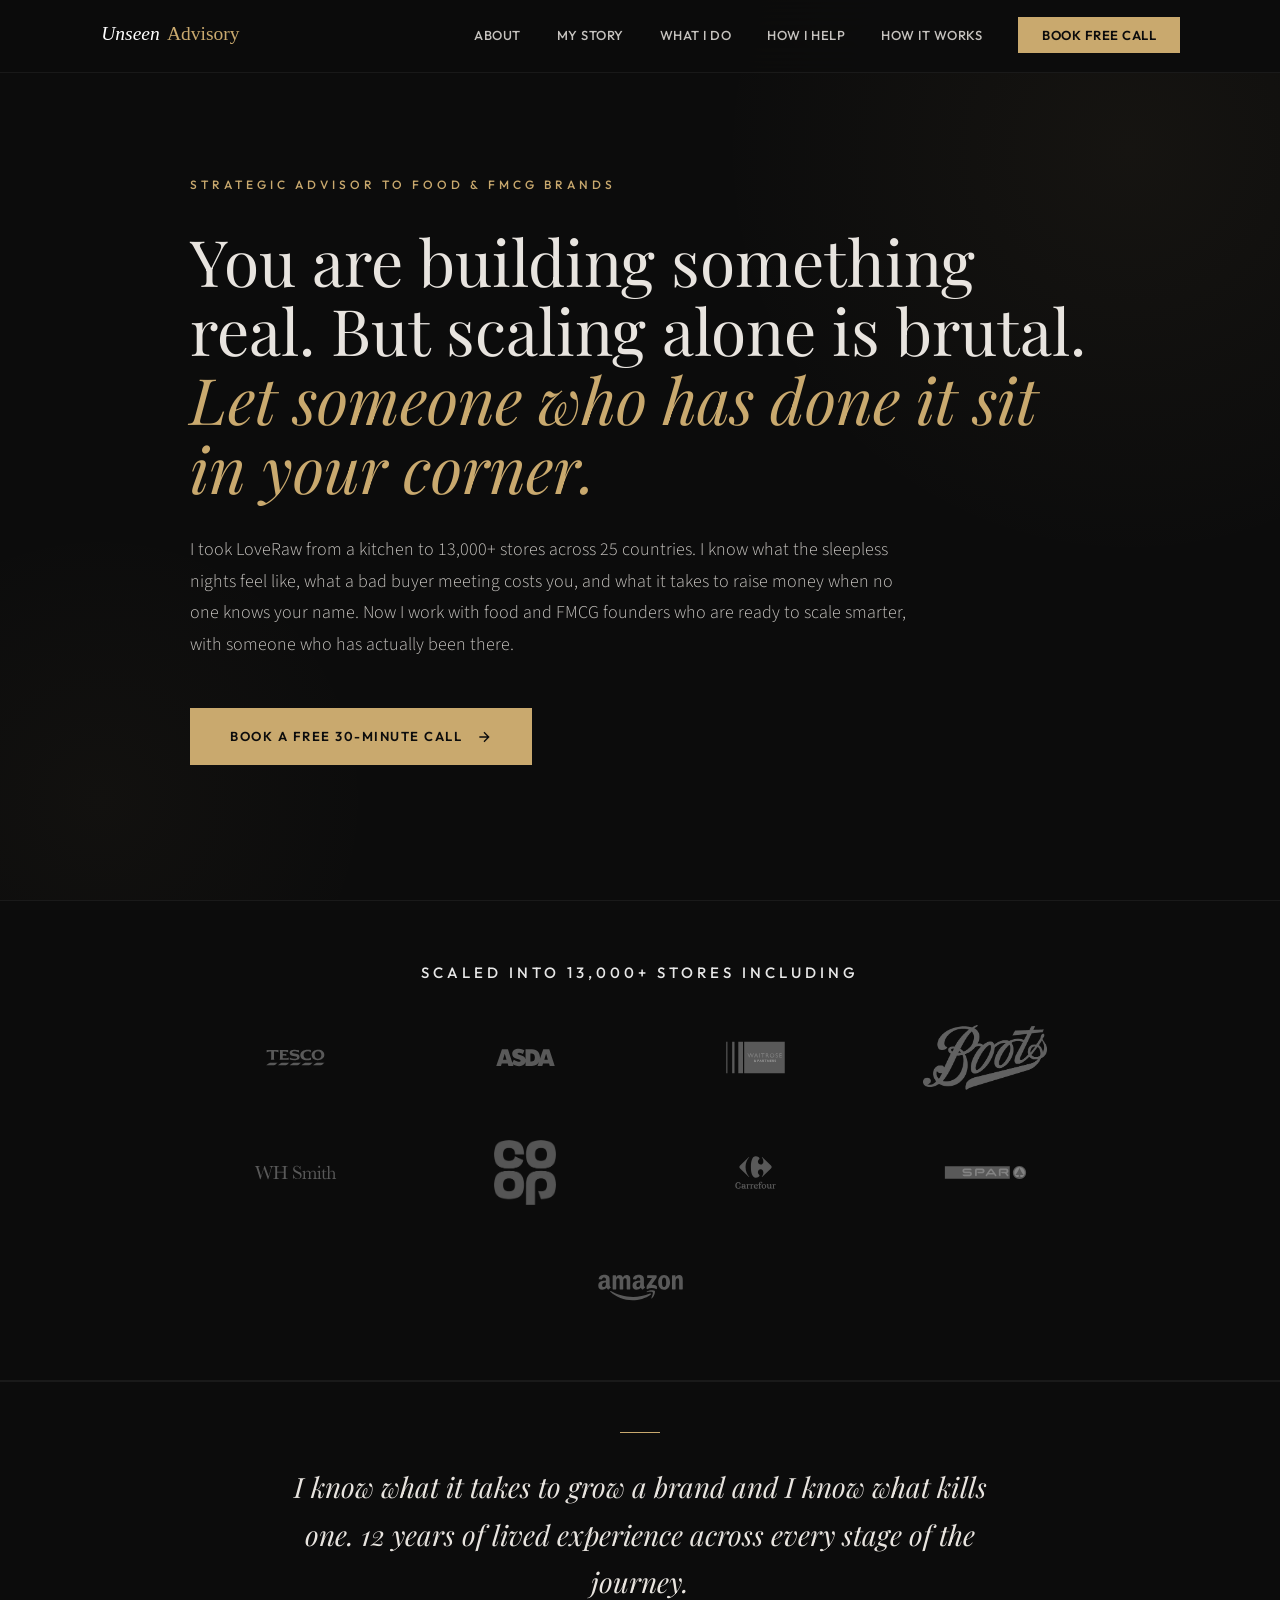
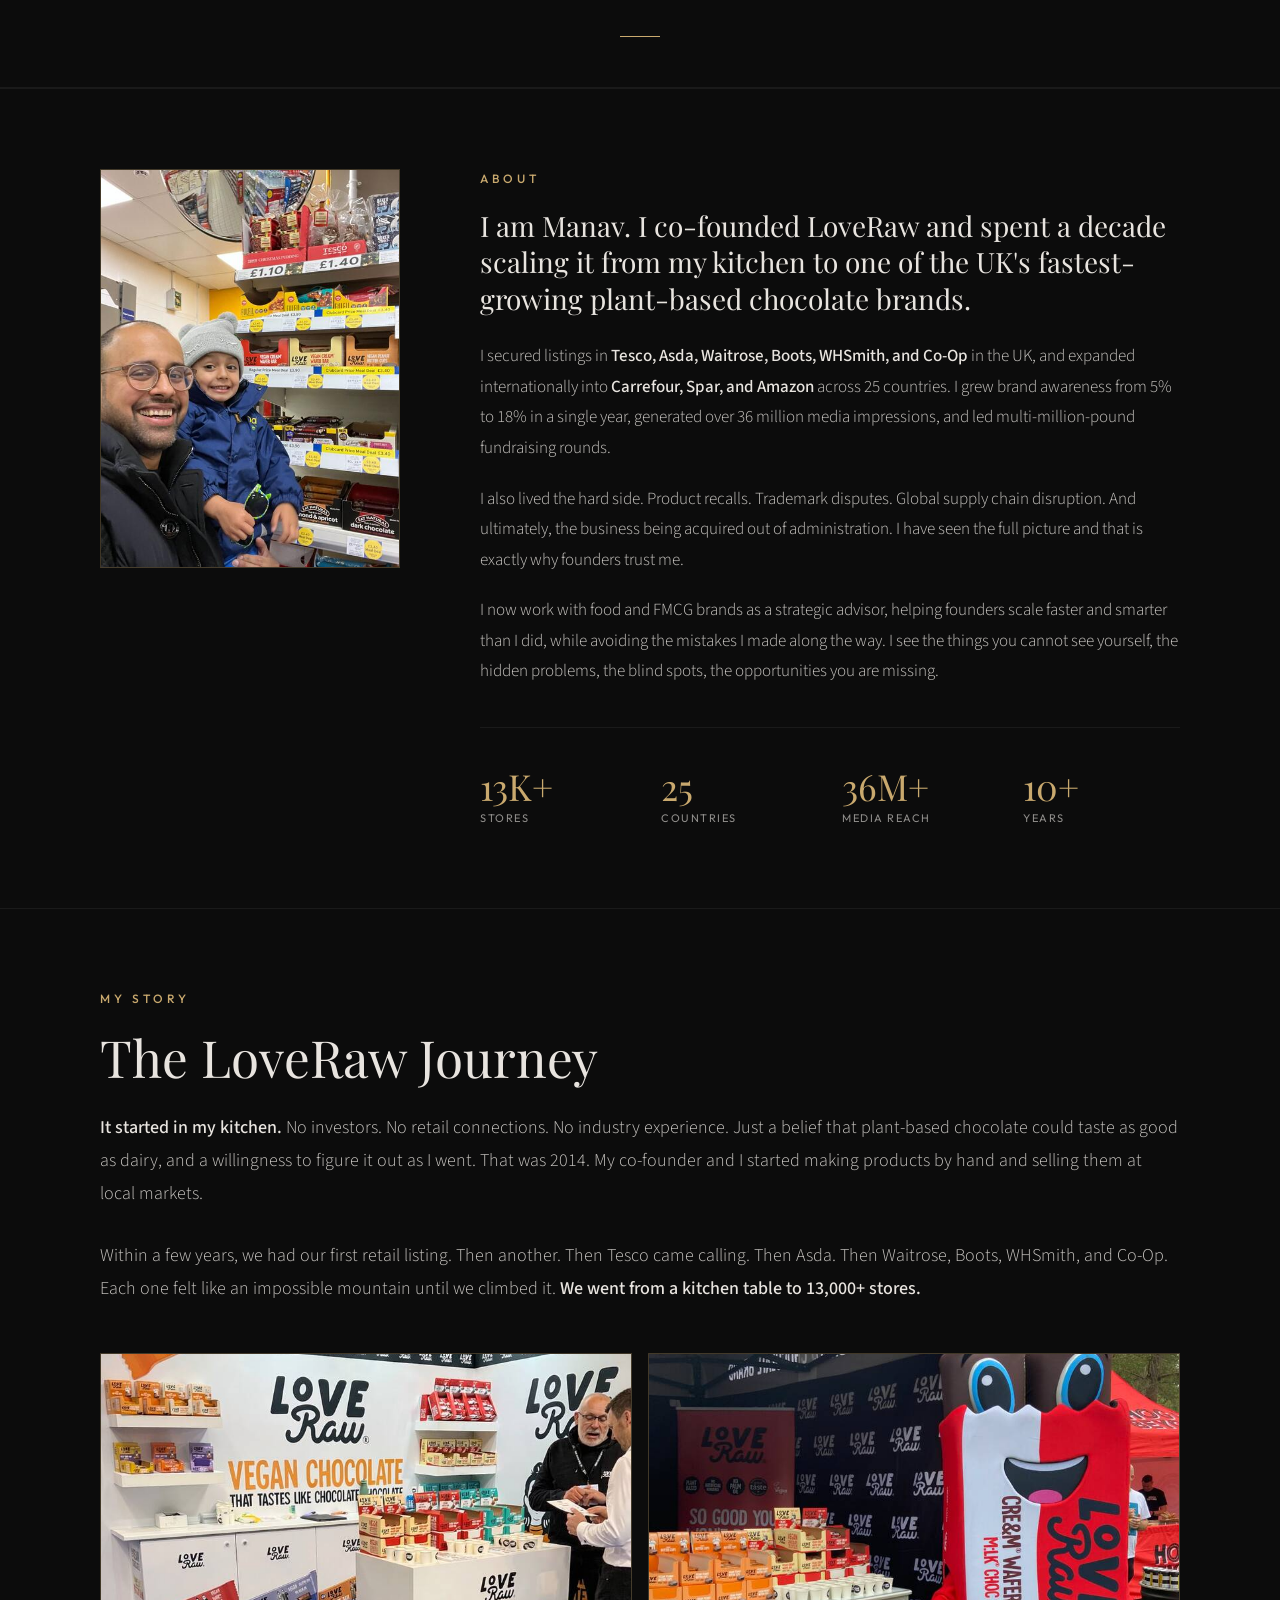
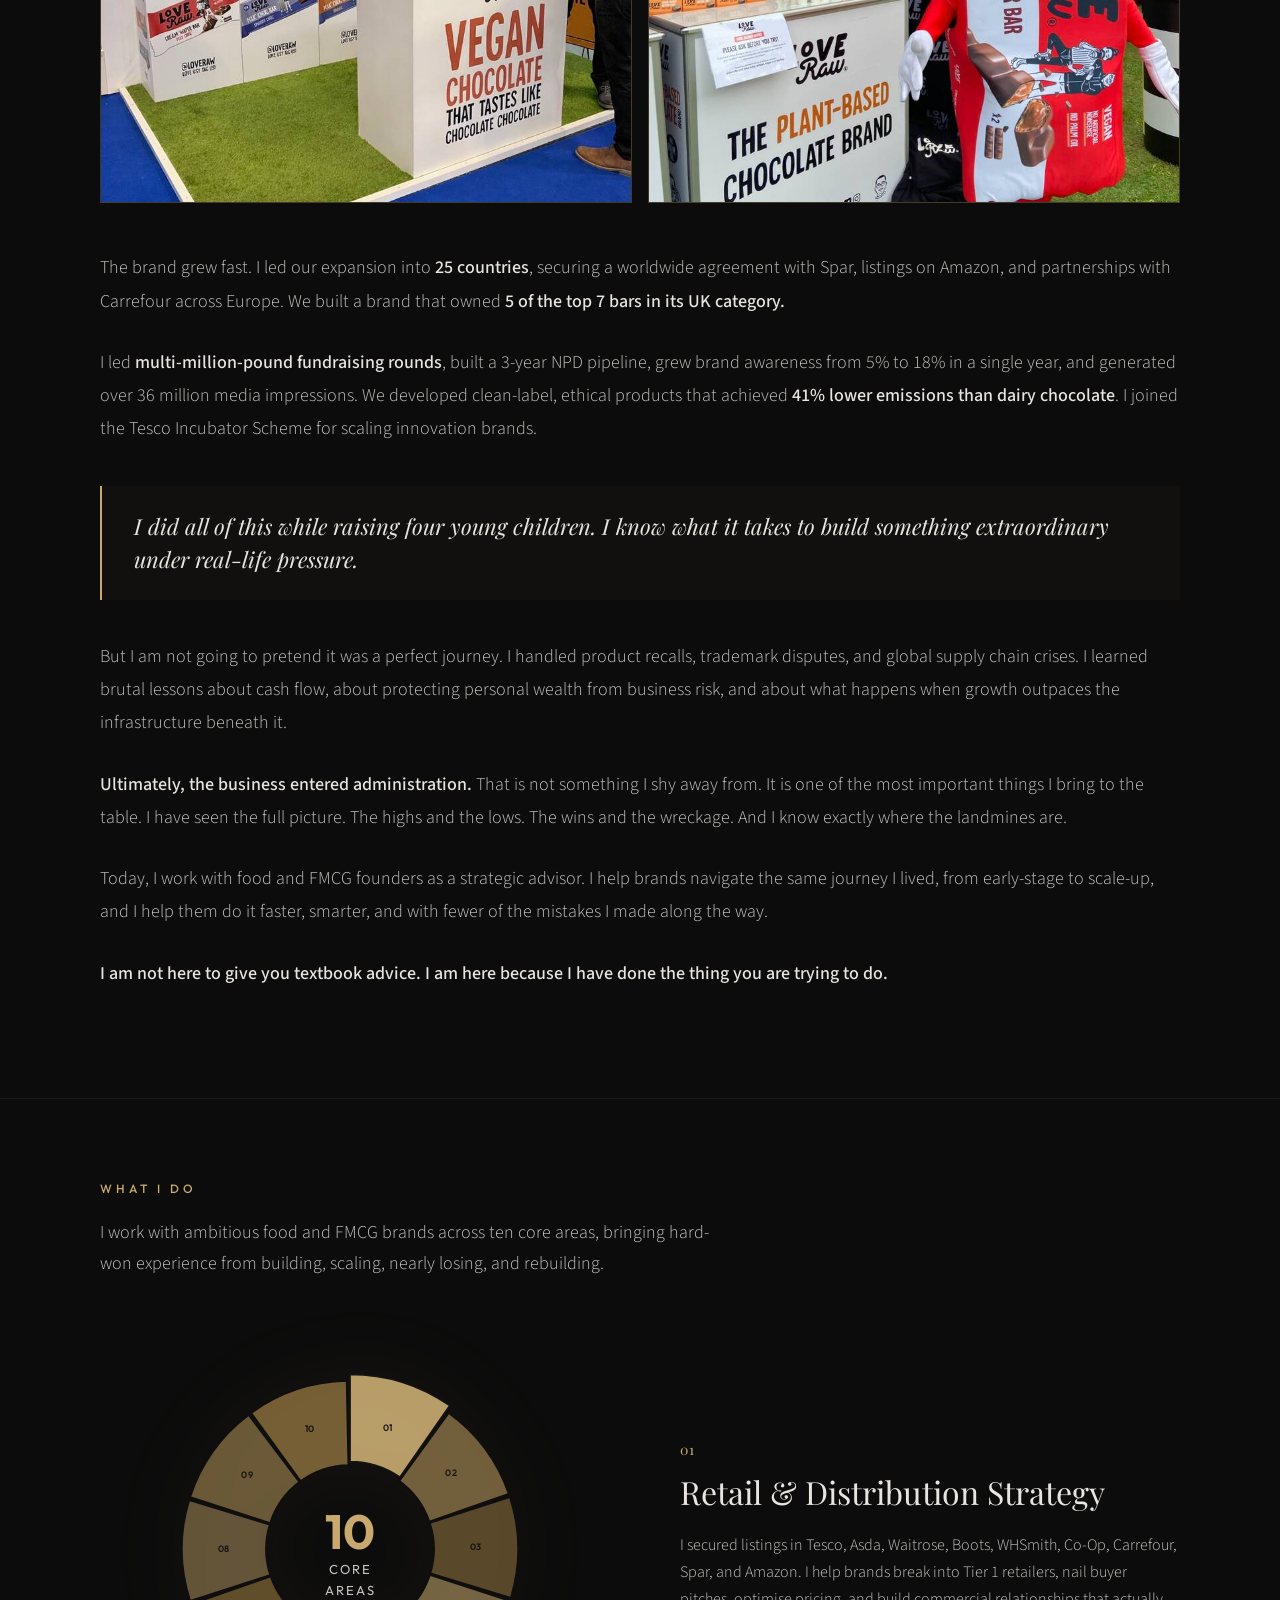
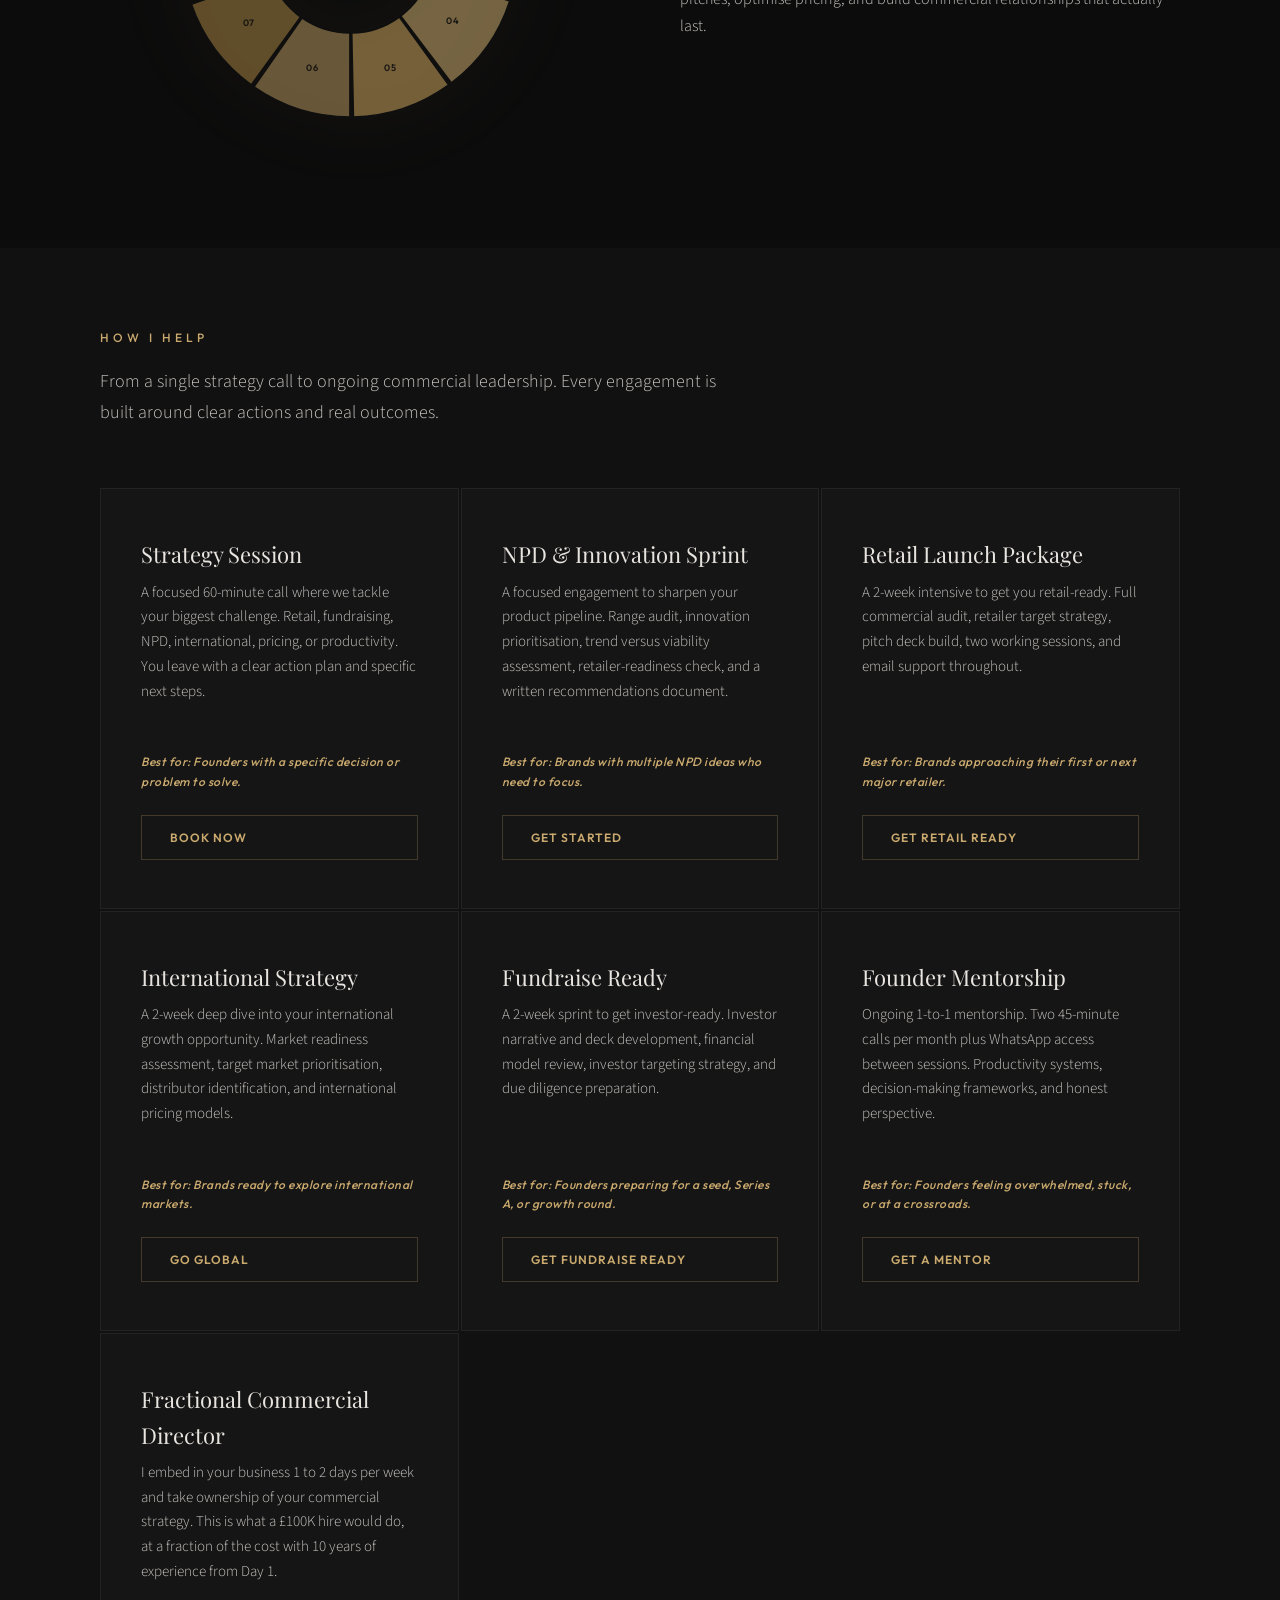
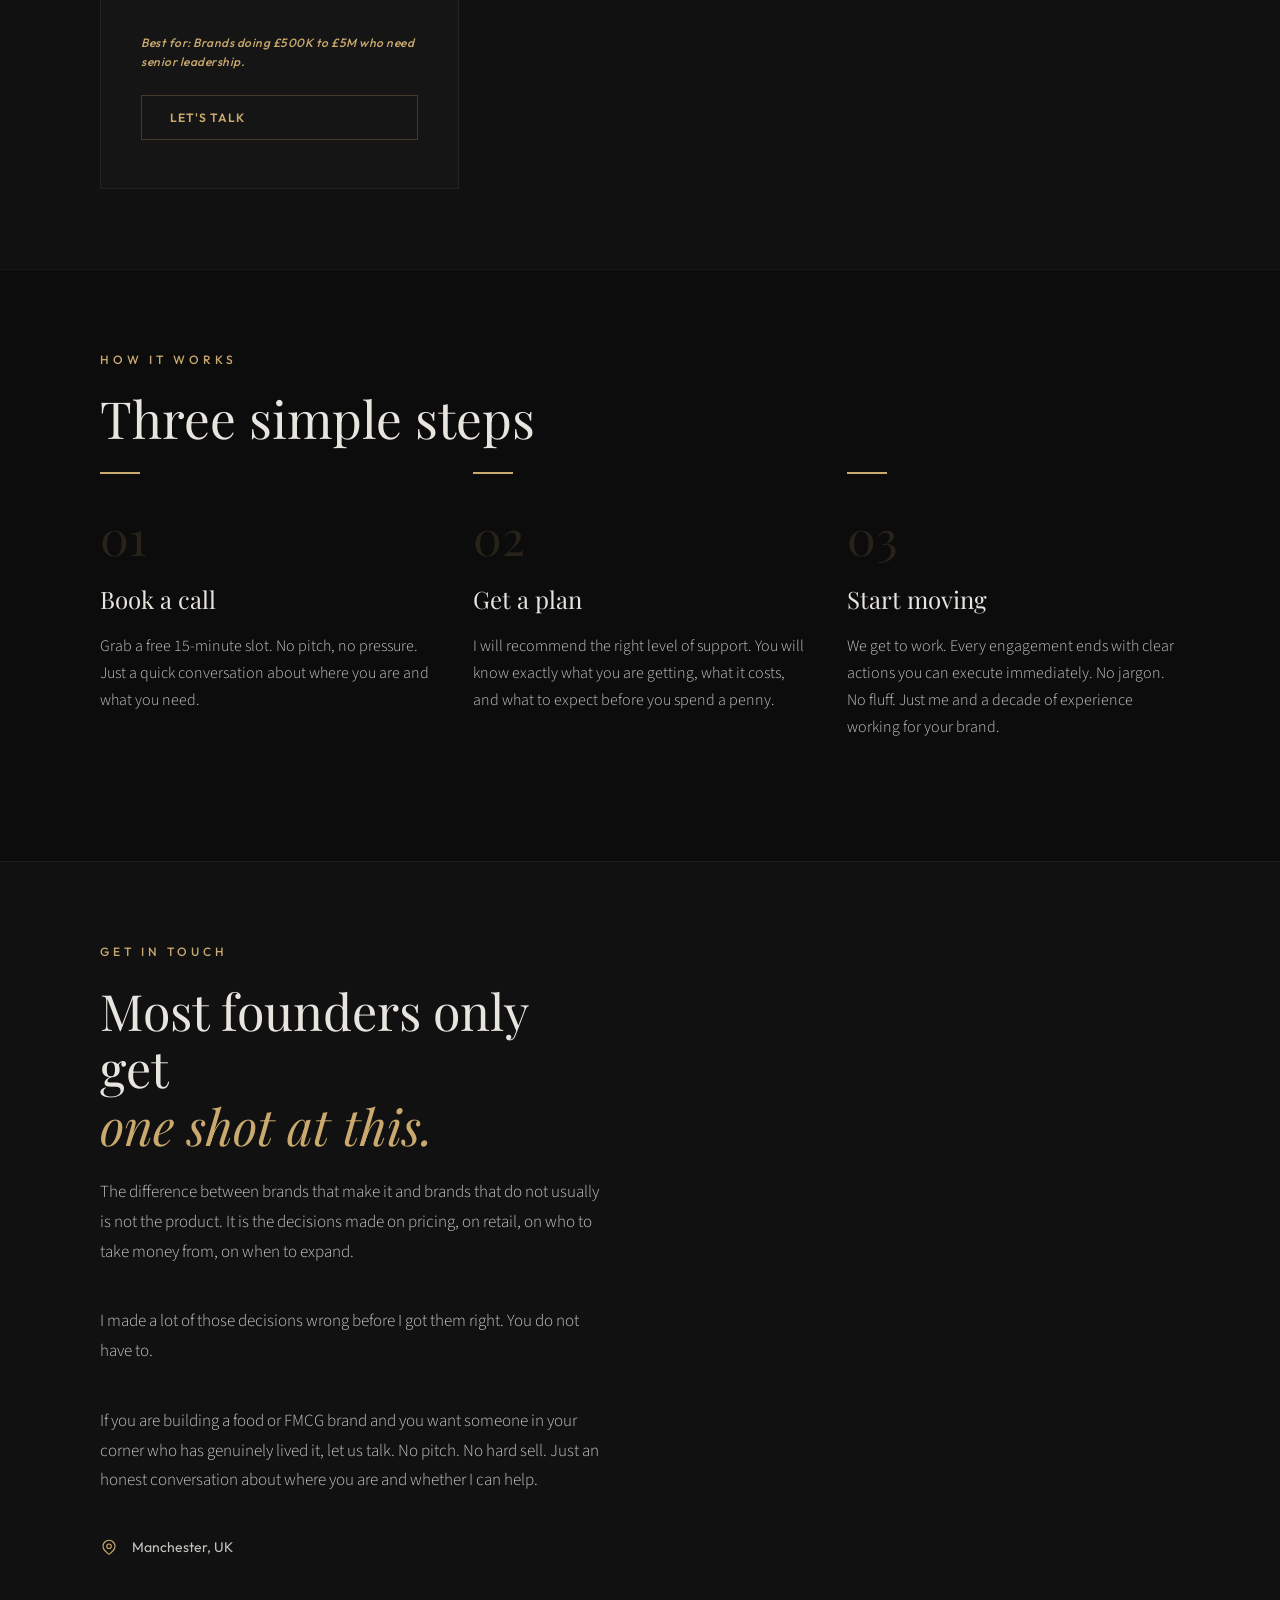
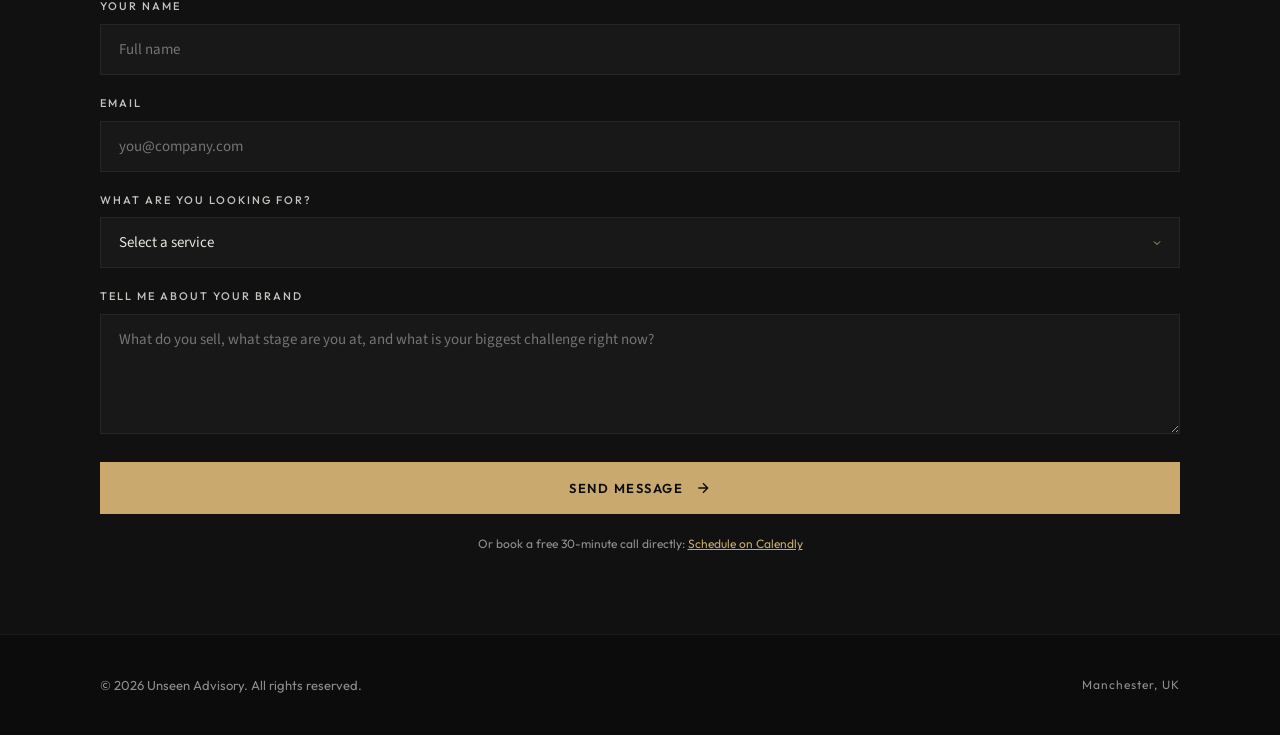
==== commit 4d4e1a39: "Add files via upload" ====
--- a/index.html
+++ b/index.html
@@ -775,7 +775,7 @@
    MY STORY
    =========================== */
 .story-content {
-  max-width: 760px;
+  max-width: 100%;
 }
 
 .story-content p {
@@ -785,6 +785,7 @@
   line-height: 1.85;
   font-weight: 300;
   margin-bottom: 28px;
+  max-width: 100%;
 }
 
 .story-content p strong {
@@ -1237,7 +1238,7 @@
       <li><a href="#about" onclick="closeNav()">About</a></li>
       <li><a href="#story" onclick="closeNav()">My Story</a></li>
       <li><a href="#services" onclick="closeNav()">What I Do</a></li>
-      <li><a href="#packages" onclick="closeNav()">Packages</a></li>
+      <li><a href="#packages" onclick="closeNav()">How I Help</a></li>
       <li><a href="#how" onclick="closeNav()">How It Works</a></li>
       <li><a href="https://calendly.com/manavthapar/30min" target="_blank" onclick="closeNav()" class="nav-cta">Book Free Call</a></li>
     </ul>
@@ -1412,7 +1413,7 @@
 <section class="section packages-section" id="packages">
   <div class="container">
     <div class="fade-in">
-      <div class="section-label">How to Work With Me</div>
+      <div class="section-label">How I Help</div>
       <p class="section-intro">From a single strategy call to ongoing commercial leadership. Every engagement is built around clear actions and real outcomes.</p>
     </div>
 
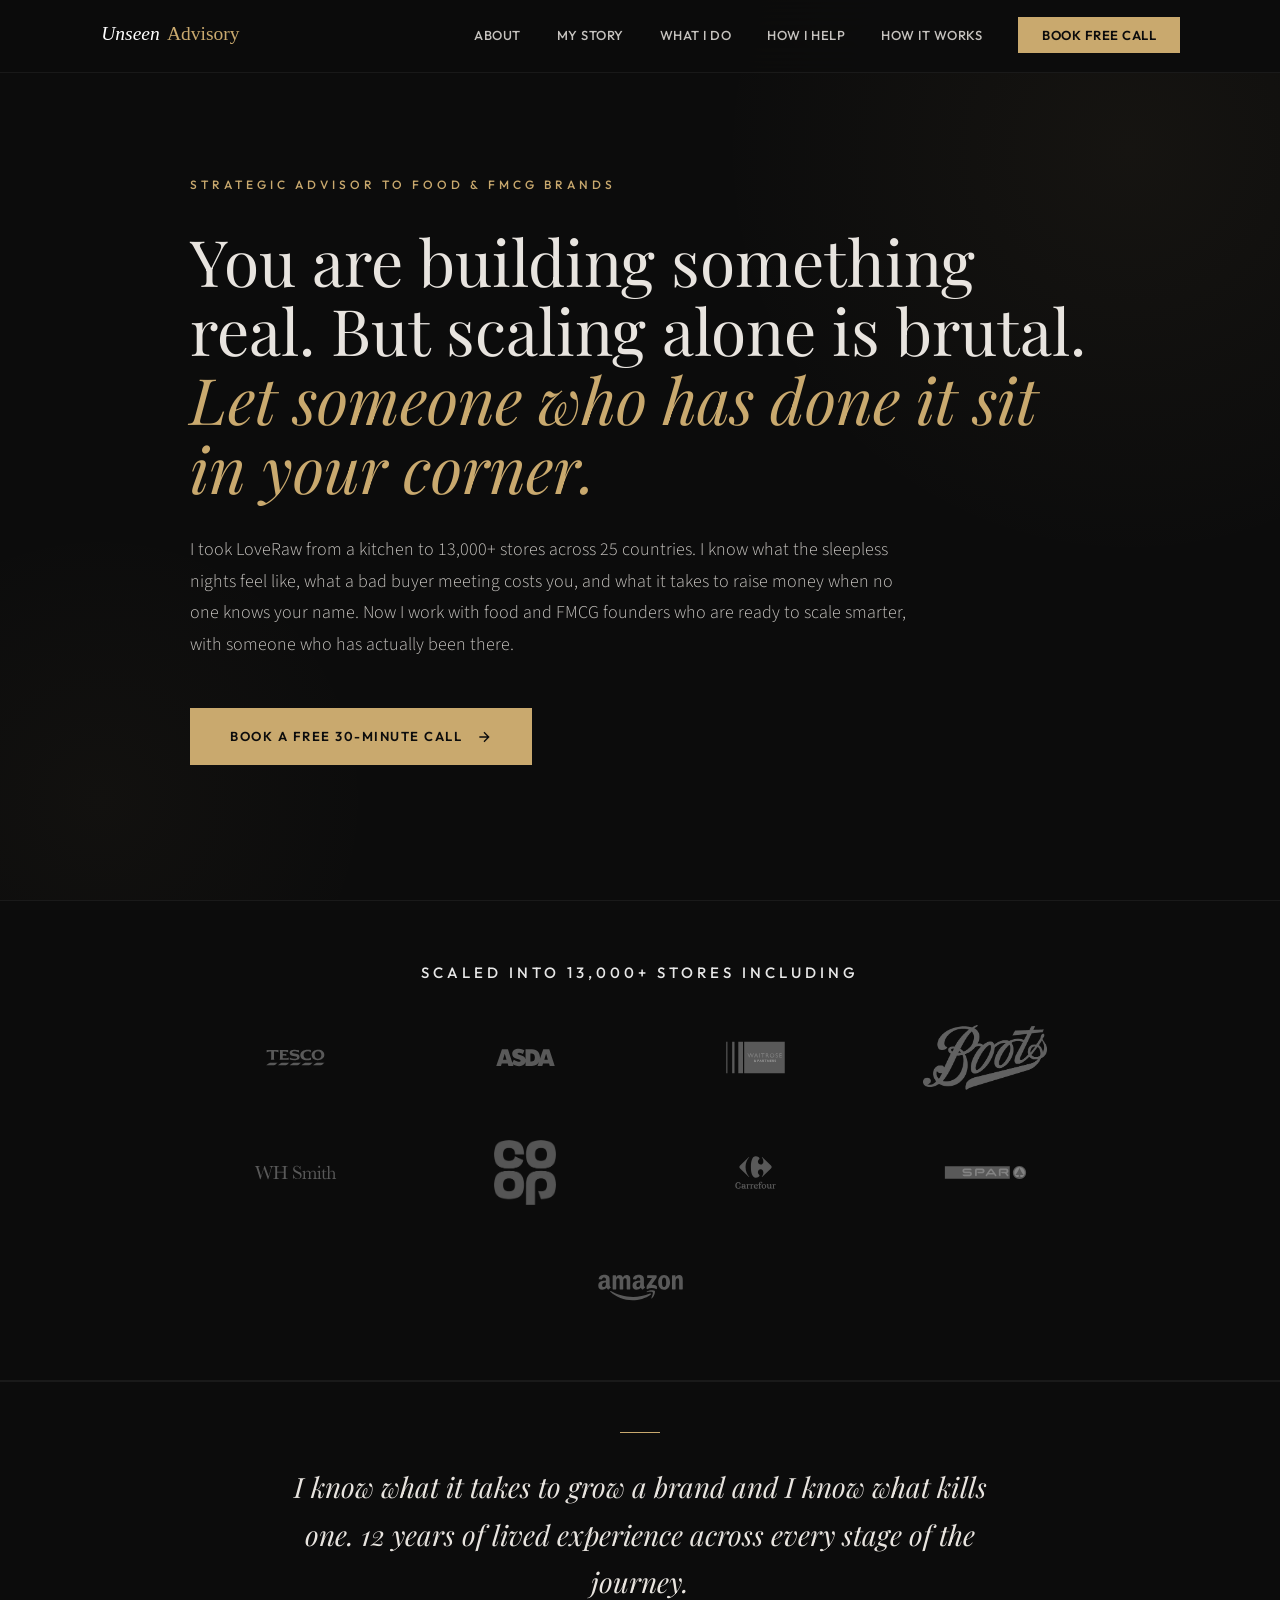
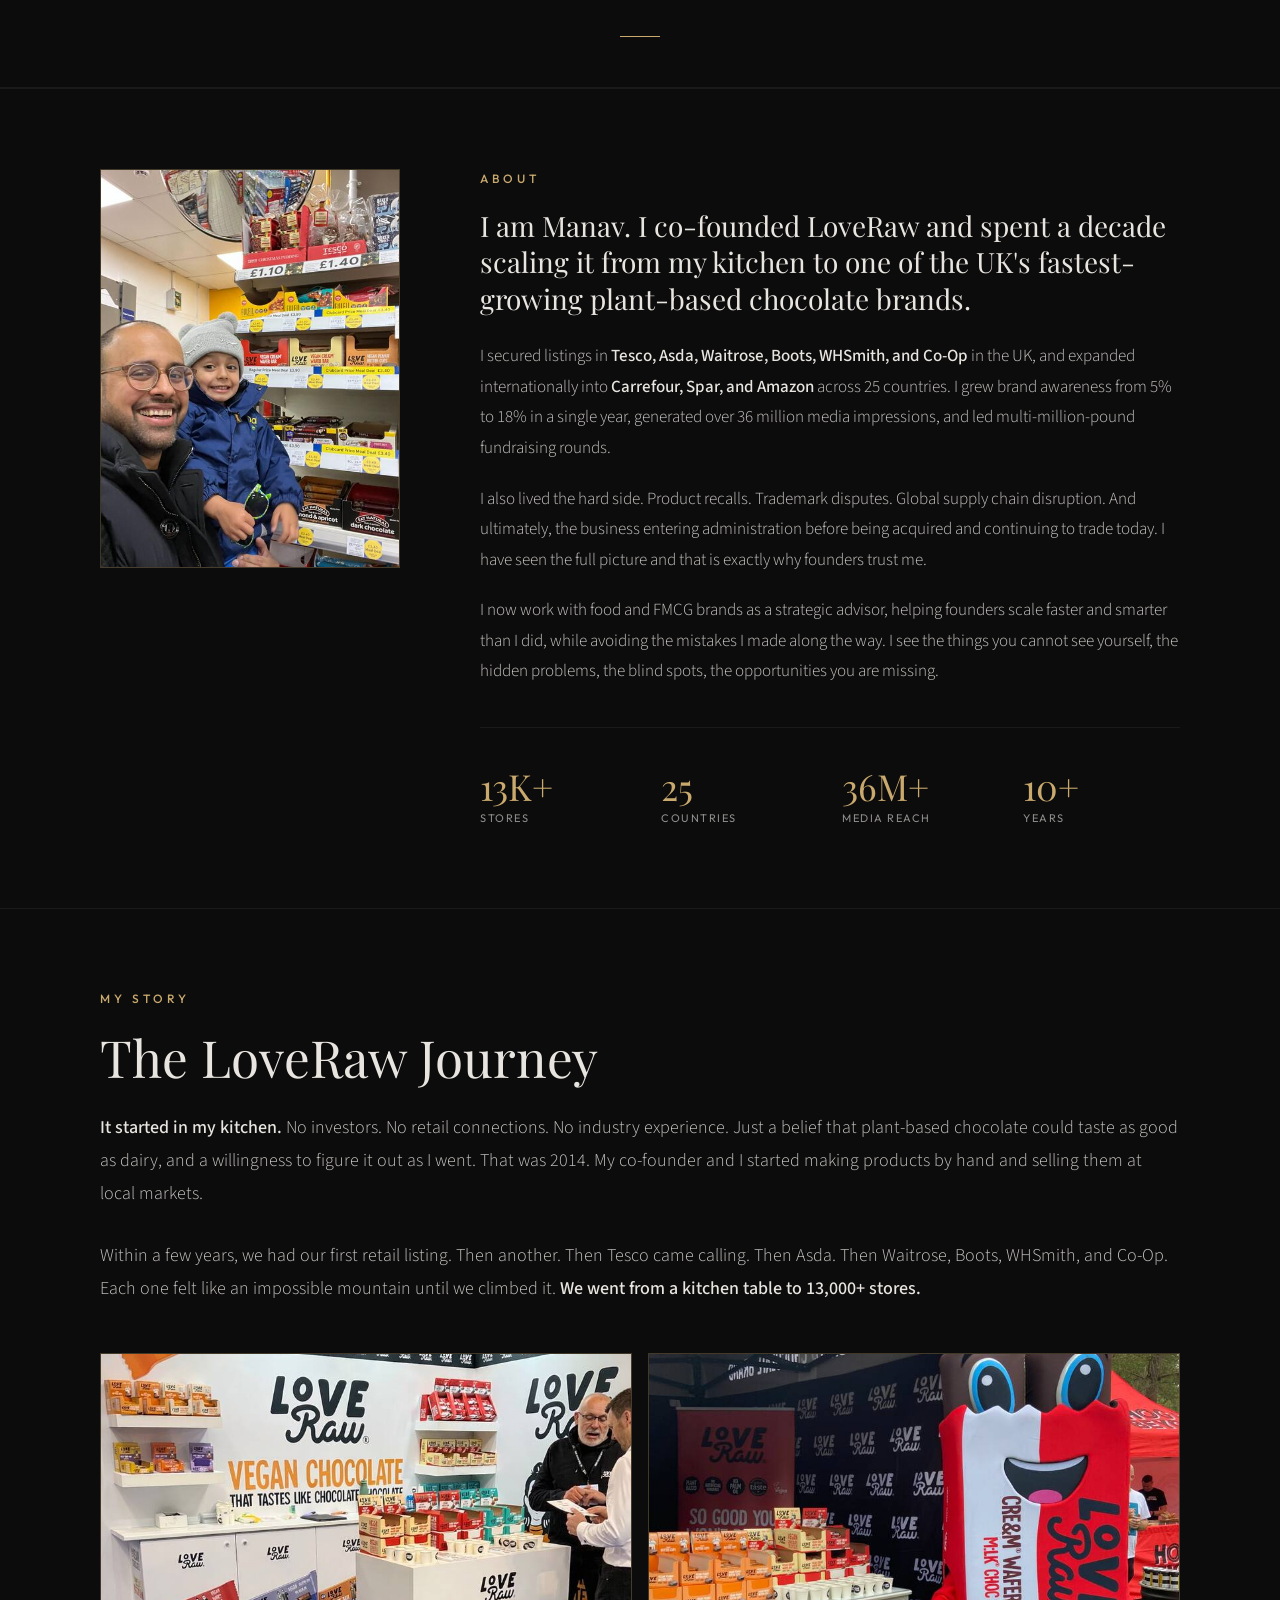
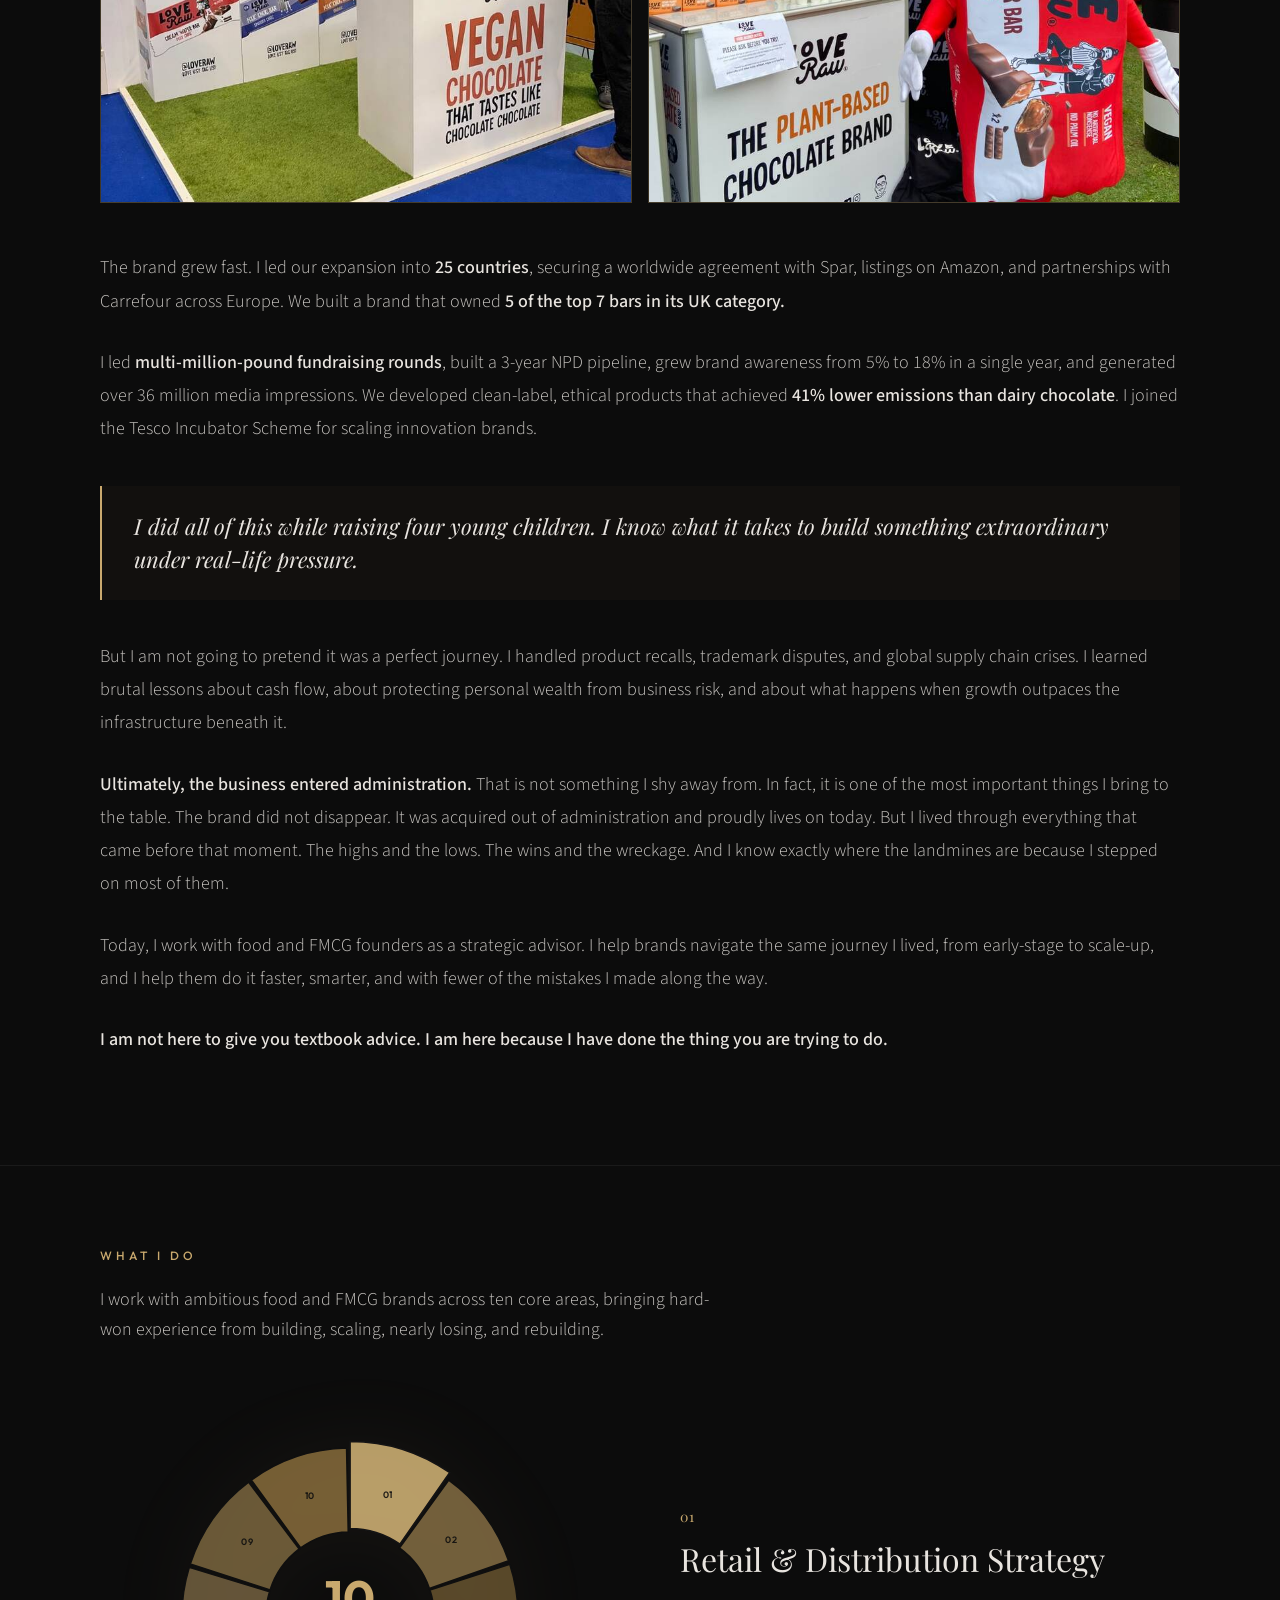
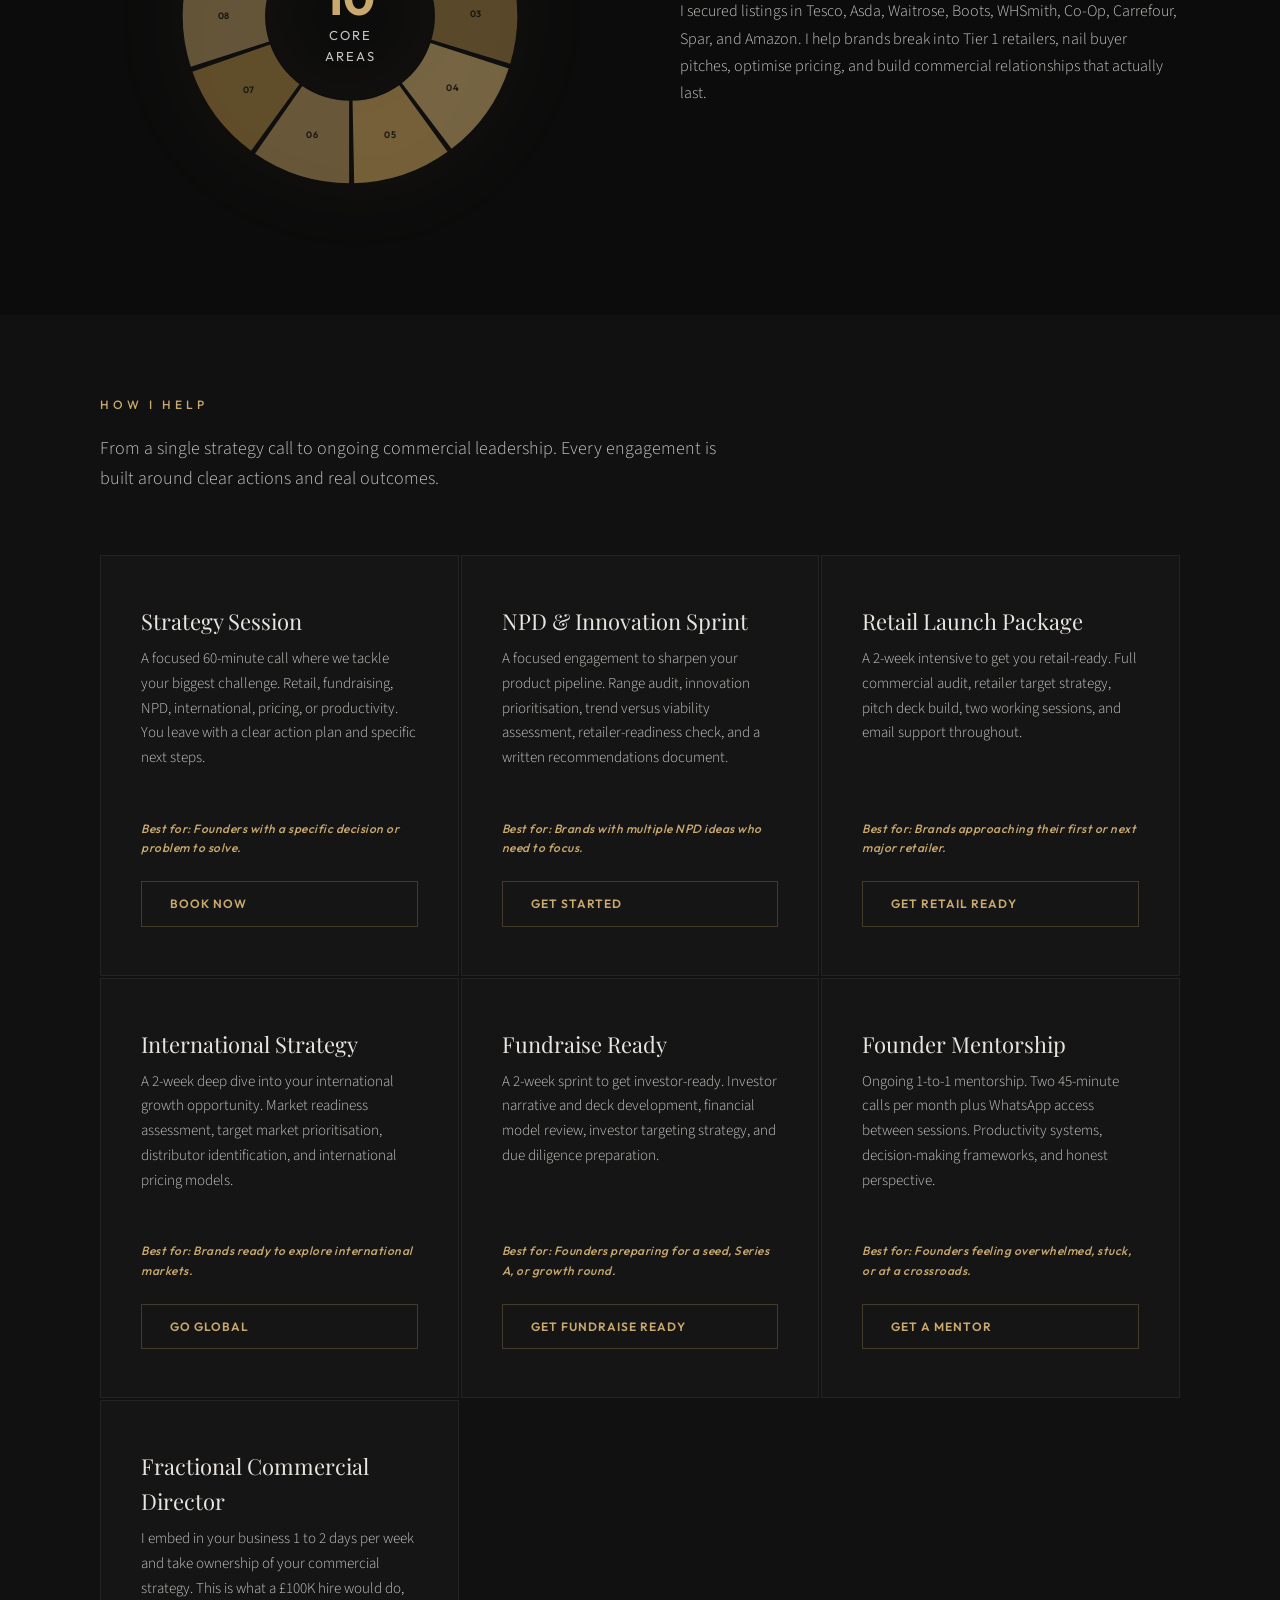
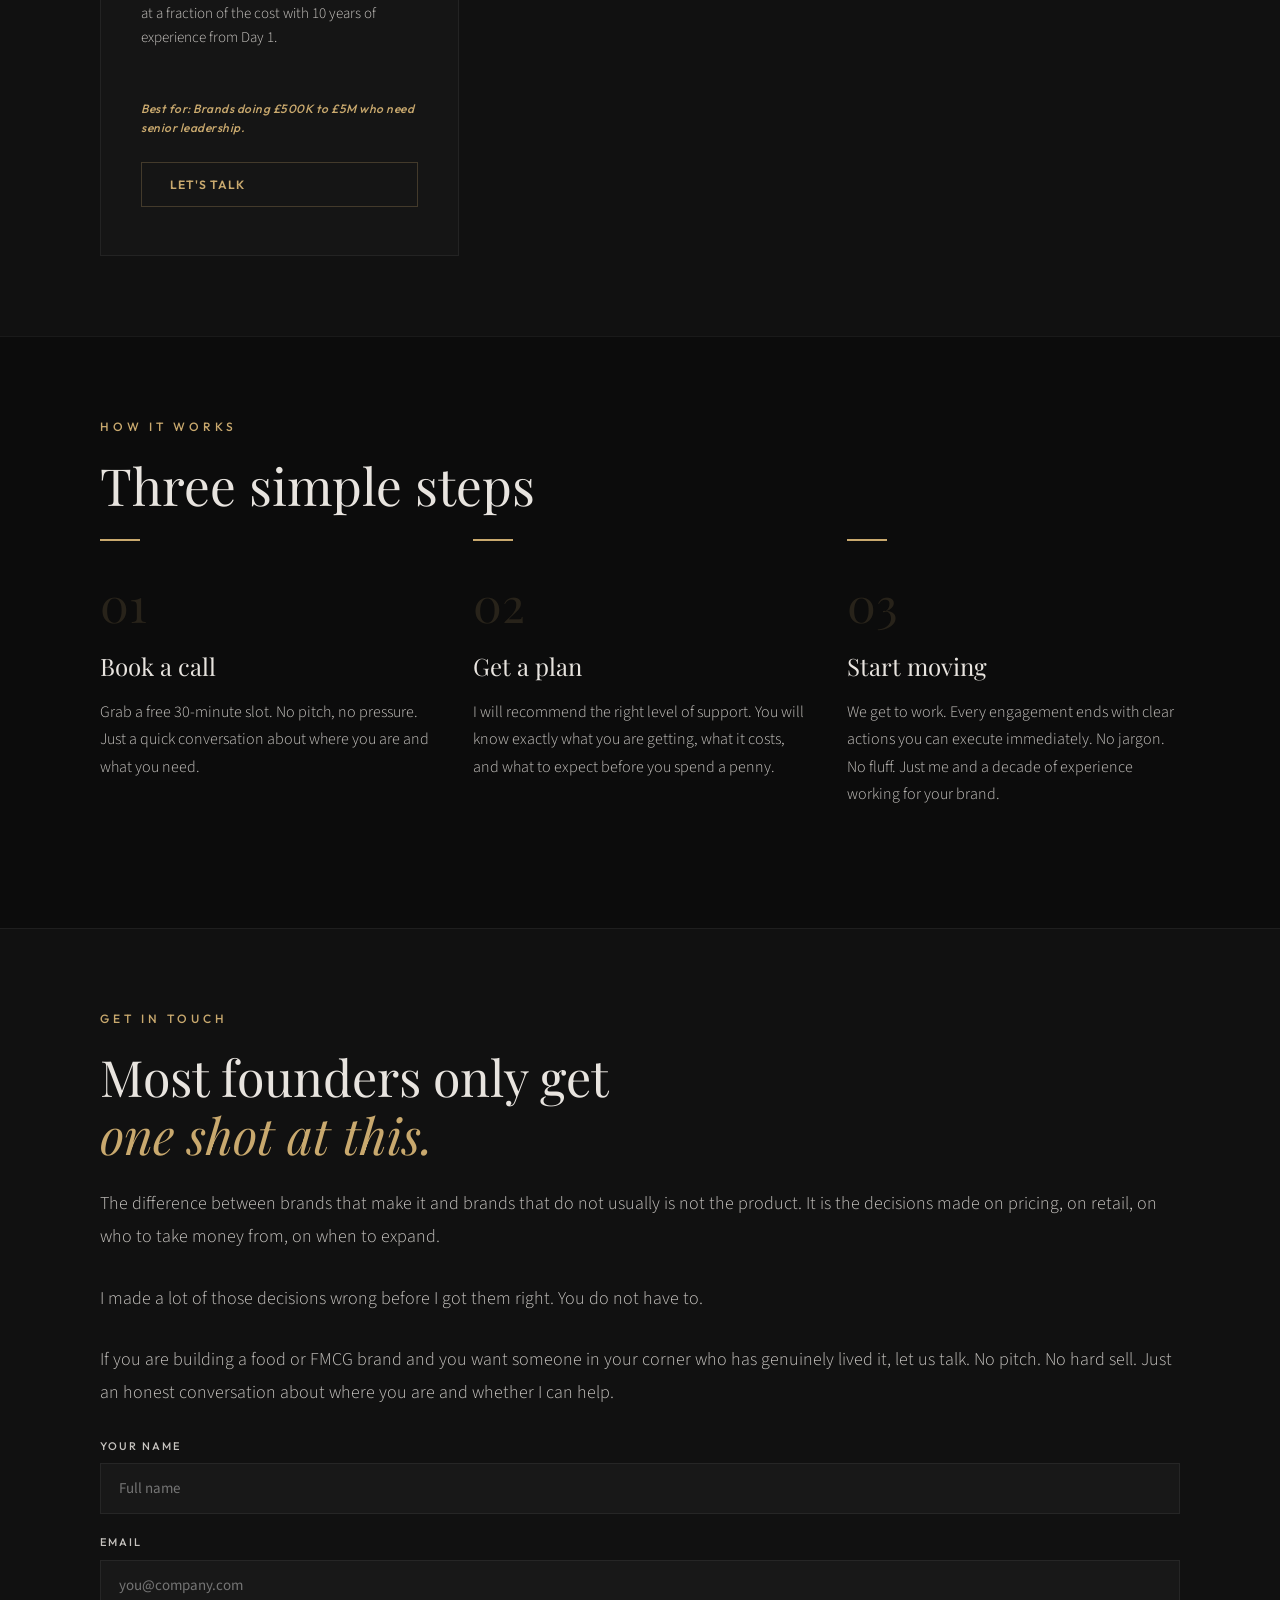
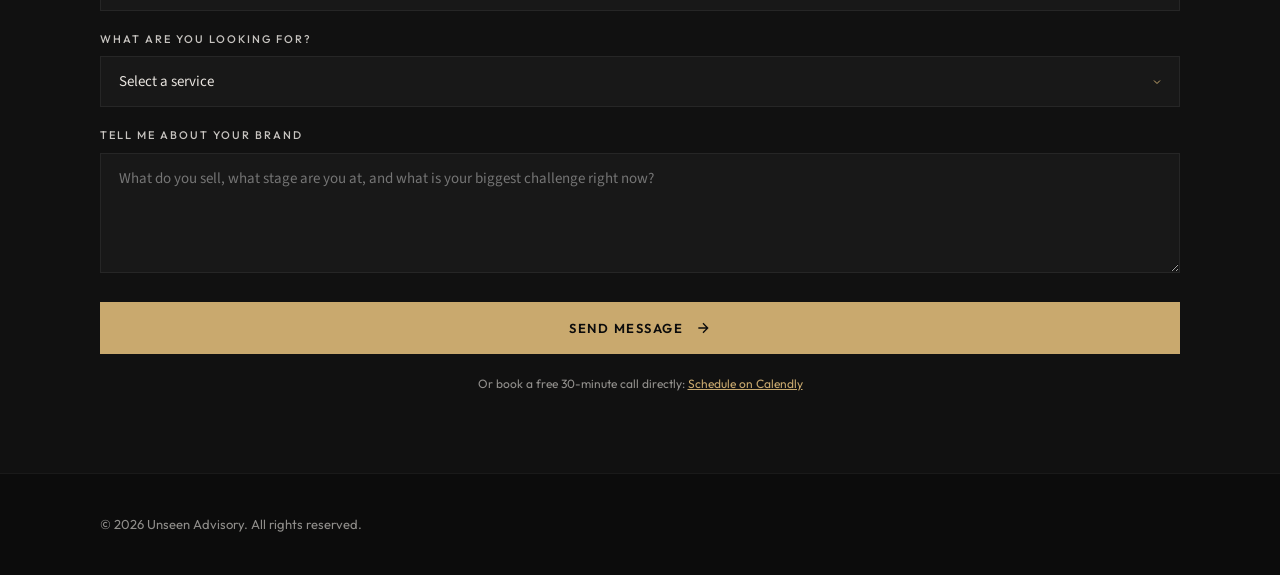
==== commit 349c8063: "Add files via upload" ====
--- a/index.html
+++ b/index.html
@@ -909,10 +909,7 @@
 }
 
 .contact-inner {
-  display: grid;
-  grid-template-columns: 1fr 1fr;
-  gap: 80px;
-  align-items: start;
+  display: block;
 }
 
 .contact-headline {
@@ -931,11 +928,11 @@
 
 .contact-text {
   font-family: var(--font-body);
-  font-size: 17px;
+  font-size: 18px;
   color: var(--muted);
-  line-height: 1.75;
+  line-height: 1.85;
   font-weight: 300;
-  margin-bottom: 40px;
+  margin-bottom: 28px;
 }
 
 .contact-details {
@@ -1307,7 +1304,7 @@
         <div class="section-label">About</div>
         <h3>I am Manav. I co-founded LoveRaw and spent a decade scaling it from my kitchen to one of the UK's fastest-growing plant-based chocolate brands.</h3>
         <p>I secured listings in <strong>Tesco, Asda, Waitrose, Boots, WHSmith, and Co-Op</strong> in the UK, and expanded internationally into <strong>Carrefour, Spar, and Amazon</strong> across 25 countries. I grew brand awareness from 5% to 18% in a single year, generated over 36 million media impressions, and led multi-million-pound fundraising rounds.</p>
-        <p>I also lived the hard side. Product recalls. Trademark disputes. Global supply chain disruption. And ultimately, the business being acquired out of administration. I have seen the full picture and that is exactly why founders trust me.</p>
+        <p>I also lived the hard side. Product recalls. Trademark disputes. Global supply chain disruption. And ultimately, the business entering administration before being acquired and continuing to trade today. I have seen the full picture and that is exactly why founders trust me.</p>
         <p>I now work with food and FMCG brands as a strategic advisor, helping founders scale faster and smarter than I did, while avoiding the mistakes I made along the way. I see the things you cannot see yourself, the hidden problems, the blind spots, the opportunities you are missing.</p>
 
         <div class="stat-row">
@@ -1367,7 +1364,7 @@
 
       <p>But I am not going to pretend it was a perfect journey. I handled product recalls, trademark disputes, and global supply chain crises. I learned brutal lessons about cash flow, about protecting personal wealth from business risk, and about what happens when growth outpaces the infrastructure beneath it.</p>
 
-      <p><strong>Ultimately, the business entered administration.</strong> That is not something I shy away from. It is one of the most important things I bring to the table. I have seen the full picture. The highs and the lows. The wins and the wreckage. And I know exactly where the landmines are.</p>
+      <p><strong>Ultimately, the business entered administration.</strong> That is not something I shy away from. In fact, it is one of the most important things I bring to the table. The brand did not disappear. It was acquired out of administration and proudly lives on today. But I lived through everything that came before that moment. The highs and the lows. The wins and the wreckage. And I know exactly where the landmines are because I stepped on most of them.</p>
 
       <p>Today, I work with food and FMCG founders as a strategic advisor. I help brands navigate the same journey I lived, from early-stage to scale-up, and I help them do it faster, smarter, and with fewer of the mistakes I made along the way.</p>
 
@@ -1491,7 +1488,7 @@
       <div class="step-card">
         <div class="step-num">01</div>
         <div class="step-title">Book a call</div>
-        <div class="step-desc">Grab a free 15-minute slot. No pitch, no pressure. Just a quick conversation about where you are and what you need.</div>
+        <div class="step-desc">Grab a free 30-minute slot. No pitch, no pressure. Just a quick conversation about where you are and what you need.</div>
       </div>
 
       <div class="step-card">
@@ -1519,15 +1516,10 @@
         <div class="section-label">Get in Touch</div>
         <h2 class="contact-headline">Most founders only get<br><i>one shot at this.</i></h2>
         <p class="contact-text">The difference between brands that make it and brands that do not usually is not the product. It is the decisions made on pricing, on retail, on who to take money from, on when to expand.</p>
-        <p class="contact-text" style="margin-top: 16px;">I made a lot of those decisions wrong before I got them right. You do not have to.</p>
-        <p class="contact-text" style="margin-top: 16px;">If you are building a food or FMCG brand and you want someone in your corner who has genuinely lived it, let us talk. No pitch. No hard sell. Just an honest conversation about where you are and whether I can help.</p>
-
-        <div class="contact-details">
-          <div class="contact-detail">
-            <svg viewBox="0 0 24 24" fill="none" stroke="currentColor" stroke-width="1.5"><path d="M17.657 16.657L13.414 20.9a1.998 1.998 0 01-2.827 0l-4.244-4.243a8 8 0 1111.314 0z"/><path d="M15 11a3 3 0 11-6 0 3 3 0 016 0z"/></svg>
-            <span>Manchester, UK</span>
-          </div>
-        </div>
+        <p class="contact-text">I made a lot of those decisions wrong before I got them right. You do not have to.</p>
+        <p class="contact-text">If you are building a food or FMCG brand and you want someone in your corner who has genuinely lived it, let us talk. No pitch. No hard sell. Just an honest conversation about where you are and whether I can help.</p>
+
+
 
         </div>
       </div>
@@ -1575,7 +1567,7 @@
   <div class="container">
     <div class="footer-inner">
       <div class="footer-left">&copy; 2026 Unseen Advisory. All rights reserved.</div>
-      <div class="footer-right">Manchester, UK</div>
+      <div class="footer-right"></div>
     </div>
   </div>
 </footer>
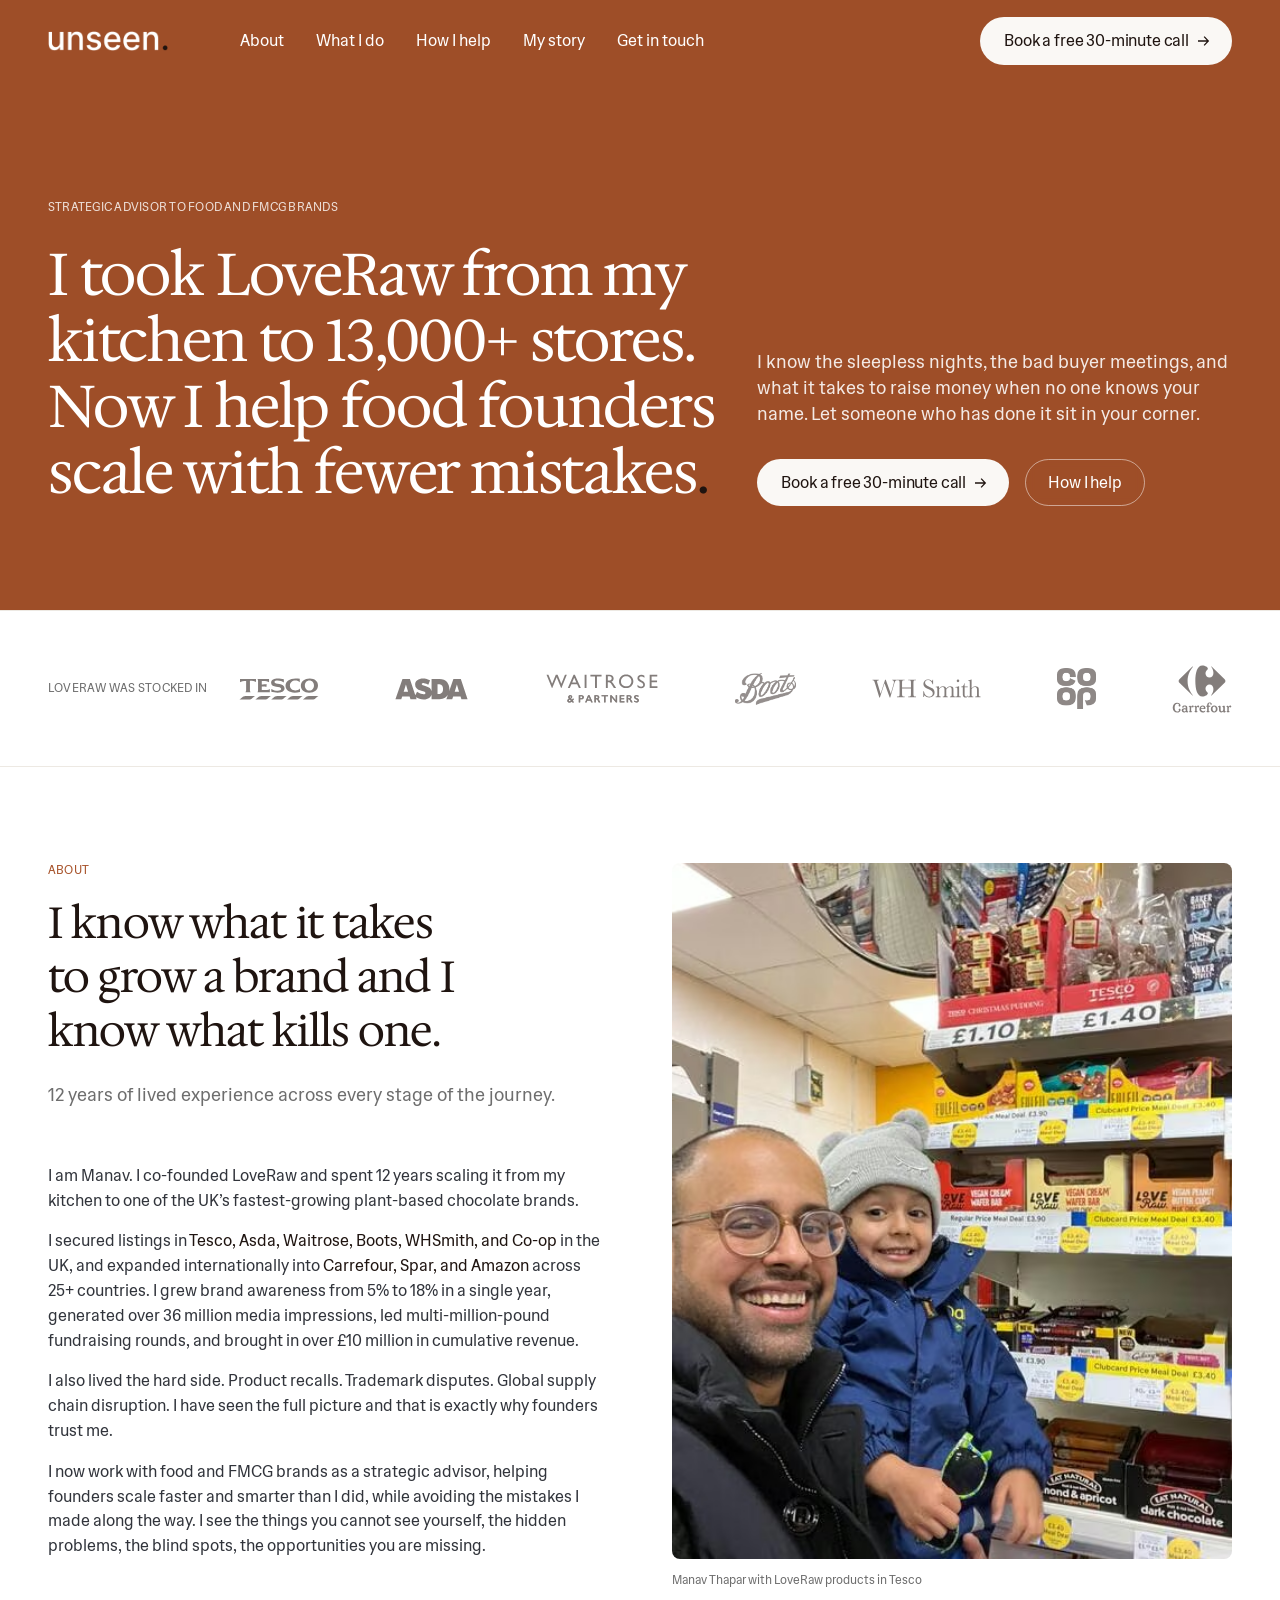
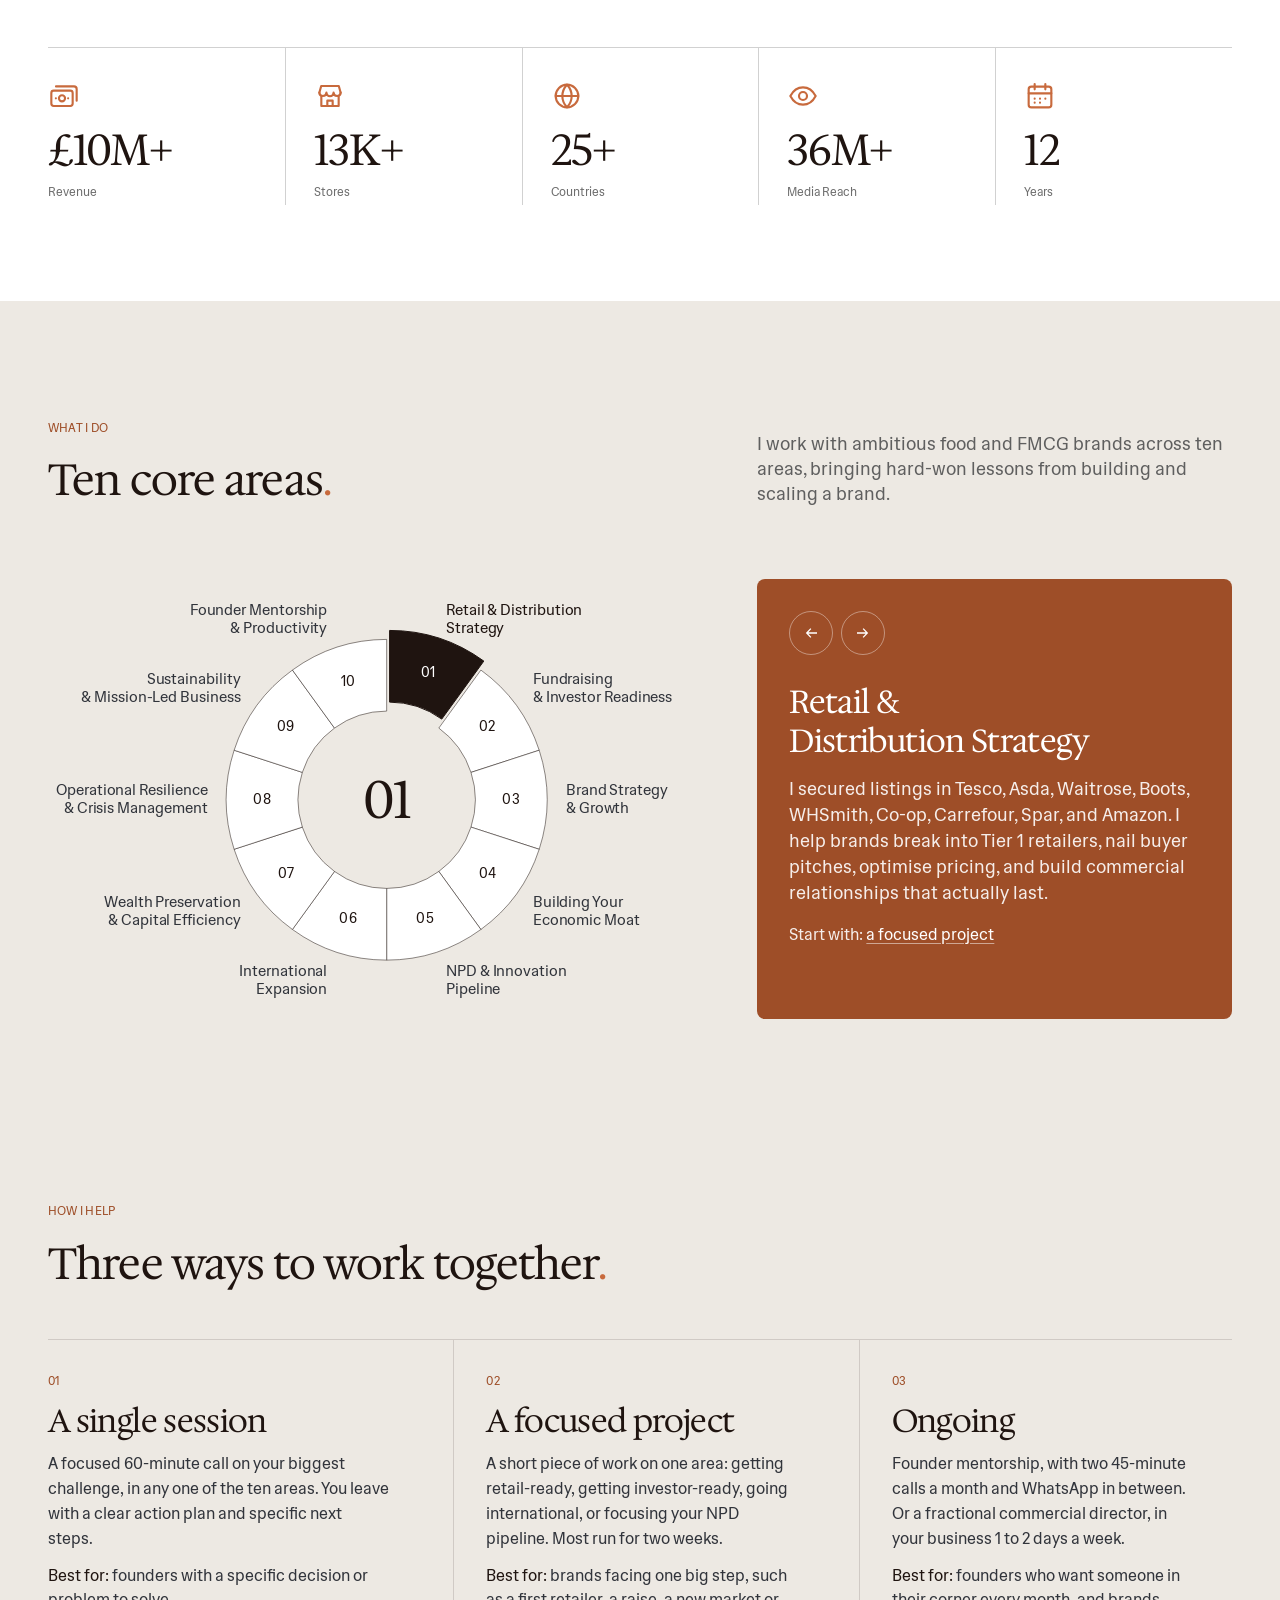
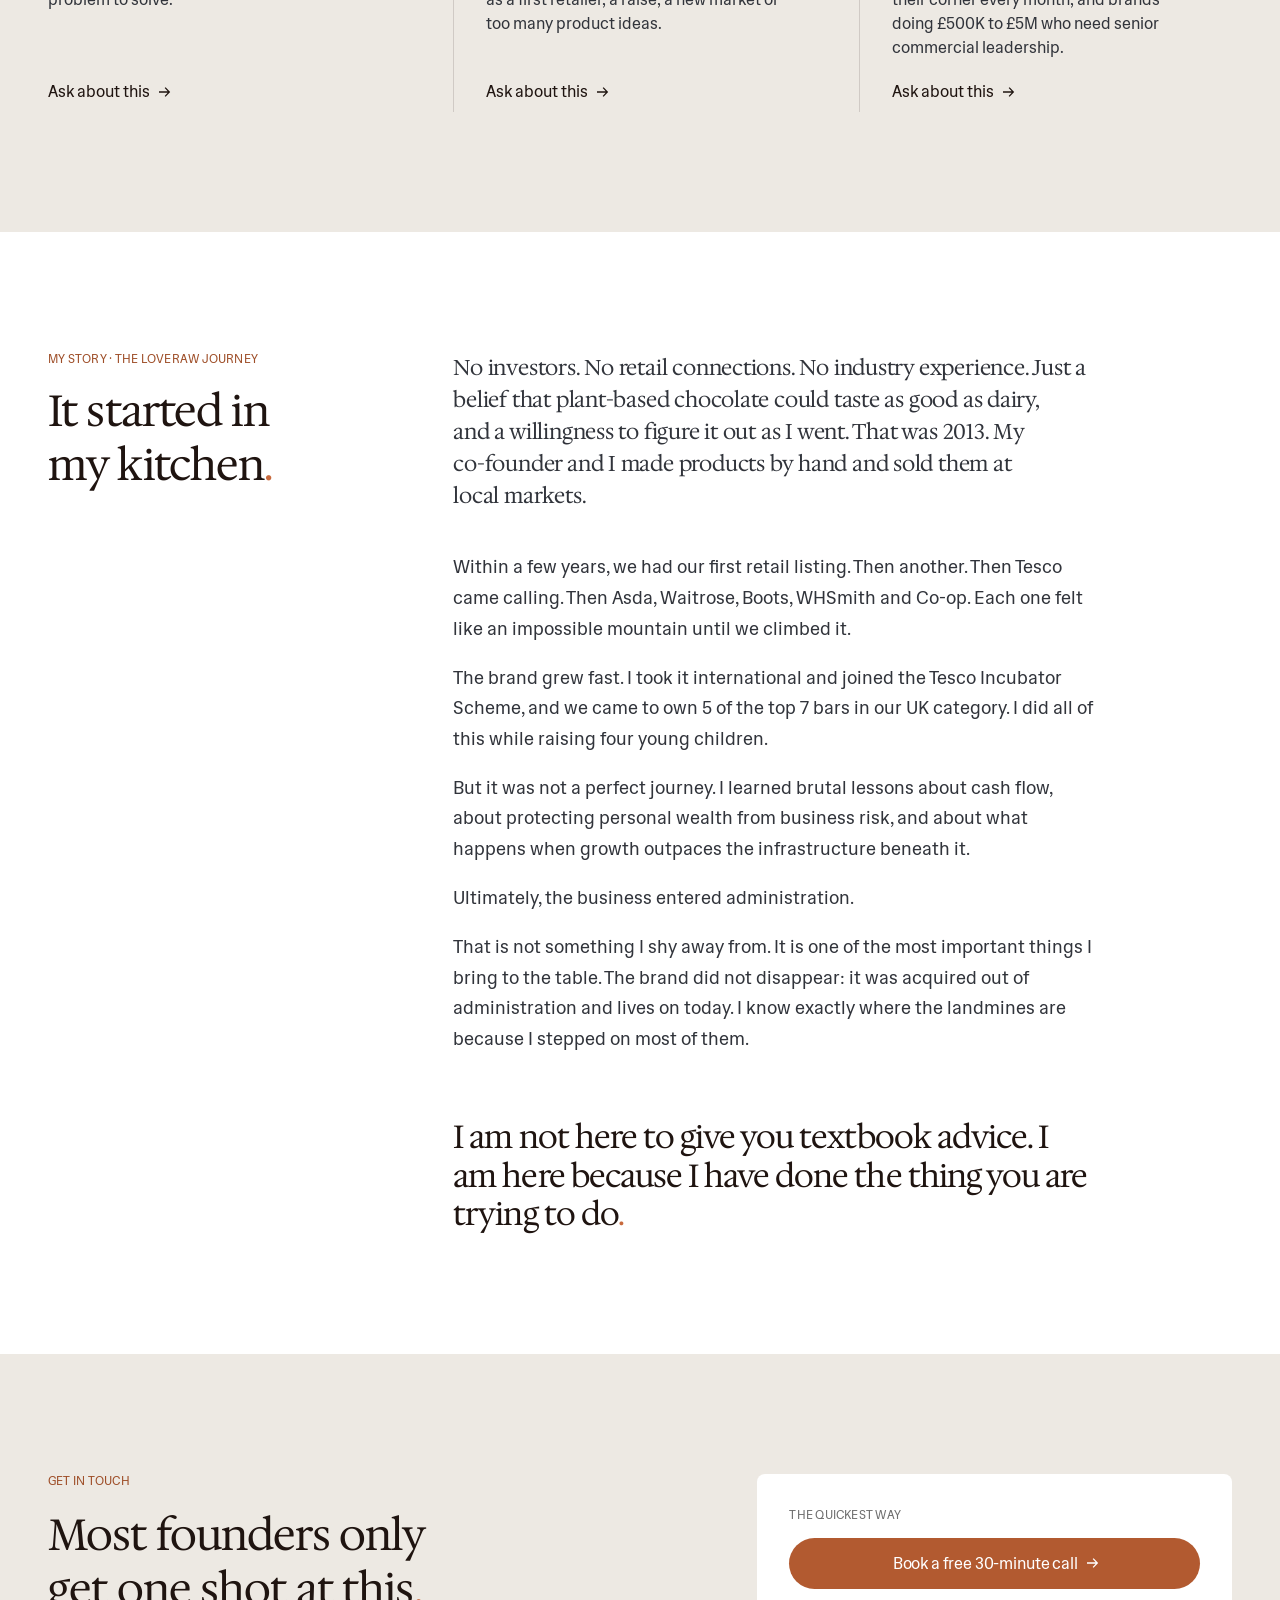
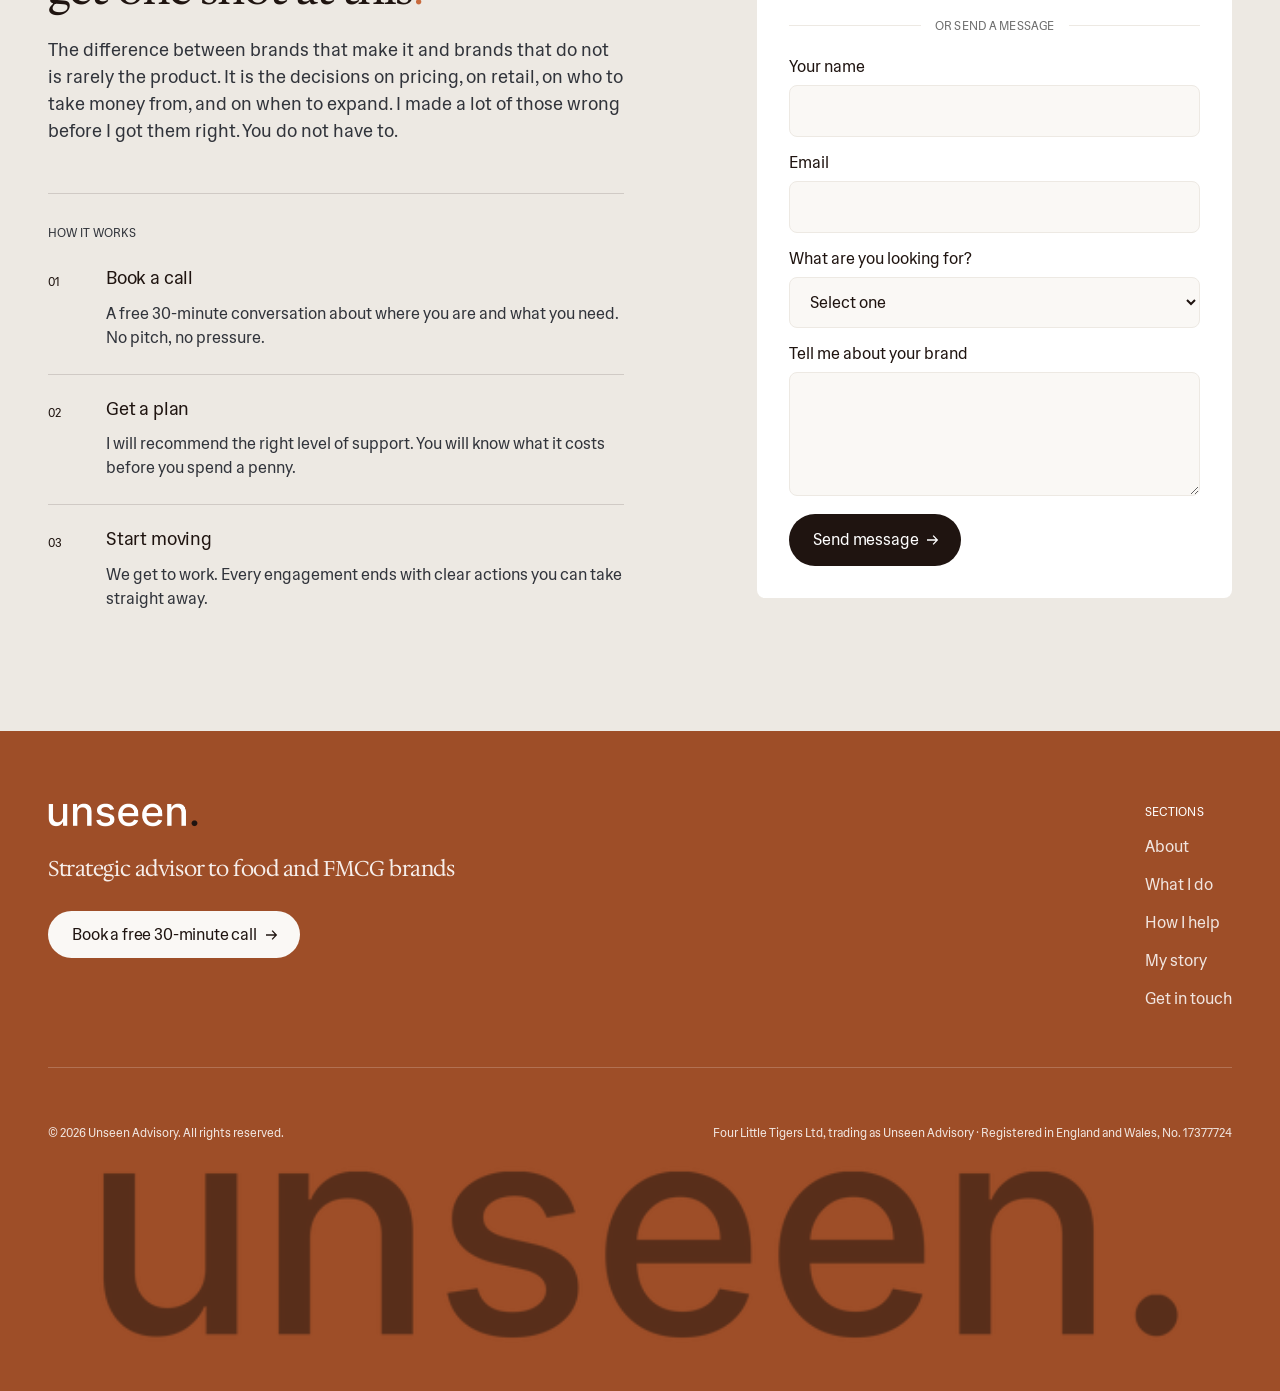
==== commit 47425415: "Publish the redesigned Unseen Advisory site (approved 06/10/2026) Type-led terracotta hero, original" ====
--- a/index.html
+++ b/index.html
@@ -1,1747 +1,383 @@
 <!DOCTYPE html>
-<html lang="en">
+<html lang="en-GB">
 <head>
-<meta charset="UTF-8">
-<meta name="viewport" content="width=device-width, initial-scale=1.0">
-<title>Unseen Advisory | Strategic Advisor to Food & FMCG Brands</title>
-<meta name="description" content="Unseen Advisory. I co-founded LoveRaw and scaled it to 13,000+ stores across 25 countries. Now I help food and FMCG founders scale smarter. Retail strategy, fundraising, NPD, international expansion, and more.">
-<link rel="preconnect" href="https://fonts.googleapis.com">
-<link rel="preconnect" href="https://fonts.gstatic.com" crossorigin>
-<link href="https://fonts.googleapis.com/css2?family=Playfair+Display:ital,wght@0,400;0,500;0,600;0,700;0,800;1,400;1,500;1,600;1,700&family=Source+Sans+3:wght@300;400;500;600&family=Outfit:wght@300;400;500;600;700&display=swap" rel="stylesheet">
-<style>
-/* ===========================
-   RESET & VARIABLES
-   =========================== */
-*, *::before, *::after { margin: 0; padding: 0; box-sizing: border-box; }
-
-:root {
-  --bg: #0c0c0c;
-  --bg-elevated: #111111;
-  --bg-card: rgba(255,255,255,0.02);
-  --text: #e8e4df;
-  --text-bright: #ffffff;
-  --accent: #c9a96e;
-  --accent-hover: #dbbe82;
-  --muted: rgba(232,228,223,0.85);
-  --muted-light: rgba(232,228,223,0.6);
-  --border: rgba(255,255,255,0.06);
-  --border-accent: rgba(201,169,110,0.25);
-  --font-display: 'Playfair Display', Georgia, serif;
-  --font-body: 'Source Sans 3', 'Segoe UI', sans-serif;
-  --font-ui: 'Outfit', 'Segoe UI', sans-serif;
-}
-
-html {
-  scroll-behavior: smooth;
-  -webkit-font-smoothing: antialiased;
-  -moz-osx-font-smoothing: grayscale;
-}
-
-body {
-  background: var(--bg);
-  color: var(--text);
-  font-family: var(--font-body);
-  line-height: 1.6;
-  overflow-x: hidden;
-}
-
-img { max-width: 100%; display: block; }
-a { color: inherit; text-decoration: none; }
-
-.container {
-  max-width: 1200px;
-  margin: 0 auto;
-  padding: 0 60px;
-}
-
-/* ===========================
-   NAVIGATION
-   =========================== */
-.nav {
-  position: fixed;
-  top: 0;
-  left: 0;
-  right: 0;
-  z-index: 1000;
-  background: rgba(12,12,12,0.92);
-  backdrop-filter: blur(24px);
-  -webkit-backdrop-filter: blur(24px);
-  border-bottom: 1px solid var(--border);
-  transition: all 0.4s ease;
-}
-
-.nav.scrolled {
-  background: rgba(12,12,12,0.97);
-  box-shadow: 0 4px 30px rgba(0,0,0,0.3);
-}
-
-.nav-inner {
-  max-width: 1200px;
-  margin: 0 auto;
-  padding: 0 60px;
-  display: flex;
-  align-items: center;
-  justify-content: space-between;
-  height: 72px;
-}
-
-.nav-logo {
-  font-family: var(--font-display);
-  font-size: 18px;
-  font-weight: 400;
-  color: var(--text-bright);
-  letter-spacing: 0.5px;
-}
-
-.nav-logo span {
-  color: var(--accent);
-}
-
-.nav-links {
-  display: flex;
-  align-items: center;
-  gap: 36px;
-  list-style: none;
-}
-
-.nav-links a {
-  font-family: var(--font-ui);
-  font-size: 13px;
-  font-weight: 500;
-  letter-spacing: 0.5px;
-  color: var(--muted);
-  transition: color 0.3s ease;
-  text-transform: uppercase;
-}
-
-.nav-links a:hover,
-.nav-links a.active {
-  color: var(--accent);
-}
-
-.nav-cta {
-  padding: 10px 24px;
-  background: var(--accent);
-  color: var(--bg) !important;
-  font-weight: 600 !important;
-  letter-spacing: 0.5px;
-  transition: all 0.3s ease !important;
-}
-
-.nav-cta:hover {
-  background: var(--accent-hover) !important;
-  transform: translateY(-1px);
-}
-
-/* Mobile hamburger */
-.nav-hamburger {
-  display: none;
-  flex-direction: column;
-  gap: 5px;
-  cursor: pointer;
-  padding: 8px;
-  z-index: 1002;
-}
-
-.nav-hamburger span {
-  width: 24px;
-  height: 2px;
-  background: var(--text);
-  transition: all 0.3s ease;
-}
-
-.nav-hamburger.open span:nth-child(1) { transform: rotate(45deg) translate(5px, 5px); }
-.nav-hamburger.open span:nth-child(2) { opacity: 0; }
-.nav-hamburger.open span:nth-child(3) { transform: rotate(-45deg) translate(5px, -5px); }
-
-/* ===========================
-   HERO
-   =========================== */
-.hero {
-  min-height: 100vh;
-  display: flex;
-  align-items: center;
-  padding: 140px 0 100px;
-  position: relative;
-  overflow: hidden;
-}
-
-.hero::before {
-  content: '';
-  position: absolute;
-  top: -300px;
-  right: -300px;
-  width: 900px;
-  height: 900px;
-  background: radial-gradient(circle, rgba(201,169,110,0.05) 0%, transparent 65%);
-  pointer-events: none;
-}
-
-.hero::after {
-  content: '';
-  position: absolute;
-  bottom: -200px;
-  left: -200px;
-  width: 600px;
-  height: 600px;
-  background: radial-gradient(circle, rgba(201,169,110,0.03) 0%, transparent 65%);
-  pointer-events: none;
-}
-
-.hero-inner {
-  display: block;
-  position: relative;
-  z-index: 1;
-}
-
-.hero-tag {
-  font-family: var(--font-ui);
-  font-size: 12px;
-  letter-spacing: 4px;
-  text-transform: uppercase;
-  color: var(--accent);
-  margin-bottom: 32px;
-  font-weight: 500;
-}
-
-.hero-headline {
-  font-family: var(--font-display);
-  font-size: clamp(40px, 5vw, 80px);
-  font-weight: 400;
-  line-height: 1.08;
-  color: var(--text);
-  margin-bottom: 32px;
-  max-width: 900px;
-}
-
-.hero-headline i {
-  font-style: italic;
-  color: var(--accent);
-}
-
-.hero-sub {
-  font-family: var(--font-body);
-  font-size: 18px;
-  line-height: 1.75;
-  color: var(--muted);
-  max-width: 720px;
-  margin-bottom: 48px;
-  font-weight: 300;
-}
-
-.hero-cta {
-  display: inline-flex;
-  align-items: center;
-  gap: 14px;
-  padding: 18px 40px;
-  background: var(--accent);
-  color: var(--bg);
-  font-family: var(--font-ui);
-  font-size: 13px;
-  font-weight: 600;
-  letter-spacing: 1.5px;
-  text-transform: uppercase;
-  transition: all 0.4s ease;
-}
-
-.hero-cta:hover {
-  background: var(--accent-hover);
-  transform: translateY(-2px);
-  box-shadow: 0 12px 40px rgba(201,169,110,0.2);
-}
-
-.hero-cta svg {
-  width: 16px;
-  height: 16px;
-  transition: transform 0.3s ease;
-}
-
-.hero-cta:hover svg {
-  transform: translateX(4px);
-}
-
-/* Headshot */
-.hero-photo {
-  position: relative;
-}
-
-.hero-photo-frame {
-  width: 100%;
-  background: linear-gradient(135deg, #1a1a18 0%, #0f0f0d 100%);
-  border: 1px solid var(--border-accent);
-  position: relative;
-  overflow: hidden;
-  display: flex;
-  align-items: center;
-  justify-content: center;
-}
-
-.hero-photo-frame .placeholder-icon {
-  width: 80px;
-  height: 80px;
-  opacity: 0.15;
-}
-
-.hero-photo-frame img {
-  width: 100%;
-  height: auto;
-  display: block;
-}
-
-.hero-photo-label {
-  position: absolute;
-  bottom: -16px;
-  left: 30px;
-  background: var(--accent);
-  color: var(--bg);
-  font-family: var(--font-ui);
-  font-size: 11px;
-  font-weight: 600;
-  letter-spacing: 2px;
-  text-transform: uppercase;
-  padding: 8px 20px;
-}
-
-/* ===========================
-   LOGO BAR (Social Proof)
-   =========================== */
-.logo-bar {
-  padding: 60px 0;
-  border-top: 1px solid var(--border);
-  border-bottom: 1px solid var(--border);
-  overflow: hidden;
-}
-
-.logo-bar-label {
-  font-family: var(--font-ui);
-  font-size: 15px;
-  letter-spacing: 4px;
-  text-transform: uppercase;
-  color: rgba(255,255,255,0.9);
-  text-align: center;
-  margin-bottom: 40px;
-  font-weight: 500;
-}
-
-.logo-row {
-  display: flex;
-  align-items: center;
-  justify-content: center;
-  gap: 50px;
-  flex-wrap: wrap;
-}
-
-.logo-item {
-  width: 180px;
-  height: 65px;
-  display: flex;
-  align-items: center;
-  justify-content: center;
-  transition: all 0.3s ease;
-  opacity: 0.7;
-}
-
-.logo-item img {
-  max-width: 100%;
-  max-height: 100%;
-  object-fit: contain;
-}
-
-.logo-item:hover {
-  opacity: 1;
-}
-
-/* ===========================
-   BRAND STATEMENT
-   =========================== */
-.brand-statement {
-  padding: 50px 0;
-  border-top: 1px solid var(--border);
-  border-bottom: 1px solid var(--border);
-  text-align: center;
-}
-
-.brand-line {
-  font-family: var(--font-display);
-  font-size: clamp(20px, 2.5vw, 28px);
-  font-style: italic;
-  font-weight: 400;
-  color: var(--text);
-  line-height: 1.7;
-  max-width: 700px;
-  margin: 0 auto;
-  position: relative;
-}
-
-.brand-line::before,
-.brand-line::after {
-  content: '';
-  display: block;
-  width: 40px;
-  height: 1px;
-  background: var(--accent);
-  margin: 0 auto 30px;
-}
-
-.brand-line::after {
-  margin: 30px auto 0;
-}
-
-/* ===========================
-   SECTION STYLES (shared)
-   =========================== */
-.section {
-  padding: 80px 0;
-}
-
-.section-border {
-  border-top: 1px solid var(--border);
-}
-
-.section-label {
-  font-family: var(--font-ui);
-  font-size: 12px;
-  letter-spacing: 4px;
-  text-transform: uppercase;
-  color: var(--accent);
-  margin-bottom: 20px;
-  font-weight: 500;
-}
-
-.section-title {
-  font-family: var(--font-display);
-  font-size: clamp(32px, 4vw, 52px);
-  font-weight: 400;
-  color: var(--text);
-  margin-bottom: 24px;
-  line-height: 1.15;
-}
-
-.section-intro {
-  font-family: var(--font-body);
-  font-size: 18px;
-  color: var(--muted);
-  max-width: 620px;
-  line-height: 1.7;
-  font-weight: 300;
-  margin-bottom: 60px;
-}
-
-/* ===========================
-   ABOUT / BIO
-   =========================== */
-.about-grid {
-  display: grid;
-  grid-template-columns: 300px 1fr;
-  gap: 80px;
-  align-items: start;
-}
-
-.about-photo {
-  width: 100%;
-  max-width: 300px;
-  background: linear-gradient(135deg, #1a1a18 0%, #0f0f0d 100%);
-  border: 1px solid var(--border-accent);
-  display: flex;
-  align-items: center;
-  justify-content: center;
-  position: sticky;
-  top: 120px;
-}
-
-.about-photo .placeholder-icon {
-  width: 60px;
-  height: 60px;
-  opacity: 0.15;
-}
-
-.about-photo img {
-  width: 100%;
-  height: auto;
-  display: block;
-}
-
-.about-text h3 {
-  font-family: var(--font-display);
-  font-size: 28px;
-  font-weight: 400;
-  color: var(--text);
-  margin-bottom: 24px;
-  line-height: 1.3;
-}
-
-.about-text p {
-  font-family: var(--font-body);
-  font-size: 17px;
-  color: var(--muted);
-  line-height: 1.8;
-  font-weight: 300;
-  margin-bottom: 20px;
-}
-
-.about-text p strong {
-  color: var(--text);
-  font-weight: 500;
-}
-
-.about-text .stat-row {
-  display: grid;
-  grid-template-columns: repeat(4, 1fr);
-  gap: 24px;
-  margin-top: 40px;
-  padding-top: 40px;
-  border-top: 1px solid var(--border);
-}
-
-.about-text .stat-item .stat-num {
-  font-family: var(--font-display);
-  font-size: 36px;
-  font-weight: 400;
-  color: var(--accent);
-  line-height: 1;
-  margin-bottom: 6px;
-}
-
-.about-text .stat-item .stat-label {
-  font-family: var(--font-ui);
-  font-size: 11px;
-  letter-spacing: 1.5px;
-  text-transform: uppercase;
-  color: var(--muted-light);
-}
-
-/* ===========================
-   SERVICES
-   =========================== */
-.service-item {
-  display: grid;
-  grid-template-columns: 60px 1fr;
-  gap: 30px;
-  padding: 40px 0;
-  border-bottom: 1px solid var(--border);
-  transition: all 0.35s ease;
-  cursor: default;
-}
-
-.service-item:first-child {
-  border-top: 1px solid var(--border);
-}
-
-.service-item:hover {
-  padding-left: 20px;
-  border-bottom-color: var(--border-accent);
-}
-
-.service-num {
-  font-family: var(--font-display);
-  font-size: 14px;
-  color: var(--accent);
-  padding-top: 6px;
-}
-
-.service-title {
-  font-family: var(--font-display);
-  font-size: 26px;
-  font-weight: 400;
-  color: var(--text);
-  margin-bottom: 10px;
-  transition: color 0.3s ease;
-}
-
-.service-item:hover .service-title {
-  color: var(--accent);
-}
-
-.service-desc {
-  font-family: var(--font-body);
-  font-size: 16px;
-  color: var(--muted);
-  line-height: 1.65;
-  font-weight: 300;
-  max-width: 680px;
-}
-
-/* ===========================
-   EXPERTISE WHEEL
-   =========================== */
-.expertise-wheel {
-  display: grid;
-  grid-template-columns: 1fr 1fr;
-  gap: 80px;
-  align-items: center;
-  margin-top: 48px;
-}
-
-.wheel-container {
-  position: relative;
-  width: 100%;
-  max-width: 420px;
-  margin: 0 auto;
-}
-
-.pie-chart {
-  width: 100%;
-  height: auto;
-  filter: drop-shadow(0 0 40px rgba(201,169,110,0.08));
-}
-
-.pie-segment {
-  cursor: pointer;
-  transition: all 0.35s ease;
-  transform-origin: 250px 250px;
-}
-
-.pie-segment:hover,
-.pie-segment.active {
-  filter: brightness(1.3);
-  transform: scale(1.04);
-}
-
-.wheel-center {
-  position: absolute;
-  top: 50%;
-  left: 50%;
-  transform: translate(-50%, -50%);
-  text-align: center;
-  pointer-events: none;
-}
-
-.wheel-center-num {
-  font-family: var(--font-ui);
-  font-size: 48px;
-  font-weight: 700;
-  color: var(--accent);
-  line-height: 1;
-}
-
-.wheel-center-label {
-  font-family: var(--font-ui);
-  font-size: 13px;
-  letter-spacing: 2px;
-  text-transform: uppercase;
-  color: var(--muted);
-  margin-top: 4px;
-}
-
-.expertise-detail {
-  padding: 20px 0;
-}
-
-.expertise-detail-num {
-  font-family: var(--font-display);
-  font-size: 14px;
-  color: var(--accent);
-  margin-bottom: 12px;
-  letter-spacing: 1px;
-}
-
-.expertise-detail-title {
-  font-family: var(--font-display);
-  font-size: 32px;
-  font-weight: 400;
-  color: var(--text);
-  margin-bottom: 20px;
-  line-height: 1.2;
-  transition: all 0.3s ease;
-}
-
-.expertise-detail-desc {
-  font-family: var(--font-body);
-  font-size: 16px;
-  color: var(--muted);
-  line-height: 1.7;
-  font-weight: 300;
-  max-width: 520px;
-  transition: all 0.3s ease;
-}
-
-.expertise-hint {
-  font-family: var(--font-ui);
-  font-size: 11px;
-  letter-spacing: 2px;
-  text-transform: uppercase;
-  color: var(--muted-light);
-  margin-top: 28px;
-}
-
-@media (max-width: 768px) {
-  .expertise-wheel {
-    grid-template-columns: 1fr;
-    gap: 40px;
-  }
-  .wheel-container {
-    max-width: 320px;
-  }
-  .expertise-detail-title {
-    font-size: 24px;
-  }
-}
-
-/* ===========================
-   PACKAGES
-   =========================== */
-.packages-section {
-  background: var(--bg-elevated);
-}
-
-.package-grid {
-  display: grid;
-  grid-template-columns: repeat(auto-fill, minmax(320px, 1fr));
-  gap: 2px;
-}
-
-.package-card {
-  background: var(--bg-card);
-  padding: 48px 40px;
-  border: 1px solid var(--border);
-  transition: all 0.4s ease;
-  position: relative;
-  display: flex;
-  flex-direction: column;
-}
-
-.package-card:hover {
-  background: rgba(201,169,110,0.03);
-  border-color: var(--border-accent);
-}
-
-.package-card .pkg-name {
-  font-family: var(--font-display);
-  font-size: 22px;
-  color: var(--text);
-  margin-bottom: 8px;
-  font-weight: 400;
-}
-
-.package-card .pkg-price {
-  font-family: var(--font-ui);
-  font-size: 38px;
-  font-weight: 700;
-  color: var(--accent);
-  margin-bottom: 20px;
-  line-height: 1;
-}
-
-.package-card .pkg-price span {
-  font-size: 14px;
-  font-weight: 400;
-  color: var(--muted);
-}
-
-.package-card .pkg-desc {
-  font-family: var(--font-body);
-  font-size: 15px;
-  color: var(--muted);
-  line-height: 1.65;
-  font-weight: 300;
-  margin-bottom: 24px;
-}
-
-.package-card .pkg-best {
-  font-family: var(--font-ui);
-  font-size: 12px;
-  color: var(--accent);
-  font-weight: 500;
-  letter-spacing: 0.5px;
-  font-style: italic;
-  margin-top: auto;
-  padding-top: 24px;
-  min-height: 56px;
-}
-
-.package-card .pkg-cta {
-  display: inline-flex;
-  align-items: center;
-  gap: 8px;
-  margin-top: 24px;
-  padding: 12px 28px;
-  border: 1px solid var(--border-accent);
-  font-family: var(--font-ui);
-  font-size: 12px;
-  font-weight: 600;
-  letter-spacing: 1px;
-  text-transform: uppercase;
-  color: var(--accent);
-  transition: all 0.3s ease;
-}
-
-.package-card .pkg-cta:hover {
-  background: var(--accent);
-  color: var(--bg);
-  border-color: var(--accent);
-}
-
-/* ===========================
-   MY STORY
-   =========================== */
-.story-content {
-  max-width: 100%;
-}
-
-.story-content p {
-  font-family: var(--font-body);
-  font-size: 18px;
-  color: var(--muted);
-  line-height: 1.85;
-  font-weight: 300;
-  margin-bottom: 28px;
-  max-width: 100%;
-}
-
-.story-content p strong {
-  color: var(--text);
-  font-weight: 500;
-}
-
-.story-content .highlight-block {
-  border-left: 2px solid var(--accent);
-  padding: 24px 32px;
-  margin: 40px 0;
-  background: rgba(201,169,110,0.03);
-}
-
-.story-content .highlight-block p {
-  font-family: var(--font-display);
-  font-size: 22px;
-  font-style: italic;
-  color: var(--text);
-  line-height: 1.5;
-  margin-bottom: 0;
-  font-weight: 400;
-}
-
-/* LoveRaw Product Placeholder */
-.story-images {
-  display: grid;
-  grid-template-columns: 1fr 1fr;
-  gap: 16px;
-  margin: 48px 0;
-}
-
-.story-img-placeholder {
-  height: 450px;
-  background: linear-gradient(135deg, #1a1a18 0%, #0f0f0d 100%);
-  border: 1px solid var(--border-accent);
-  display: flex;
-  flex-direction: column;
-  align-items: center;
-  justify-content: center;
-  gap: 8px;
-  overflow: hidden;
-}
-
-.story-img-placeholder img {
-  width: 100%;
-  height: 100%;
-  object-fit: cover;
-  display: block;
-}
-
-.story-img-placeholder .img-label {
-  font-family: var(--font-ui);
-  font-size: 10px;
-  letter-spacing: 2px;
-  text-transform: uppercase;
-  color: var(--muted-light);
-}
-
-.story-img-placeholder svg {
-  width: 32px;
-  height: 32px;
-  opacity: 0.15;
-}
-
-/* ===========================
-   HOW IT WORKS
-   =========================== */
-.steps-grid {
-  display: grid;
-  grid-template-columns: repeat(3, 1fr);
-  gap: 40px;
-}
-
-.step-card {
-  padding: 40px 0;
-  position: relative;
-}
-
-.step-card::before {
-  content: '';
-  position: absolute;
-  top: 0;
-  left: 0;
-  width: 40px;
-  height: 2px;
-  background: var(--accent);
-}
-
-.step-num {
-  font-family: var(--font-display);
-  font-size: 48px;
-  color: rgba(201,169,110,0.15);
-  font-weight: 400;
-  line-height: 1;
-  margin-bottom: 20px;
-}
-
-.step-title {
-  font-family: var(--font-display);
-  font-size: 24px;
-  font-weight: 400;
-  color: var(--text);
-  margin-bottom: 14px;
-}
-
-.step-desc {
-  font-family: var(--font-body);
-  font-size: 16px;
-  color: var(--muted);
-  line-height: 1.7;
-  font-weight: 300;
-}
-
-/* ===========================
-   CONTACT / CTA
-   =========================== */
-.contact-section {
-  background: var(--bg-elevated);
-  border-top: 1px solid var(--border);
-}
-
-.contact-inner {
-  display: block;
-}
-
-.contact-headline {
-  font-family: var(--font-display);
-  font-size: clamp(32px, 4vw, 50px);
-  font-weight: 400;
-  color: var(--text);
-  margin-bottom: 24px;
-  line-height: 1.15;
-}
-
-.contact-headline i {
-  color: var(--accent);
-  font-style: italic;
-}
-
-.contact-text {
-  font-family: var(--font-body);
-  font-size: 18px;
-  color: var(--muted);
-  line-height: 1.85;
-  font-weight: 300;
-  margin-bottom: 28px;
-}
-
-.contact-details {
-  display: flex;
-  flex-direction: column;
-  gap: 16px;
-  margin-bottom: 40px;
-}
-
-.contact-detail {
-  display: flex;
-  align-items: center;
-  gap: 14px;
-  font-family: var(--font-ui);
-  font-size: 14px;
-  color: var(--muted);
-}
-
-.contact-detail svg {
-  width: 18px;
-  height: 18px;
-  color: var(--accent);
-  flex-shrink: 0;
-}
-
-.contact-detail a {
-  color: var(--text);
-  transition: color 0.3s ease;
-}
-
-.contact-detail a:hover {
-  color: var(--accent);
-}
-
-.contact-socials {
-  display: flex;
-  gap: 16px;
-}
-
-.social-link {
-  width: 44px;
-  height: 44px;
-  border: 1px solid var(--border);
-  display: flex;
-  align-items: center;
-  justify-content: center;
-  transition: all 0.3s ease;
-}
-
-.social-link:hover {
-  border-color: var(--accent);
-  background: rgba(201,169,110,0.06);
-}
-
-.social-link svg {
-  width: 18px;
-  height: 18px;
-  color: var(--muted);
-  transition: color 0.3s ease;
-}
-
-.social-link:hover svg {
-  color: var(--accent);
-}
-
-/* Contact form */
-.contact-form {
-  display: flex;
-  flex-direction: column;
-  gap: 20px;
-}
-
-.form-group label {
-  display: block;
-  font-family: var(--font-ui);
-  font-size: 11px;
-  letter-spacing: 2px;
-  text-transform: uppercase;
-  color: var(--muted);
-  margin-bottom: 8px;
-  font-weight: 500;
-}
-
-.form-group input,
-.form-group textarea,
-.form-group select {
-  width: 100%;
-  padding: 14px 18px;
-  background: rgba(255,255,255,0.03);
-  border: 1px solid var(--border);
-  color: var(--text);
-  font-family: var(--font-body);
-  font-size: 15px;
-  transition: all 0.3s ease;
-  outline: none;
-}
-
-.form-group input:focus,
-.form-group textarea:focus,
-.form-group select:focus {
-  border-color: var(--accent);
-  background: rgba(201,169,110,0.03);
-}
-
-.form-group textarea {
-  min-height: 120px;
-  resize: vertical;
-}
-
-.form-group select {
-  cursor: pointer;
-  appearance: none;
-  -webkit-appearance: none;
-  background-image: url("data:image/svg+xml,%3Csvg xmlns='http://www.w3.org/2000/svg' width='12' height='12' viewBox='0 0 24 24' fill='none' stroke='%23c9a96e' stroke-width='2'%3E%3Cpath d='M6 9l6 6 6-6'/%3E%3C/svg%3E");
-  background-repeat: no-repeat;
-  background-position: right 16px center;
-}
-
-.form-group select option {
-  background: #1a1a1a;
-  color: var(--text);
-}
-
-.form-submit {
-  display: inline-flex;
-  align-items: center;
-  justify-content: center;
-  gap: 12px;
-  padding: 18px 40px;
-  background: var(--accent);
-  color: var(--bg);
-  border: none;
-  font-family: var(--font-ui);
-  font-size: 13px;
-  font-weight: 600;
-  letter-spacing: 1.5px;
-  text-transform: uppercase;
-  cursor: pointer;
-  transition: all 0.4s ease;
-  width: 100%;
-}
-
-.form-submit:hover {
-  background: var(--accent-hover);
-  transform: translateY(-2px);
-  box-shadow: 0 12px 40px rgba(201,169,110,0.2);
-}
-
-.form-note {
-  font-family: var(--font-ui);
-  font-size: 12px;
-  color: var(--muted-light);
-  text-align: center;
-}
-
-/* ===========================
-   FOOTER
-   =========================== */
-.footer {
-  padding: 40px 0;
-  border-top: 1px solid var(--border);
-}
-
-.footer-inner {
-  display: flex;
-  justify-content: space-between;
-  align-items: center;
-}
-
-.footer-left {
-  font-family: var(--font-ui);
-  font-size: 13px;
-  color: var(--muted-light);
-}
-
-.footer-right {
-  font-family: var(--font-ui);
-  font-size: 12px;
-  color: var(--muted-light);
-  letter-spacing: 1px;
-}
-
-/* ===========================
-   SCROLL ANIMATIONS
-   =========================== */
-.fade-in {
-  opacity: 0;
-  transform: translateY(30px);
-  transition: opacity 0.8s ease, transform 0.8s ease;
-}
-
-.fade-in.visible {
-  opacity: 1;
-  transform: translateY(0);
-}
-
-/* ===========================
-   RESPONSIVE
-   =========================== */
-@media (max-width: 1024px) {
-  .container { padding: 0 40px; }
-  .nav-inner { padding: 0 40px; }
-  .about-grid { grid-template-columns: 220px 1fr; gap: 50px; }
-  .contact-inner { gap: 50px; }
-}
-
-@media (max-width: 768px) {
-  .container { padding: 0 24px; }
-  .nav-inner { padding: 0 24px; }
-
-  /* Nav mobile */
-  .nav-links {
-    display: none;
-    position: fixed;
-    top: 0;
-    left: 0;
-    right: 0;
-    bottom: 0;
-    background: rgba(12,12,12,0.98);
-    flex-direction: column;
-    justify-content: center;
-    align-items: center;
-    gap: 20px;
-    z-index: 1001;
-    padding-top: 80px;
-    overflow-y: auto;
-  }
-
-  .nav-links.open {
-    display: flex;
-  }
-
-  .nav-links a {
-    font-size: 16px;
-  }
-
-  .nav-cta {
-    margin-top: 16px;
-    padding: 14px 32px;
-    font-size: 14px !important;
-  }
-
-  .nav-hamburger {
-    display: flex;
-  }
-
-  /* Hero mobile */
-  .hero { padding: 120px 0 80px; }
-
-  /* About mobile */
-  .about-grid { grid-template-columns: 1fr; gap: 40px; }
-  .about-photo { max-width: 200px; position: static; }
-  .about-text .stat-row { grid-template-columns: repeat(2, 1fr); }
-
-  /* Services mobile */
-  .service-item { grid-template-columns: 40px 1fr; gap: 16px; }
-  .service-title { font-size: 22px; }
-
-  /* Packages mobile */
-  .package-grid { grid-template-columns: 1fr; }
-
-  /* Steps mobile */
-  .steps-grid { grid-template-columns: 1fr; gap: 40px; }
-
-  /* Contact mobile */
-  .contact-inner { grid-template-columns: 1fr; }
-
-  /* Story mobile */
-  .story-images { grid-template-columns: 1fr; }
-
-  /* Footer mobile */
-  .footer-inner { flex-direction: column; gap: 12px; text-align: center; }
-}
-
-@media (max-width: 480px) {
-  .hero-headline { font-size: 32px; }
-  .section-title { font-size: 28px; }
-  .contact-headline { font-size: 28px; }
-  .about-text .stat-row { grid-template-columns: repeat(2, 1fr); gap: 16px; }
-  .about-text .stat-item .stat-num { font-size: 28px; }
-  .logo-row { gap: 24px; }
-  .logo-item { width: 130px; height: 50px; }
-}
-</style>
+<meta charset="utf-8">
+<meta name="viewport" content="width=device-width, initial-scale=1">
+<title>Unseen Advisory | Strategic advisor to food and FMCG brands</title>
+<meta name="description" content="I took LoveRaw from my kitchen to 13,000+ stores. Now I help food founders scale with fewer mistakes.">
+<meta property="og:title" content="Unseen Advisory | Strategic advisor to food and FMCG brands">
+<meta property="og:description" content="I took LoveRaw from my kitchen to 13,000+ stores. Now I help food founders scale with fewer mistakes.">
+<meta property="og:type" content="website">
+<meta property="og:image" content="https://unseen-advisory.com/assets/img/og-unseen.jpg">
+<meta property="og:image:width" content="1200">
+<meta property="og:image:height" content="630">
+<meta property="og:url" content="https://unseen-advisory.com/">
+<link rel="canonical" href="https://unseen-advisory.com/">
+<meta name="twitter:card" content="summary_large_image">
+<meta name="theme-color" content="#1F1410">
+<link rel="icon" href="data:image/svg+xml,%3Csvg xmlns='http://www.w3.org/2000/svg' viewBox='0 0 32 32'%3E%3Ccircle cx='16' cy='16' r='9' fill='%23C86A3D'/%3E%3C/svg%3E">
+<link rel="preload" href="assets/fonts/hedvig-letters-serif-latin.woff2" as="font" type="font/woff2" crossorigin>
+<link rel="preload" href="assets/fonts/hedvig-letters-sans-latin.woff2" as="font" type="font/woff2" crossorigin>
+<link rel="stylesheet" href="css/site.css">
+<link rel="stylesheet" href="css/sections.css">
+<link rel="stylesheet" href="css/type-scale.css">
+<link rel="stylesheet" href="css/after.css">
+<script>document.documentElement.classList.add('js');</script>
 </head>
 <body>
 
-<!-- ===========================
-     NAVIGATION
-     =========================== -->
-<nav class="nav" id="nav">
-  <div class="nav-inner">
-    <a href="#hero" class="nav-logo">
-      <svg width="190" height="36" viewBox="0 0 500 96" xmlns="http://www.w3.org/2000/svg">
-        <text x="0" y="68" font-family="Georgia, serif" font-size="52" font-weight="400" font-style="italic" fill="#ffffff" letter-spacing="0">Unseen</text>
-        <text x="175" y="68" font-family="Georgia, serif" font-size="52" font-weight="400" font-style="normal" fill="#c9a96e" letter-spacing="0">Advisory</text>
+<a class="skip" href="#main">Skip to content</a>
+
+<svg width="0" height="0" style="position:absolute" aria-hidden="true">
+  <symbol id="arr" viewBox="0 0 12 10"><path d="M6.6 9.861 5.667 8.889l3.011-3.195L0 5.69V4.31l8.678-.004L5.684 1.111 6.6.139 11.182 5z" fill="currentColor"/></symbol>
+</svg>
+
+<header class="nav" id="nav">
+  <div class="nav__row">
+    <a class="nav__logo" href="#top" aria-label="Unseen Advisory, home">
+      <img class="logo-light" src="assets/img/unseen-wordmark-footer.png" alt="unseen." width="588" height="96">
+      <img class="logo-dark" src="assets/img/unseen-wordmark.png" alt="" width="588" height="96">
+    </a>
+    <nav class="nav__links" aria-label="Primary">
+      <a href="#about">About</a>
+      <a href="#what-i-do">What I do</a>
+      <a href="#how-i-help">How I help</a>
+      <a href="#story">My story</a>
+      <a href="#contact">Get in touch</a>
+    </nav>
+    <a class="btn btn--light nav__cta" href="https://calendly.com/manavthapar/30min" target="_blank" rel="noopener"><span class="cta-long">Book a free 30-minute call</span><span class="cta-short">Book a call</span> <svg aria-hidden="true"><use href="#arr"/></svg></a>
+    <button class="burger" type="button" aria-label="Open menu" aria-expanded="false" aria-controls="mobmenu"><span></span><span></span></button>
+  </div>
+</header>
+<nav class="mobmenu" id="mobmenu" data-open="false" aria-label="Mobile">
+  <a href="#about">About</a>
+  <a href="#what-i-do">What I do</a>
+  <a href="#how-i-help">How I help</a>
+  <a href="#story">My story</a>
+  <a href="#contact">Get in touch</a>
+  <a class="btn btn--dark" href="https://calendly.com/manavthapar/30min" target="_blank" rel="noopener">Book a free 30-minute call <svg aria-hidden="true"><use href="#arr"/></svg></a>
+</nav>
+
+<main id="main">
+
+<header class="hero hero--ink hero--terracotta" id="top">
+  <div class="hero__content">
+    <div class="hero__left">
+      <span class="eyebrow hero__eyebrow reveal">Strategic advisor to food and FMCG brands</span>
+      <h1 class="reveal">I took LoveRaw from my kitchen to 13,000+ stores. Now I help food founders scale with fewer mistakes<span class="dot">.</span></h1>
+    </div>
+    <div class="hero__right reveal">
+      <p>I know the sleepless nights, the bad buyer meetings, and what it takes to raise money when no one knows your name. Let someone who has done it sit in your corner.</p>
+      <div class="hero__btns">
+        <a class="btn btn--light" href="https://calendly.com/manavthapar/30min" target="_blank" rel="noopener">Book a free 30-minute call <svg aria-hidden="true"><use href="#arr"/></svg></a>
+        <a class="btn btn--ghost" href="#how-i-help">How I help</a>
+      </div>
+    </div>
+  </div>
+</header>
+
+<section class="logos" aria-label="Retailers">
+  <div class="logos__row reveal">
+    <p class="logos__label">LoveRaw was stocked in</p>
+    <ul class="logos__list">
+      <li><span class="mark mark--tesco" role="img" aria-label="Tesco"></span></li>
+      <li><span class="mark mark--asda" role="img" aria-label="Asda"></span></li>
+      <li><span class="mark mark--waitrose" role="img" aria-label="Waitrose"></span></li>
+      <li><span class="mark mark--boots" role="img" aria-label="Boots"></span></li>
+      <li><span class="mark mark--whsmith" role="img" aria-label="WHSmith"></span></li>
+      <li><span class="mark mark--co-op" role="img" aria-label="Co-op"></span></li>
+      <li><span class="mark mark--carrefour" role="img" aria-label="Carrefour"></span></li>
+    </ul>
+  </div>
+</section>
+
+<section class="oa-block oa-a" id="about" aria-labelledby="about-a-h">
+  <div class="wrap oa-a__grid">
+    <div class="oa-a__copy">
+      <div class="oa-head">
+        <span class="eyebrow eyebrow--accent">About</span>
+        <h2 class="h2" id="about-a-h">I know what it takes to grow a brand and I know what kills one.</h2>
+        <p class="lead oa-lead">12 years of lived experience across every stage of the journey.</p>
+      </div>
+      <div class="oa-prose">
+        <p>I am Manav. I co-founded LoveRaw and spent 12 years scaling it from my kitchen to one of the UK&rsquo;s fastest-growing plant-based chocolate brands.</p>
+        <p>I secured listings in <strong>Tesco, Asda, Waitrose, Boots, WHSmith, and Co-op</strong> in the UK, and expanded internationally into <strong>Carrefour, Spar, and Amazon</strong> across 25+ countries. I grew brand awareness from 5% to 18% in a single year, generated over 36 million media impressions, led multi-million-pound fundraising rounds, and brought in over &pound;10 million in cumulative revenue.</p>
+        <p>I also lived the hard side. Product recalls. Trademark disputes. Global supply chain disruption. I have seen the full picture and that is exactly why founders trust me.</p>
+        <p>I now work with food and FMCG brands as a strategic advisor, helping founders scale faster and smarter than I did, while avoiding the mistakes I made along the way. I see the things you cannot see yourself, the hidden problems, the blind spots, the opportunities you are missing.</p>
+      </div>
+    </div>
+    <figure class="oa-photo oa-a__photo">
+      <picture>
+          <source srcset="assets/img/hero-tesco.avif" type="image/avif">
+          <source srcset="assets/img/hero-tesco.webp" type="image/webp">
+          <img src="assets/img/hero-tesco.jpg" alt="" width="500" height="667" loading="lazy" decoding="async">
+        </picture>
+      <figcaption>Manav Thapar with LoveRaw products in Tesco</figcaption>
+    </figure>
+    <dl class="oa-a__figs">
+      <div class="oa-a__fig">
+        <dt class="oa-a__label">Revenue</dt>
+        <dd class="oa-a__val"><svg class="oa-ico" viewBox="0 0 24 24" fill="none" stroke="currentColor" stroke-width="1.6" stroke-linecap="round" stroke-linejoin="round" aria-hidden="true" focusable="false"><rect x="2.5" y="8" width="16" height="11.5" rx="1.8"/><path d="M6 4.8h13.5a2 2 0 0 1 2 2v8.7"/><circle cx="10.5" cy="13.75" r="2.3"/><path d="M5.9 13.75h.01M15.1 13.75h.01"/></svg><span class="oa-a__num">&pound;10M+</span></dd>
+      </div>
+      <div class="oa-a__fig">
+        <dt class="oa-a__label">Stores</dt>
+        <dd class="oa-a__val"><svg class="oa-ico" viewBox="0 0 24 24" fill="none" stroke="currentColor" stroke-width="1.6" stroke-linecap="round" stroke-linejoin="round" aria-hidden="true" focusable="false"><path d="M4 9.5 5.4 4.5h13.2L20 9.5"/><path d="M4 9.5a2.67 2.67 0 0 0 5.33 0 2.67 2.67 0 0 0 5.34 0 2.67 2.67 0 0 0 5.33 0"/><path d="M5.5 12.4v7.1h13v-7.1"/><path d="M10 19.5v-4h4v4"/></svg><span class="oa-a__num">13K+</span></dd>
+      </div>
+      <div class="oa-a__fig">
+        <dt class="oa-a__label">Countries</dt>
+        <dd class="oa-a__val"><svg class="oa-ico" viewBox="0 0 24 24" fill="none" stroke="currentColor" stroke-width="1.6" stroke-linecap="round" stroke-linejoin="round" aria-hidden="true" focusable="false"><circle cx="12" cy="12" r="8.5"/><path d="M3.5 12h17"/><path d="M12 3.5c2.3 2.4 3.5 5.2 3.5 8.5s-1.2 6.1-3.5 8.5c-2.3-2.4-3.5-5.2-3.5-8.5s1.2-6.1 3.5-8.5z"/></svg><span class="oa-a__num">25+</span></dd>
+      </div>
+      <div class="oa-a__fig">
+        <dt class="oa-a__label">Media Reach</dt>
+        <dd class="oa-a__val"><svg class="oa-ico" viewBox="0 0 24 24" fill="none" stroke="currentColor" stroke-width="1.6" stroke-linecap="round" stroke-linejoin="round" aria-hidden="true" focusable="false"><path d="M2.5 12C4.6 8 8 5.5 12 5.5s7.4 2.5 9.5 6.5c-2.1 4-5.5 6.5-9.5 6.5S4.6 16 2.5 12z"/><circle cx="12" cy="12" r="3"/></svg><span class="oa-a__num">36M+</span></dd>
+      </div>
+      <div class="oa-a__fig">
+        <dt class="oa-a__label">Years</dt>
+        <dd class="oa-a__val"><svg class="oa-ico" viewBox="0 0 24 24" fill="none" stroke="currentColor" stroke-width="1.6" stroke-linecap="round" stroke-linejoin="round" aria-hidden="true" focusable="false"><rect x="3.5" y="5" width="17" height="15.5" rx="2"/><path d="M3.5 10h17"/><path d="M8 3v4M16 3v4"/><path d="M8 14h.01M12 14h.01M16 14h.01M8 17h.01M12 17h.01"/></svg><span class="oa-a__num">12</span></dd>
+      </div>
+    </dl>
+  </div>
+</section>
+
+<section class="ob-block ob-wheel" id="what-i-do" data-ob-wheel aria-labelledby="areas-d-h">
+  <div class="wrap shead ob-shead">
+    <div class="shead__title">
+      <span class="eyebrow eyebrow--accent">What I do</span>
+      <h2 class="h2" id="areas-d-h">Ten core areas<span class="dot">.</span></h2>
+    </div>
+    <div class="shead__lead"><p class="lead">I work with ambitious food and FMCG brands across ten areas, bringing hard-won lessons from building and scaling a brand.</p></div>
+  </div>
+  <div class="wrap ob-wheel__stage">
+    <div class="ob-wheel__dial">
+      <svg class="ob-wheel__svg" viewBox="-359 -216 718 432" role="group" aria-label="The ten core areas as a wheel">
+        <g class="ob-wheel__segs">
+          <a class="ob-wheel__seg" href="#ob-d-01" data-i="0" aria-label="01 Retail &amp; Distribution Strategy" style="--ob-dx:3.1px;--ob-dy:-9.5px">
+            <g class="ob-wheel__wedge"><path class="ob-wheel__arc" d="M0 -170A170 170 0 0 1 99.9 -137.5L55.3 -76A94 94 0 0 0 0 -94Z"/><text class="ob-wheel__n" x="40.8" y="-120.5" text-anchor="middle">01</text></g>
+            <text class="ob-wheel__lab" text-anchor="start"><tspan x="62.9" y="-196.3">Retail &amp; Distribution</tspan><tspan x="62.9" y="-177.3">Strategy</tspan></text>
+          </a>
+          <a class="ob-wheel__seg" href="#ob-d-02" data-i="1" aria-label="02 Fundraising &amp; Investor Readiness" style="--ob-dx:8.1px;--ob-dy:-5.9px">
+            <g class="ob-wheel__wedge"><path class="ob-wheel__arc" d="M99.9 -137.5A170 170 0 0 1 161.7 -52.5L89.4 -29A94 94 0 0 0 55.3 -76Z"/><text class="ob-wheel__n" x="106.8" y="-72.6" text-anchor="middle">02</text></g>
+            <text class="ob-wheel__lab" text-anchor="start"><tspan x="154.9" y="-123.1">Fundraising</tspan><tspan x="154.9" y="-104.1">&amp; Investor Readiness</tspan></text>
+          </a>
+          <a class="ob-wheel__seg" href="#ob-d-03" data-i="2" aria-label="03 Brand Strategy &amp; Growth" style="--ob-dx:10px;--ob-dy:0px">
+            <g class="ob-wheel__wedge"><path class="ob-wheel__arc" d="M161.7 -52.5A170 170 0 0 1 161.7 52.5L89.4 29A94 94 0 0 0 89.4 -29Z"/><text class="ob-wheel__n" x="132" y="5" text-anchor="middle">03</text></g>
+            <text class="ob-wheel__lab" text-anchor="start"><tspan x="190" y="-4.7">Brand Strategy</tspan><tspan x="190" y="14.3">&amp; Growth</tspan></text>
+          </a>
+          <a class="ob-wheel__seg" href="#ob-d-04" data-i="3" aria-label="04 Building Your Economic Moat" style="--ob-dx:8.1px;--ob-dy:5.9px">
+            <g class="ob-wheel__wedge"><path class="ob-wheel__arc" d="M161.7 52.5A170 170 0 0 1 99.9 137.5L55.3 76A94 94 0 0 0 89.4 29Z"/><text class="ob-wheel__n" x="106.8" y="82.6" text-anchor="middle">04</text></g>
+            <text class="ob-wheel__lab" text-anchor="start"><tspan x="154.9" y="113.7">Building Your</tspan><tspan x="154.9" y="132.7">Economic Moat</tspan></text>
+          </a>
+          <a class="ob-wheel__seg" href="#ob-d-05" data-i="4" aria-label="05 NPD &amp; Innovation Pipeline" style="--ob-dx:3.1px;--ob-dy:9.5px">
+            <g class="ob-wheel__wedge"><path class="ob-wheel__arc" d="M99.9 137.5A170 170 0 0 1 0 170L0 94A94 94 0 0 0 55.3 76Z"/><text class="ob-wheel__n" x="40.8" y="130.5" text-anchor="middle">05</text></g>
+            <text class="ob-wheel__lab" text-anchor="start"><tspan x="62.9" y="186.9">NPD &amp; Innovation</tspan><tspan x="62.9" y="205.9">Pipeline</tspan></text>
+          </a>
+          <a class="ob-wheel__seg" href="#ob-d-06" data-i="5" aria-label="06 International Expansion" style="--ob-dx:-3.1px;--ob-dy:9.5px">
+            <g class="ob-wheel__wedge"><path class="ob-wheel__arc" d="M0 170A170 170 0 0 1 -99.9 137.5L-55.3 76A94 94 0 0 0 0 94Z"/><text class="ob-wheel__n" x="-40.8" y="130.5" text-anchor="middle">06</text></g>
+            <text class="ob-wheel__lab" text-anchor="end"><tspan x="-62.9" y="186.9">International</tspan><tspan x="-62.9" y="205.9">Expansion</tspan></text>
+          </a>
+          <a class="ob-wheel__seg" href="#ob-d-07" data-i="6" aria-label="07 Wealth Preservation &amp; Capital Efficiency" style="--ob-dx:-8.1px;--ob-dy:5.9px">
+            <g class="ob-wheel__wedge"><path class="ob-wheel__arc" d="M-99.9 137.5A170 170 0 0 1 -161.7 52.5L-89.4 29A94 94 0 0 0 -55.3 76Z"/><text class="ob-wheel__n" x="-106.8" y="82.6" text-anchor="middle">07</text></g>
+            <text class="ob-wheel__lab" text-anchor="end"><tspan x="-154.9" y="113.7">Wealth Preservation</tspan><tspan x="-154.9" y="132.7">&amp; Capital Efficiency</tspan></text>
+          </a>
+          <a class="ob-wheel__seg" href="#ob-d-08" data-i="7" aria-label="08 Operational Resilience &amp; Crisis Management" style="--ob-dx:-10px;--ob-dy:0px">
+            <g class="ob-wheel__wedge"><path class="ob-wheel__arc" d="M-161.7 52.5A170 170 0 0 1 -161.7 -52.5L-89.4 -29A94 94 0 0 0 -89.4 29Z"/><text class="ob-wheel__n" x="-132" y="5" text-anchor="middle">08</text></g>
+            <text class="ob-wheel__lab" text-anchor="end"><tspan x="-190" y="-4.7">Operational Resilience</tspan><tspan x="-190" y="14.3">&amp; Crisis Management</tspan></text>
+          </a>
+          <a class="ob-wheel__seg" href="#ob-d-09" data-i="8" aria-label="09 Sustainability &amp; Mission-Led Business" style="--ob-dx:-8.1px;--ob-dy:-5.9px">
+            <g class="ob-wheel__wedge"><path class="ob-wheel__arc" d="M-161.7 -52.5A170 170 0 0 1 -99.9 -137.5L-55.3 -76A94 94 0 0 0 -89.4 -29Z"/><text class="ob-wheel__n" x="-106.8" y="-72.6" text-anchor="middle">09</text></g>
+            <text class="ob-wheel__lab" text-anchor="end"><tspan x="-154.9" y="-123.1">Sustainability</tspan><tspan x="-154.9" y="-104.1">&amp; Mission-Led Business</tspan></text>
+          </a>
+          <a class="ob-wheel__seg" href="#ob-d-10" data-i="9" aria-label="10 Founder Mentorship &amp; Productivity" style="--ob-dx:-3.1px;--ob-dy:-9.5px">
+            <g class="ob-wheel__wedge"><path class="ob-wheel__arc" d="M-99.9 -137.5A170 170 0 0 1 0 -170L0 -94A94 94 0 0 0 -55.3 -76Z"/><text class="ob-wheel__n" x="-40.8" y="-120.5" text-anchor="middle">10</text></g>
+            <text class="ob-wheel__lab" text-anchor="end"><tspan x="-62.9" y="-196.3">Founder Mentorship</tspan><tspan x="-62.9" y="-177.3">&amp; Productivity</tspan></text>
+          </a>
+        </g>
+        <g class="ob-wheel__hub" aria-hidden="true">
+          <text class="ob-wheel__hubnum" x="0" y="19" text-anchor="middle">01</text>
+        </g>
       </svg>
-    </a>
-    <ul class="nav-links" id="navLinks">
-      <li><a href="#about" onclick="closeNav()">About</a></li>
-      <li><a href="#story" onclick="closeNav()">My Story</a></li>
-      <li><a href="#services" onclick="closeNav()">What I Do</a></li>
-      <li><a href="#packages" onclick="closeNav()">How I Help</a></li>
-      <li><a href="#how" onclick="closeNav()">How It Works</a></li>
-      <li><a href="https://calendly.com/manavthapar/30min" target="_blank" onclick="closeNav()" class="nav-cta">Book Free Call</a></li>
-    </ul>
-    <div class="nav-hamburger" id="hamburger" onclick="toggleNav()">
-      <span></span><span></span><span></span>
-    </div>
-  </div>
-</nav>
-
-<!-- ===========================
-     HERO
-     =========================== -->
-<section class="hero" id="hero">
-  <div class="container">
-    <div class="hero-inner">
-      <div>
-        <div class="hero-tag">Strategic Advisor to Food & FMCG Brands</div>
-        <h1 class="hero-headline">You are building something real. But scaling alone is brutal.<i> Let someone who has done it sit in your corner.</i></h1>
-        <p class="hero-sub">I took LoveRaw from a kitchen to 13,000+ stores across 25 countries. I know what the sleepless nights feel like, what a bad buyer meeting costs you, and what it takes to raise money when no one knows your name. Now I work with food and FMCG founders who are ready to scale smarter, with someone who has actually been there.</p>
-        <a href="https://calendly.com/manavthapar/30min" target="_blank" class="hero-cta">Book a Free 30-Minute Call <svg viewBox="0 0 24 24" fill="none" stroke="currentColor" stroke-width="2"><path d="M5 12h14M12 5l7 7-7 7"/></svg></a>
-      </div>
-
-    </div>
-  </div>
-</section>
-
-<!-- ===========================
-     RETAILER LOGO BAR
-     =========================== -->
-<div class="logo-bar">
-  <div class="container">
-    <div class="logo-bar-label">Scaled into 13,000+ stores including</div>
-    <div class="logo-row">
-      <div class="logo-item"><img src="[data-uri]" alt="Tesco" title="Tesco"></div>
-      <div class="logo-item"><img src="[data-uri]" alt="Asda" title="Asda"></div>
-      <div class="logo-item"><img src="[data-uri]" alt="Waitrose" title="Waitrose"></div>
-      <div class="logo-item"><img src="[data-uri]" alt="Boots" title="Boots"></div>
-      <div class="logo-item"><img src="[data-uri]" alt="WHSmith" title="WHSmith"></div>
-      <div class="logo-item"><img src="[data-uri]" alt="Co-op" title="Co-op"></div>
-      <div class="logo-item"><img src="[data-uri]" alt="Carrefour" title="Carrefour"></div>
-      <div class="logo-item"><img src="[data-uri]" alt="Spar" title="Spar"></div>
-      <div class="logo-item"><img src="[data-uri]" alt="Amazon" title="Amazon"></div>
-    </div>    </div>
-  </div>
-</div>
-
-<!-- ===========================
-     BRAND STATEMENT
-     =========================== -->
-<div class="brand-statement">
-  <div class="container">
-    <p class="brand-line fade-in">I know what it takes to grow a brand and I know what kills one. 12 years of lived experience across every stage of the journey.</p>
-  </div>
-</div>
-
-<!-- ===========================
-     ABOUT / BIO
-     =========================== -->
-<section class="section section-border" id="about">
-  <div class="container">
-    <div class="about-grid fade-in">
-      <div class="about-photo">
-        <img src="[data-uri]" alt="Manav Thapar with LoveRaw products in Tesco">
-      </div>
-      <div class="about-text">
-        <div class="section-label">About</div>
-        <h3>I am Manav. I co-founded LoveRaw and spent a decade scaling it from my kitchen to one of the UK's fastest-growing plant-based chocolate brands.</h3>
-        <p>I secured listings in <strong>Tesco, Asda, Waitrose, Boots, WHSmith, and Co-Op</strong> in the UK, and expanded internationally into <strong>Carrefour, Spar, and Amazon</strong> across 25 countries. I grew brand awareness from 5% to 18% in a single year, generated over 36 million media impressions, and led multi-million-pound fundraising rounds.</p>
-        <p>I also lived the hard side. Product recalls. Trademark disputes. Global supply chain disruption. And ultimately, the business entering administration before being acquired and continuing to trade today. I have seen the full picture and that is exactly why founders trust me.</p>
-        <p>I now work with food and FMCG brands as a strategic advisor, helping founders scale faster and smarter than I did, while avoiding the mistakes I made along the way. I see the things you cannot see yourself, the hidden problems, the blind spots, the opportunities you are missing.</p>
-
-        <div class="stat-row">
-          <div class="stat-item">
-            <div class="stat-num">13K+</div>
-            <div class="stat-label">Stores</div>
-          </div>
-          <div class="stat-item">
-            <div class="stat-num">25</div>
-            <div class="stat-label">Countries</div>
-          </div>
-          <div class="stat-item">
-            <div class="stat-num">36M+</div>
-            <div class="stat-label">Media Reach</div>
-          </div>
-          <div class="stat-item">
-            <div class="stat-num">10+</div>
-            <div class="stat-label">Years</div>
-          </div>
+    </div>
+    <div class="ob-wheel__panel">
+      <div class="ob-wheel__nav" hidden>
+        <button class="ob-wheel__btn ob-wheel__btn--prev" type="button" aria-label="Previous area"><svg aria-hidden="true"><use href="#arr"/></svg></button>
+        <button class="ob-wheel__btn ob-wheel__btn--next" type="button" aria-label="Next area"><svg aria-hidden="true"><use href="#arr"/></svg></button>
+      </div>
+      <ol class="ob-wheel__list">
+      <li class="ob-wheel__item" id="ob-d-01">
+        <span class="ob-wheel__idx">01 <span class="ob-wheel__of">/ 10</span></span>
+        <div class="ob-wheel__text"><h3 class="ob-wheel__title">Retail &amp; Distribution Strategy</h3><p>I secured listings in Tesco, Asda, Waitrose, Boots, WHSmith, Co-op, Carrefour, Spar, and Amazon. I help brands break into Tier 1 retailers, nail buyer pitches, optimise pricing, and build commercial relationships that actually last.</p><p class="ob-wheel__start">Start with: <a href="#tier-project">a focused project</a></p></div>
+      </li>
+      <li class="ob-wheel__item" id="ob-d-02">
+        <span class="ob-wheel__idx">02 <span class="ob-wheel__of">/ 10</span></span>
+        <div class="ob-wheel__text"><h3 class="ob-wheel__title">Fundraising &amp; Investor Readiness</h3><p>I led multi-million-pound fundraising rounds and sat across the table from angels, VCs, and PE firms. I help founders build investor narratives, sharpen financial models, target the right investors, and prepare for due diligence.</p><p class="ob-wheel__start">Start with: <a href="#tier-project">a focused project</a></p></div>
+      </li>
+      <li class="ob-wheel__item" id="ob-d-03">
+        <span class="ob-wheel__idx">03 <span class="ob-wheel__of">/ 10</span></span>
+        <div class="ob-wheel__text"><h3 class="ob-wheel__title">Brand Strategy &amp; Growth</h3><p>I grew LoveRaw&rsquo;s awareness from 5% to 18% in one year, generated 36M+ media impressions, and built a brand that owned 5 of the top 7 bars in its category. I help founders sharpen messaging, build community, and create brand love that converts.</p><p class="ob-wheel__start">Start with: <a href="#tier-session">a single session</a></p></div>
+      </li>
+      <li class="ob-wheel__item" id="ob-d-04">
+        <span class="ob-wheel__idx">04 <span class="ob-wheel__of">/ 10</span></span>
+        <div class="ob-wheel__text"><h3 class="ob-wheel__title">Building Your Economic Moat</h3><p>Scaling is one thing. Making your business defensible is another. I help founders build structural advantages: category ownership, IP protection, supply chain exclusivity, and brand loyalty that compounds over time.</p><p class="ob-wheel__start">Start with: <a href="#tier-session">a single session</a></p></div>
+      </li>
+      <li class="ob-wheel__item" id="ob-d-05">
+        <span class="ob-wheel__idx">05 <span class="ob-wheel__of">/ 10</span></span>
+        <div class="ob-wheel__text"><h3 class="ob-wheel__title">NPD &amp; Innovation Pipeline</h3><p>I built a 3-year innovation pipeline and developed SKUs that led their segments in taste and performance. I help brands choose which products to back, validate them fast, and position them for both retailers and consumers.</p><p class="ob-wheel__start">Start with: <a href="#tier-project">a focused project</a></p></div>
+      </li>
+      <li class="ob-wheel__item" id="ob-d-06">
+        <span class="ob-wheel__idx">06 <span class="ob-wheel__of">/ 10</span></span>
+        <div class="ob-wheel__text"><h3 class="ob-wheel__title">International Expansion</h3><p>I expanded LoveRaw into 25+ countries, secured a worldwide distribution agreement with Spar, and recruited international GMs. I help brands grow their global footprint without diluting focus or product-market fit.</p><p class="ob-wheel__start">Start with: <a href="#tier-project">a focused project</a></p></div>
+      </li>
+      <li class="ob-wheel__item" id="ob-d-07">
+        <span class="ob-wheel__idx">07 <span class="ob-wheel__of">/ 10</span></span>
+        <div class="ob-wheel__text"><h3 class="ob-wheel__title">Wealth Preservation &amp; Capital Efficiency</h3><p>I increased gross margins through smart cost-cutting and pricing, and I learned the hard way what happens when founders do not separate personal wealth from business risk. I help founders build financial resilience alongside growth.</p><p class="ob-wheel__start">Start with: <a href="#tier-session">a single session</a></p></div>
+      </li>
+      <li class="ob-wheel__item" id="ob-d-08">
+        <span class="ob-wheel__idx">08 <span class="ob-wheel__of">/ 10</span></span>
+        <div class="ob-wheel__text"><h3 class="ob-wheel__title">Operational Resilience &amp; Crisis Management</h3><p>Product recalls. Trademark disputes. Global supply chain disruption. Administration. I have navigated all of it. I help founders create contingency plans, build supply chain resilience, and make sharp decisions under pressure.</p><p class="ob-wheel__start">Start with: <a href="#tier-session">a single session</a></p></div>
+      </li>
+      <li class="ob-wheel__item" id="ob-d-09">
+        <span class="ob-wheel__idx">09 <span class="ob-wheel__of">/ 10</span></span>
+        <div class="ob-wheel__text"><h3 class="ob-wheel__title">Sustainability &amp; Mission-Led Business</h3><p>I achieved 41% lower emissions versus dairy chocolate, developed a clean-label ethical product range, and embedded ESG into product, brand, and team values. I help brands build purpose into operations. No greenwashing, just smart sustainability.</p><p class="ob-wheel__start">Start with: <a href="#tier-session">a single session</a></p></div>
+      </li>
+      <li class="ob-wheel__item" id="ob-d-10">
+        <span class="ob-wheel__idx">10 <span class="ob-wheel__of">/ 10</span></span>
+        <div class="ob-wheel__text"><h3 class="ob-wheel__title">Founder Mentorship &amp; Productivity</h3><p>I grew a global brand while raising four young children. I have navigated overwhelm, identity shifts, and the pressure of being the person everyone depends on. I mentor founders with practical tools for time, energy, and decision-making.</p><p class="ob-wheel__start">Start with: <a href="#tier-ongoing">ongoing</a></p></div>
+      </li>
+      </ol>
+    </div>
+  </div>
+    <div class="wrap ways ways--three" id="how-i-help">
+    <div class="ways__head">
+      <span class="eyebrow eyebrow--accent">How I help</span>
+      <h3 class="ways__title">Three ways to work together<span class="dot">.</span></h3>
+    </div>
+    <ol class="three">
+      <li class="three__item" id="tier-session">
+        <span class="three__n" aria-hidden="true">01</span>
+        <h4 class="three__name">A single session</h4>
+        <p class="three__desc">A focused 60-minute call on your biggest challenge, in any one of the ten areas. You leave with a clear action plan and specific next steps.</p>
+        <p class="three__best"><b>Best for:</b> founders with a specific decision or problem to solve.</p>
+        <a class="link" href="#contact" data-service="A single session">Ask about this <svg aria-hidden="true"><use href="#arr"/></svg></a>
+      </li>
+      <li class="three__item" id="tier-project">
+        <span class="three__n" aria-hidden="true">02</span>
+        <h4 class="three__name">A focused project</h4>
+        <p class="three__desc">A short piece of work on one area: getting retail-ready, getting investor-ready, going international, or focusing your NPD pipeline. Most run for two weeks.</p>
+        <p class="three__best"><b>Best for:</b> brands facing one big step, such as a first retailer, a raise, a new market or too many product ideas.</p>
+        <a class="link" href="#contact" data-service="A focused project">Ask about this <svg aria-hidden="true"><use href="#arr"/></svg></a>
+      </li>
+      <li class="three__item" id="tier-ongoing">
+        <span class="three__n" aria-hidden="true">03</span>
+        <h4 class="three__name">Ongoing</h4>
+        <p class="three__desc">Founder mentorship, with two 45-minute calls a month and WhatsApp in between. Or a fractional commercial director, in your business 1 to 2 days a week.</p>
+        <p class="three__best"><b>Best for:</b> founders who want someone in their corner every month, and brands doing &pound;500K to &pound;5M who need senior commercial leadership.</p>
+        <a class="link" href="#contact" data-service="Ongoing">Ask about this <svg aria-hidden="true"><use href="#arr"/></svg></a>
+      </li>
+    </ol>
+  </div>
+</section>
+
+<section class="oc-block" id="story">
+  <div class="oc-b">
+    <article class="wrap oc-b__grid">
+      <header class="oc-b__head reveal">
+        <span class="eyebrow eyebrow--accent">My story &middot; The LoveRaw journey</span>
+        <h2 class="h2">It started in my kitchen<span class="dot">.</span></h2>
+      </header>
+      <div class="oc-b__body">
+        <p class="oc-b__open reveal">No investors. No retail connections. No industry experience. Just a belief that <span class="oc-nb">plant-based</span> chocolate could taste as good as dairy, and a willingness to figure it out as I went. That was 2013. My <span class="oc-nb">co-founder</span> and I made products by hand and sold them at local markets.</p>
+        <div class="oc-b__prose">
+          <p class="reveal">Within a few years, we had our first retail listing. Then another. Then Tesco came calling. Then Asda, Waitrose, Boots, WHSmith and <span class="oc-nb">Co-op</span>. Each one felt like an impossible mountain until we climbed it.</p>
+          <p class="reveal">The brand grew fast. I took it international and joined the Tesco Incubator Scheme, and we came to own 5 of the top 7 bars in our UK category. I did all of this while raising four young children.</p>
+          <p class="reveal">But it was not a perfect journey. I learned brutal lessons about cash flow, about protecting personal wealth from business risk, and about what happens when growth outpaces the infrastructure beneath it.</p>
+          <p class="reveal">Ultimately, the business entered administration.</p>
+          <p class="reveal">That is not something I shy away from. It is one of the most important things I bring to the table. The brand did not disappear: it was acquired out of administration and lives on today. I know exactly where the landmines are because I stepped on most of them.</p>
         </div>
-      </div>
-    </div>
-  </div>
-</section>
-
-<!-- ===========================
-     MY STORY
-     =========================== -->
-<section class="section section-border" id="story">
-  <div class="container">
-    <div class="fade-in">
-      <div class="section-label">My Story</div>
-      <div class="section-title">The LoveRaw Journey</div>
-    </div>
-
-    <div class="story-content fade-in">
-      <p><strong>It started in my kitchen.</strong> No investors. No retail connections. No industry experience. Just a belief that plant-based chocolate could taste as good as dairy, and a willingness to figure it out as I went. That was 2014. My co-founder and I started making products by hand and selling them at local markets.</p>
-
-      <p>Within a few years, we had our first retail listing. Then another. Then Tesco came calling. Then Asda. Then Waitrose, Boots, WHSmith, and Co-Op. Each one felt like an impossible mountain until we climbed it. <strong>We went from a kitchen table to 13,000+ stores.</strong></p>
-
-      <div class="story-images">
-        <div class="story-img-placeholder" >
-          <img src="[data-uri]